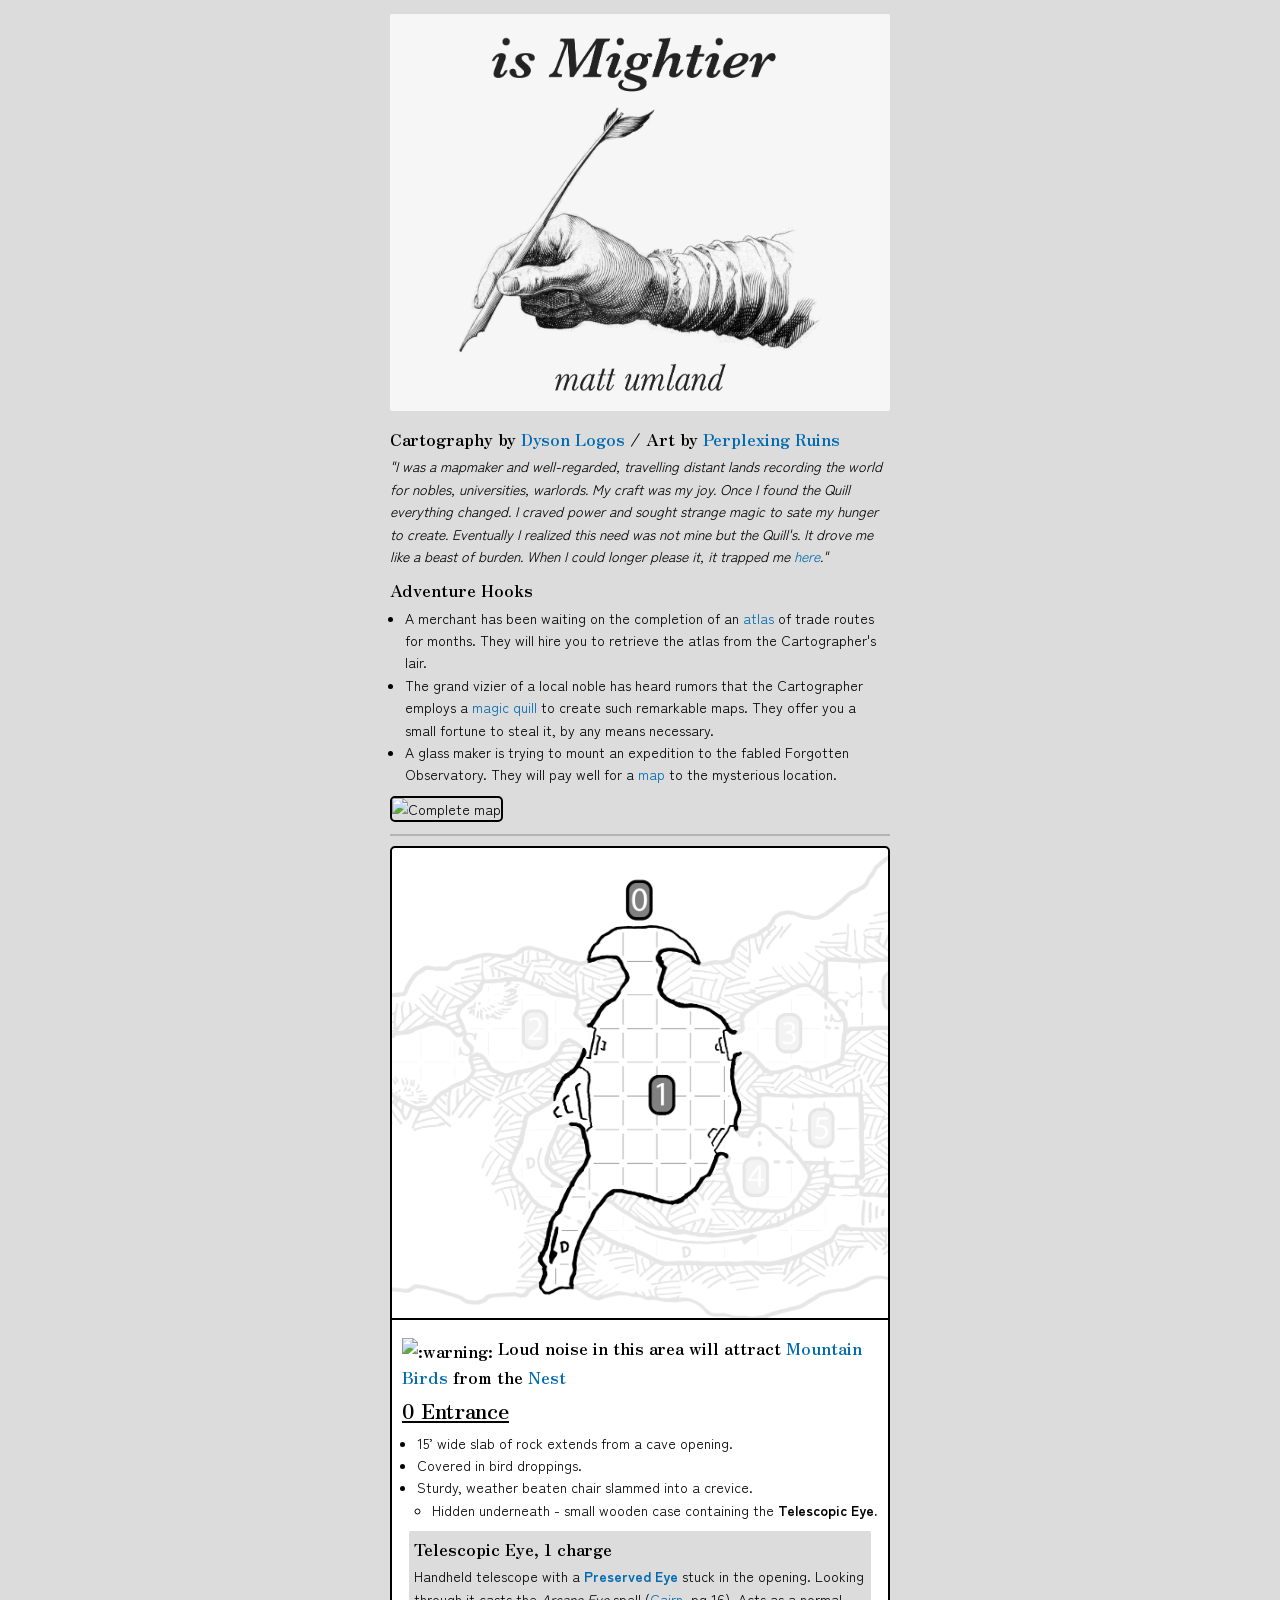
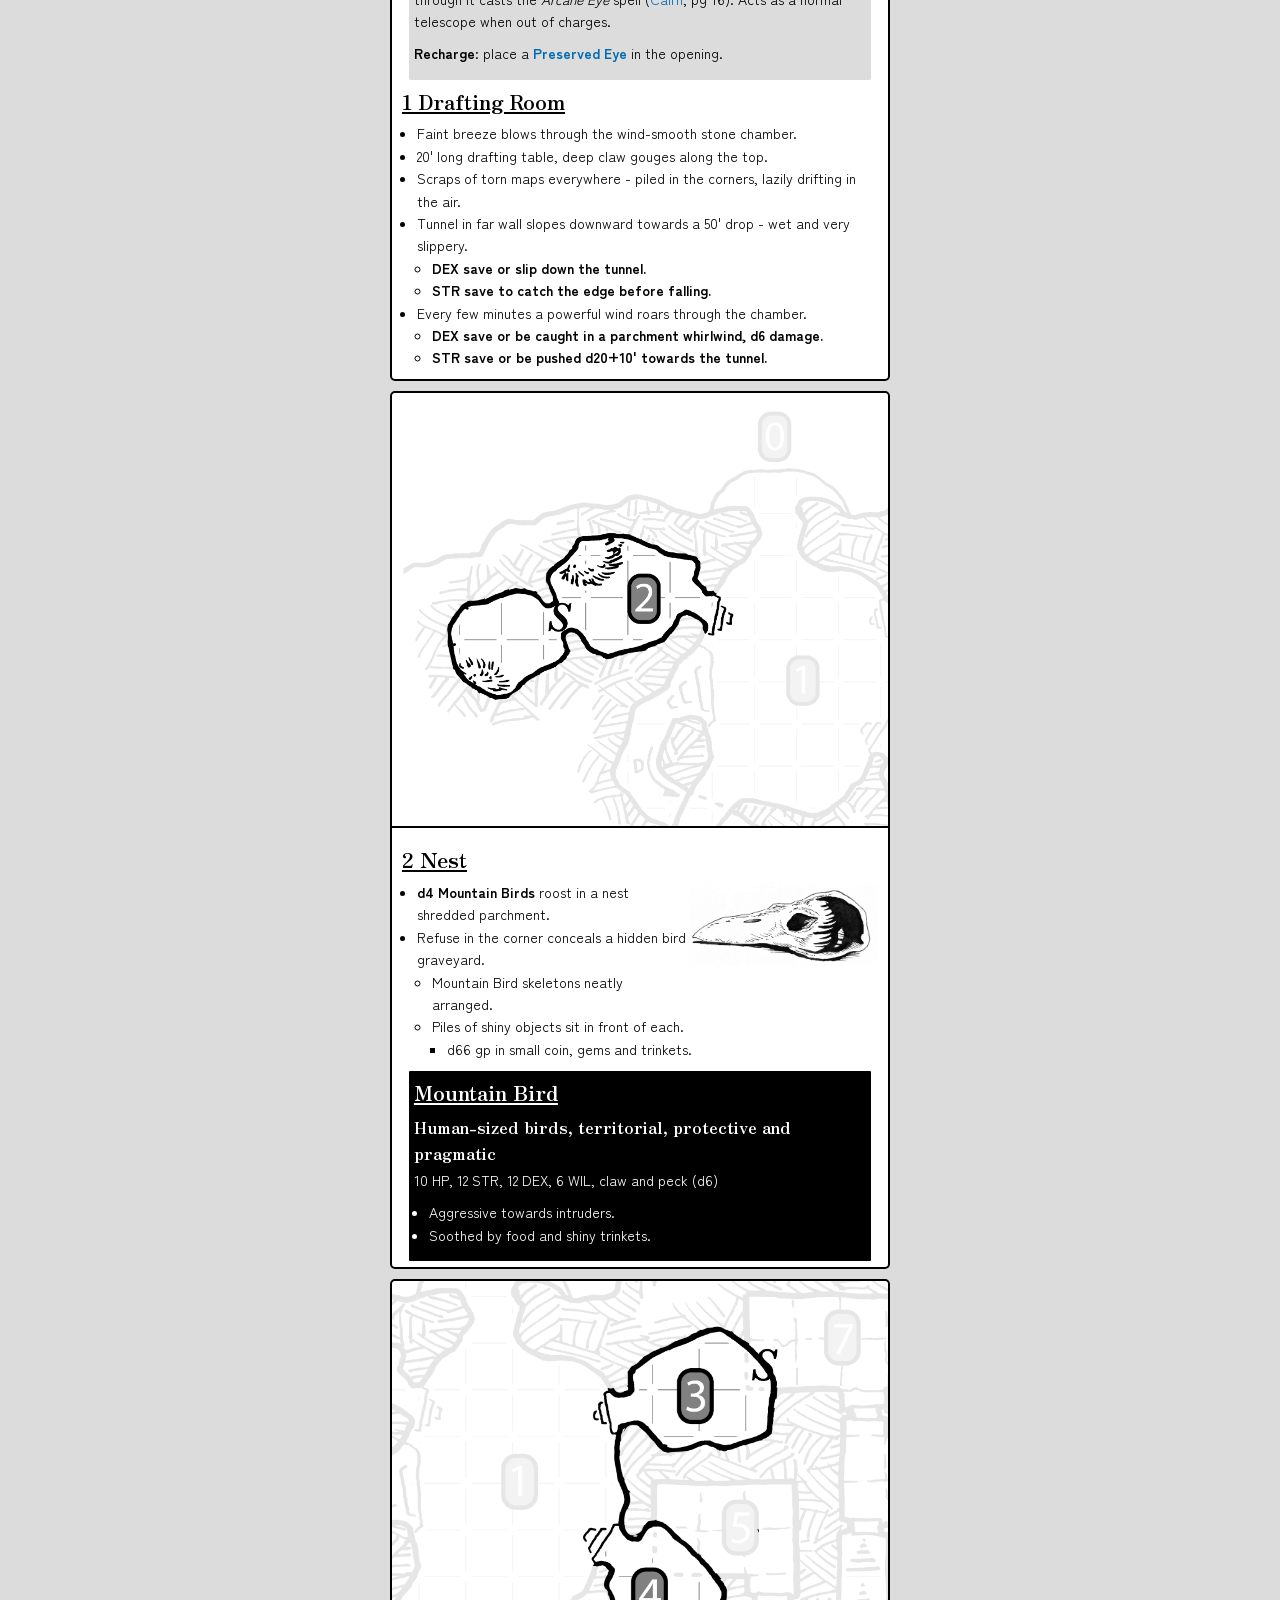
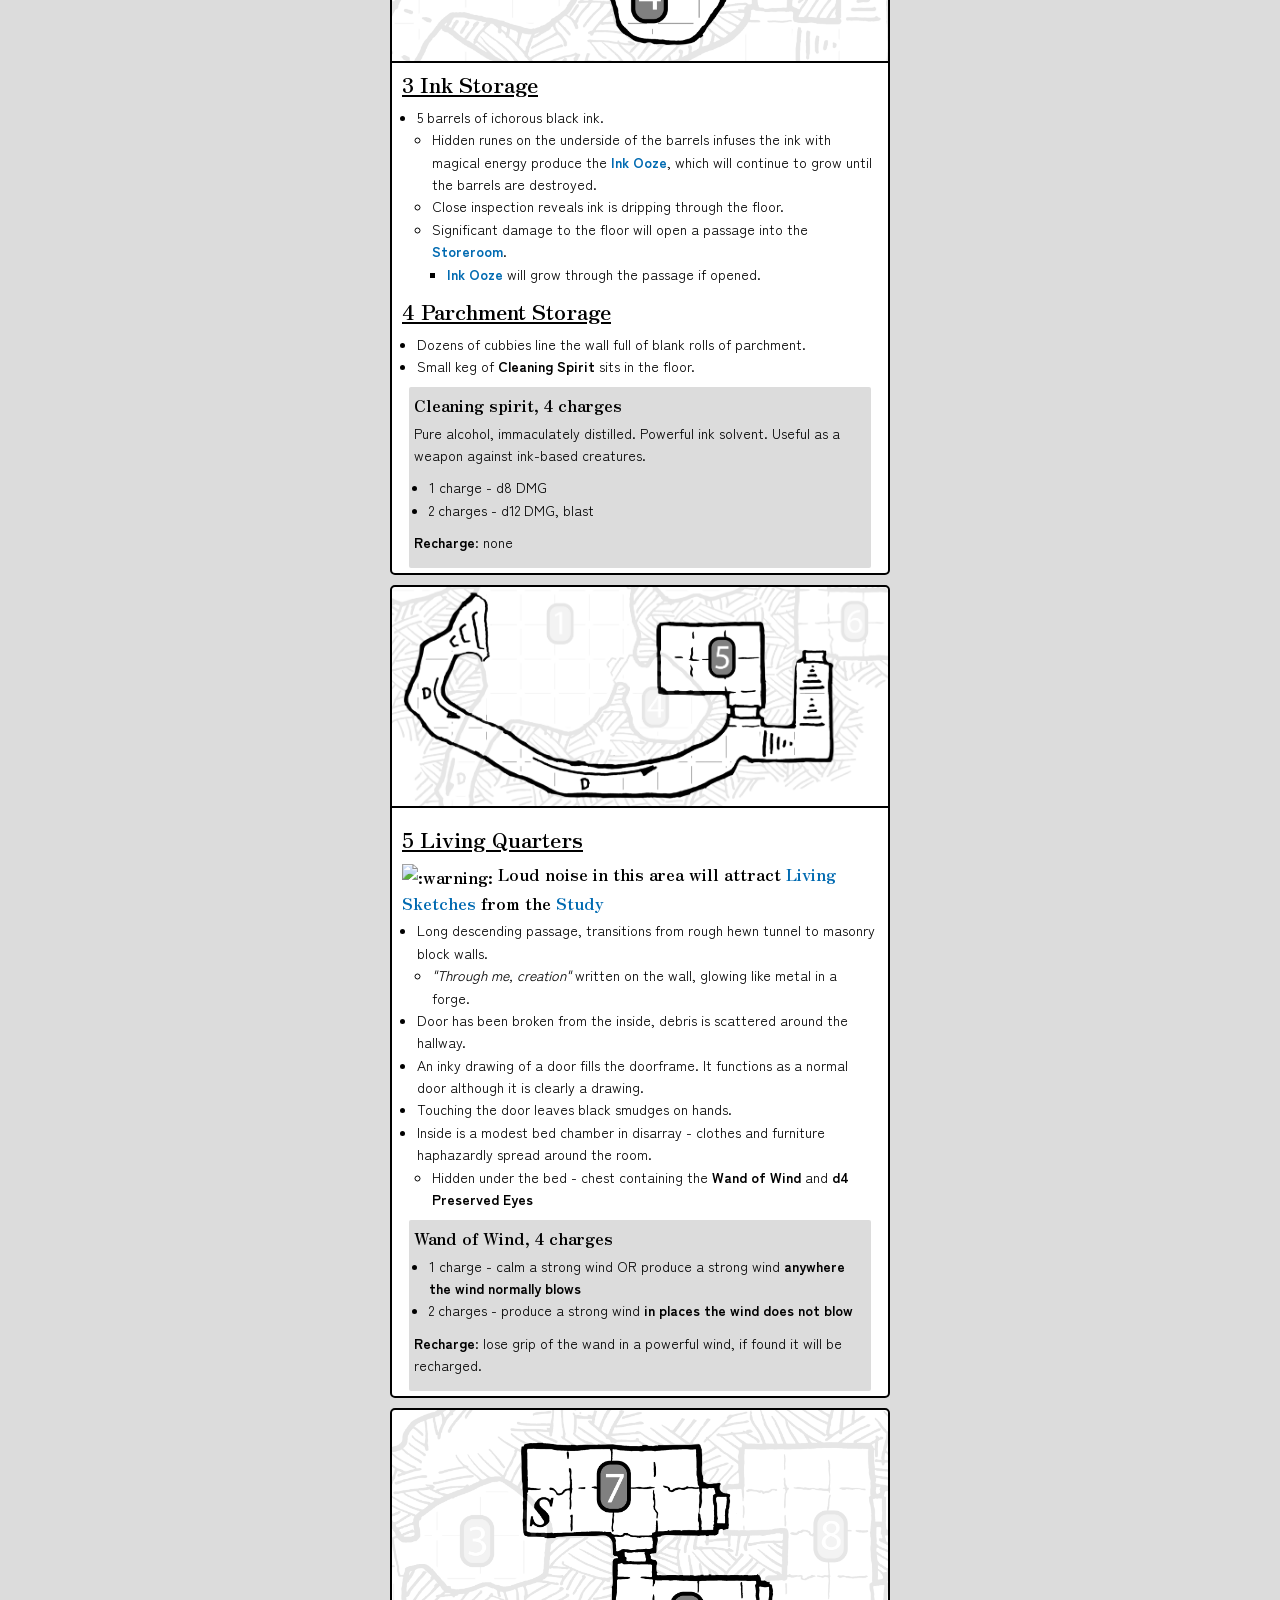
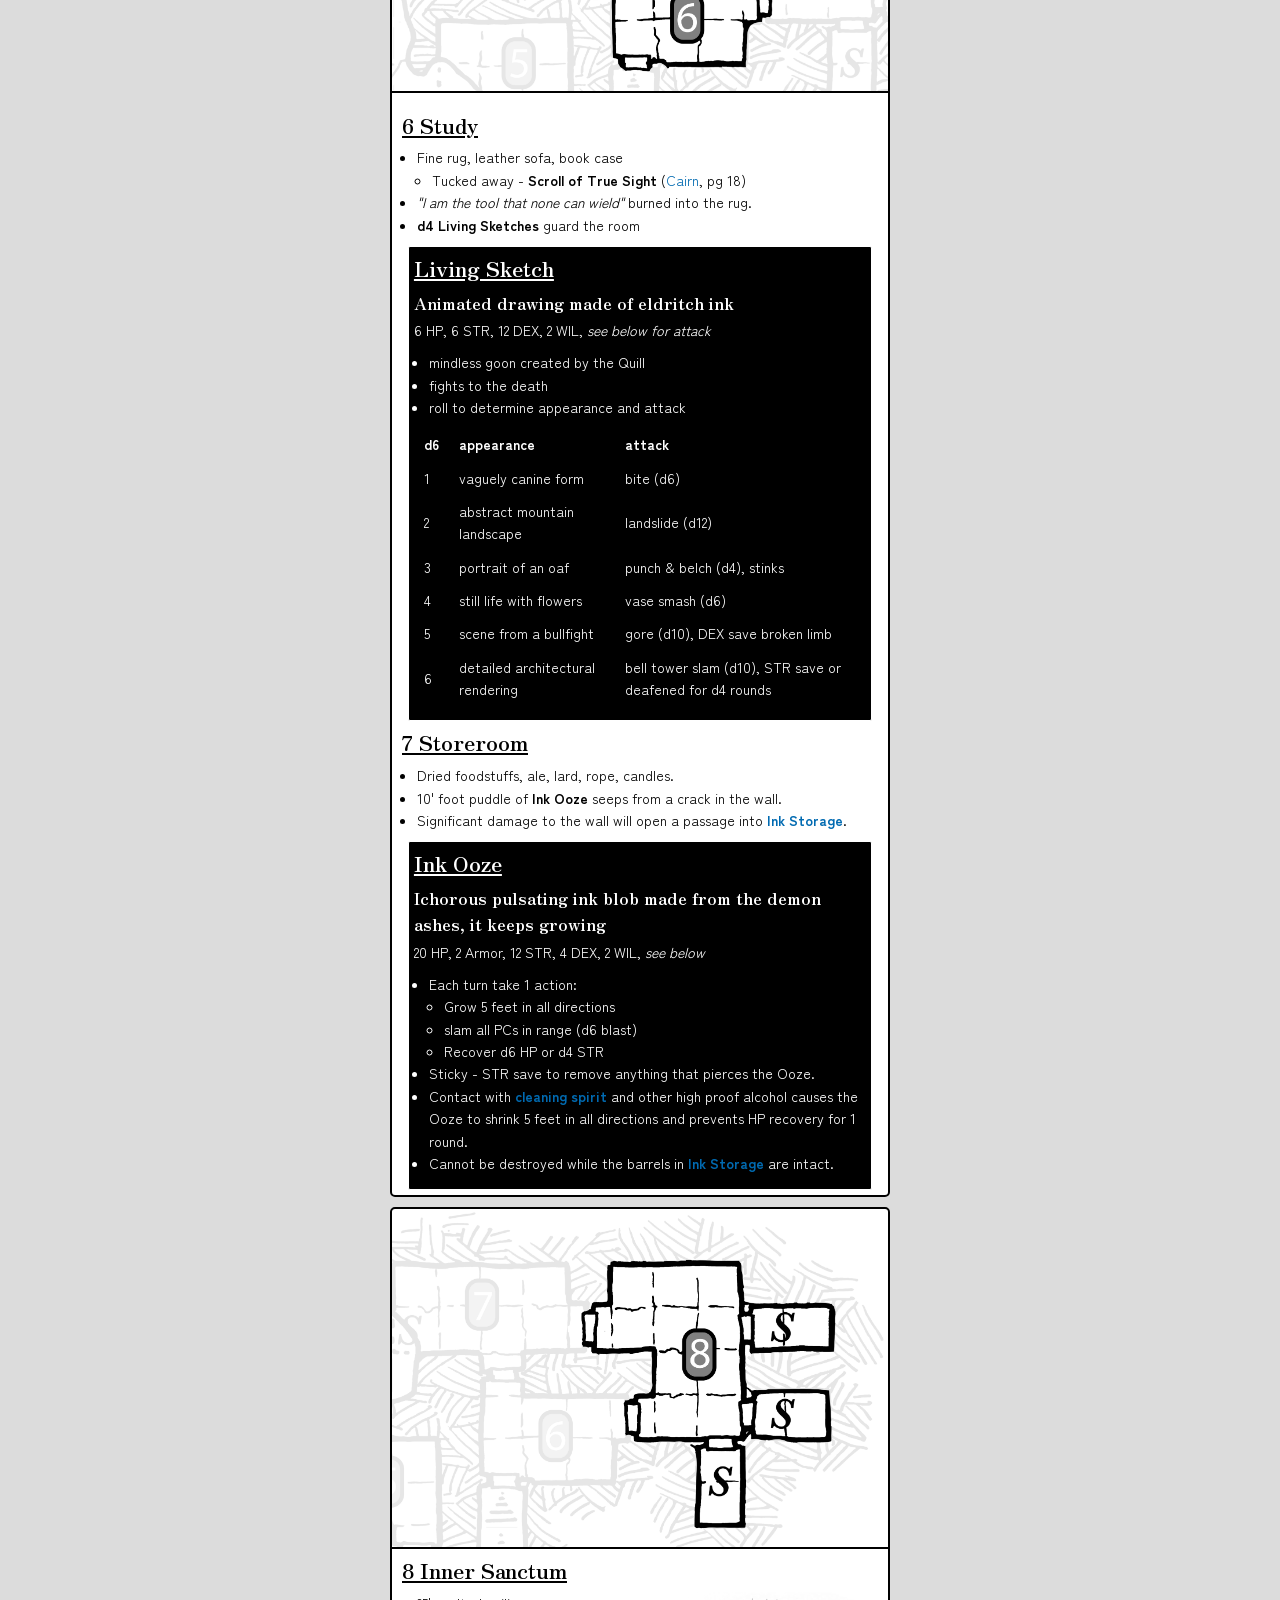
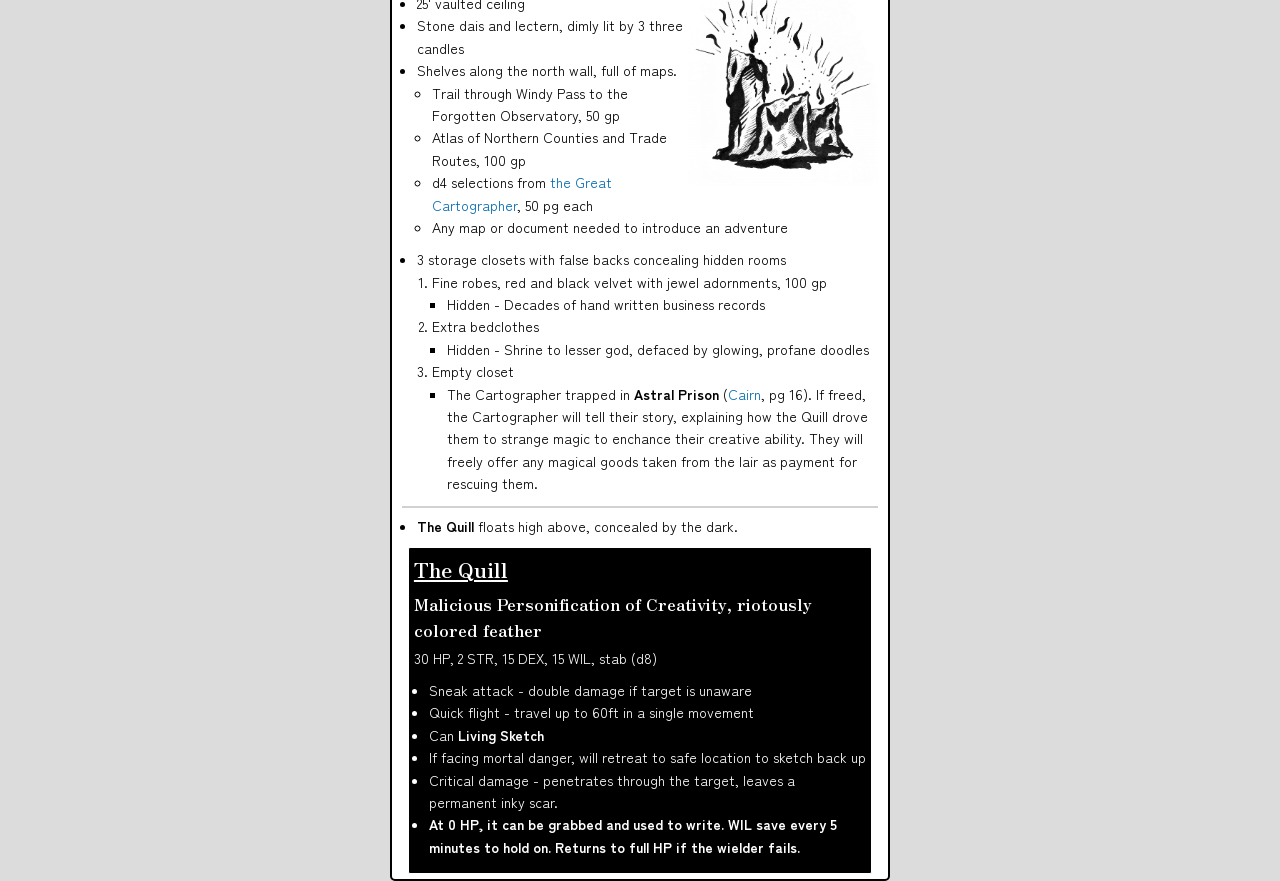
==== index.html @ c8cd9411 "Update file name" ====
<!DOCTYPE html>
<html>
    <head>
        <meta http-equiv="Content-type" content="text/html;charset=UTF-8">
        <title>isMightier</title>
        <style>:root
{
    --markdown-font-family: -apple-system, BlinkMacSystemFont, "Segoe WPC", "Segoe UI", system-ui, "Ubuntu", "Droid Sans", sans-serif;
    --markdown-font-size: 14px;
    --markdown-line-height: 1.6;
    --vscode-font-family:"Segoe WPC", "Segoe UI", sans-serif;
    --vscode-font-weight:normal;
    --vscode-font-size:13px;
    --vscode-editor-font-family:Consolas, "Courier New", monospace;
    --vscode-editor-font-weight:normal;
    --vscode-editor-font-size:14px;
    --vscode-foreground:#616161;
    --vscode-errorForeground:#a1260d;
    --vscode-descriptionForeground:#717171;
    --vscode-icon-foreground:#424242;
    --vscode-focusBorder:#0090f1;
    --vscode-textSeparator-foreground:rgba(0, 0, 0, 0.18);
    --vscode-textLink-foreground:#006ab1;
    --vscode-textLink-activeForeground:#006ab1;
    --vscode-textPreformat-foreground:#a31515;
    --vscode-textBlockQuote-background:rgba(127, 127, 127, 0.1);
    --vscode-textBlockQuote-border:rgba(0, 122, 204, 0.5);
    --vscode-textCodeBlock-background:rgba(220, 220, 220, 0.4);
    --vscode-widget-shadow:#a8a8a8;
    --vscode-input-background:#ffffff;
    --vscode-input-foreground:#616161;
    --vscode-inputOption-activeBorder:rgba(0, 122, 204, 0);
    --vscode-inputOption-activeBackground:rgba(0, 144, 241, 0.2);
    --vscode-inputOption-activeForeground:#000000;
    --vscode-input-placeholderForeground:#767676;
    --vscode-inputValidation-infoBackground:#d6ecf2;
    --vscode-inputValidation-infoBorder:#007acc;
    --vscode-inputValidation-warningBackground:#f6f5d2;
    --vscode-inputValidation-warningBorder:#b89500;
    --vscode-inputValidation-errorBackground:#f2dede;
    --vscode-inputValidation-errorBorder:#be1100;
    --vscode-dropdown-background:#ffffff;
    --vscode-dropdown-border:#cecece;
    --vscode-checkbox-background:#ffffff;
    --vscode-checkbox-border:#cecece;
    --vscode-button-foreground:#ffffff;
    --vscode-button-background:#007acc;
    --vscode-button-hoverBackground:#0062a3;
    --vscode-button-secondaryForeground:#ffffff;
    --vscode-button-secondaryBackground:#5f6a79;
    --vscode-button-secondaryHoverBackground:#4c5561;
    --vscode-badge-background:#c4c4c4;
    --vscode-badge-foreground:#333333;
    --vscode-scrollbar-shadow:#dddddd;
    --vscode-scrollbarSlider-background:rgba(100, 100, 100, 0.4);
    --vscode-scrollbarSlider-hoverBackground:rgba(100, 100, 100, 0.7);
    --vscode-scrollbarSlider-activeBackground:rgba(0, 0, 0, 0.6);
    --vscode-progressBar-background:#0e70c0;
    --vscode-editorError-foreground:#e51400;
    --vscode-editorWarning-foreground:#e9a700;
    --vscode-editorInfo-foreground:#75beff;
    --vscode-editorHint-foreground:#6c6c6c;
    --vscode-editor-background:#ffffff;
    --vscode-editor-foreground:#000000;
    --vscode-editorWidget-background:#f3f3f3;
    --vscode-editorWidget-foreground:#616161;
    --vscode-editorWidget-border:#c8c8c8;
    --vscode-quickInput-background:#f3f3f3;
    --vscode-quickInput-foreground:#616161;
    --vscode-quickInputTitle-background:rgba(0, 0, 0, 0.06);
    --vscode-pickerGroup-foreground:#0066bf;
    --vscode-pickerGroup-border:#cccedb;
    --vscode-editor-selectionBackground:#add6ff;
    --vscode-editor-inactiveSelectionBackground:#e5ebf1;
    --vscode-editor-selectionHighlightBackground:rgba(173, 214, 255, 0.5);
    --vscode-editor-findMatchBackground:#a8ac94;
    --vscode-editor-findMatchHighlightBackground:rgba(234, 92, 0, 0.33);
    --vscode-editor-findRangeHighlightBackground:rgba(180, 180, 180, 0.3);
    --vscode-searchEditor-findMatchBackground:rgba(234, 92, 0, 0.22);
    --vscode-editor-hoverHighlightBackground:rgba(173, 214, 255, 0.15);
    --vscode-editorHoverWidget-background:#f3f3f3;
    --vscode-editorHoverWidget-foreground:#616161;
    --vscode-editorHoverWidget-border:#c8c8c8;
    --vscode-editorHoverWidget-statusBarBackground:#e7e7e7;
    --vscode-editorLink-activeForeground:#0000ff;
    --vscode-editorLightBulb-foreground:#ddb100;
    --vscode-editorLightBulbAutoFix-foreground:#007acc;
    --vscode-diffEditor-insertedTextBackground:rgba(155, 185, 85, 0.2);
    --vscode-diffEditor-removedTextBackground:rgba(255, 0, 0, 0.2);
    --vscode-diffEditor-diagonalFill:rgba(34, 34, 34, 0.2);
    --vscode-list-focusBackground:#d6ebff;
    --vscode-list-activeSelectionBackground:#0074e8;
    --vscode-list-activeSelectionForeground:#ffffff;
    --vscode-list-inactiveSelectionBackground:#e4e6f1;
    --vscode-list-hoverBackground:#e8e8e8;
    --vscode-list-dropBackground:#d6ebff;
    --vscode-list-highlightForeground:#0066bf;
    --vscode-list-invalidItemForeground:#b89500;
    --vscode-list-errorForeground:#b01011;
    --vscode-list-warningForeground:#855f00;
    --vscode-listFilterWidget-background:#efc1ad;
    --vscode-listFilterWidget-outline:rgba(0, 0, 0, 0);
    --vscode-listFilterWidget-noMatchesOutline:#be1100;
    --vscode-list-filterMatchBackground:rgba(234, 92, 0, 0.33);
    --vscode-tree-indentGuidesStroke:#a9a9a9;
    --vscode-list-deemphasizedForeground:#8e8e90;
    --vscode-menu-foreground:#616161;
    --vscode-menu-background:#ffffff;
    --vscode-menu-selectionForeground:#ffffff;
    --vscode-menu-selectionBackground:#0074e8;
    --vscode-menu-separatorBackground:#888888;
    --vscode-editor-snippetTabstopHighlightBackground:rgba(10, 50, 100, 0.2);
    --vscode-editor-snippetFinalTabstopHighlightBorder:rgba(10, 50, 100, 0.5);
    --vscode-breadcrumb-foreground:rgba(97, 97, 97, 0.8);
    --vscode-breadcrumb-background:#ffffff;
    --vscode-breadcrumb-focusForeground:#4e4e4e;
    --vscode-breadcrumb-activeSelectionForeground:#4e4e4e;
    --vscode-breadcrumbPicker-background:#f3f3f3;
    --vscode-merge-currentHeaderBackground:rgba(64, 200, 174, 0.5);
    --vscode-merge-currentContentBackground:rgba(64, 200, 174, 0.2);
    --vscode-merge-incomingHeaderBackground:rgba(64, 166, 255, 0.5);
    --vscode-merge-incomingContentBackground:rgba(64, 166, 255, 0.2);
    --vscode-merge-commonHeaderBackground:rgba(96, 96, 96, 0.4);
    --vscode-merge-commonContentBackground:rgba(96, 96, 96, 0.16);
    --vscode-editorOverviewRuler-currentContentForeground:rgba(64, 200, 174, 0.5);
    --vscode-editorOverviewRuler-incomingContentForeground:rgba(64, 166, 255, 0.5);
    --vscode-editorOverviewRuler-commonContentForeground:rgba(96, 96, 96, 0.4);
    --vscode-editorOverviewRuler-findMatchForeground:rgba(209, 134, 22, 0.49);
    --vscode-editorOverviewRuler-selectionHighlightForeground:rgba(160, 160, 160, 0.8);
    --vscode-minimap-findMatchHighlight:#d18616;
    --vscode-minimap-selectionHighlight:#add6ff;
    --vscode-minimap-errorHighlight:rgba(255, 18, 18, 0.7);
    --vscode-minimap-warningHighlight:#e9a700;
    --vscode-minimapSlider-background:rgba(100, 100, 100, 0.2);
    --vscode-minimapSlider-hoverBackground:rgba(100, 100, 100, 0.35);
    --vscode-minimapSlider-activeBackground:rgba(0, 0, 0, 0.3);
    --vscode-problemsErrorIcon-foreground:#e51400;
    --vscode-problemsWarningIcon-foreground:#e9a700;
    --vscode-problemsInfoIcon-foreground:#75beff;
    --vscode-editor-lineHighlightBorder:#eeeeee;
    --vscode-editor-rangeHighlightBackground:rgba(253, 255, 0, 0.2);
    --vscode-editor-symbolHighlightBackground:rgba(234, 92, 0, 0.33);
    --vscode-editorCursor-foreground:#000000;
    --vscode-editorWhitespace-foreground:rgba(51, 51, 51, 0.2);
    --vscode-editorIndentGuide-background:#d3d3d3;
    --vscode-editorIndentGuide-activeBackground:#939393;
    --vscode-editorLineNumber-foreground:#237893;
    --vscode-editorActiveLineNumber-foreground:#0b216f;
    --vscode-editorLineNumber-activeForeground:#0b216f;
    --vscode-editorRuler-foreground:#d3d3d3;
    --vscode-editorCodeLens-foreground:#999999;
    --vscode-editorBracketMatch-background:rgba(0, 100, 0, 0.1);
    --vscode-editorBracketMatch-border:#b9b9b9;
    --vscode-editorOverviewRuler-border:rgba(127, 127, 127, 0.3);
    --vscode-editorGutter-background:#ffffff;
    --vscode-editorUnnecessaryCode-opacity:rgba(0, 0, 0, 0.47);
    --vscode-editorOverviewRuler-rangeHighlightForeground:rgba(0, 122, 204, 0.6);
    --vscode-editorOverviewRuler-errorForeground:rgba(255, 18, 18, 0.7);
    --vscode-editorOverviewRuler-warningForeground:#e9a700;
    --vscode-editorOverviewRuler-infoForeground:#75beff;
    --vscode-editorOverviewRuler-bracketMatchForeground:#a0a0a0;
    --vscode-symbolIcon-arrayForeground:#616161;
    --vscode-symbolIcon-booleanForeground:#616161;
    --vscode-symbolIcon-classForeground:#d67e00;
    --vscode-symbolIcon-colorForeground:#616161;
    --vscode-symbolIcon-constantForeground:#616161;
    --vscode-symbolIcon-constructorForeground:#652d90;
    --vscode-symbolIcon-enumeratorForeground:#d67e00;
    --vscode-symbolIcon-enumeratorMemberForeground:#007acc;
    --vscode-symbolIcon-eventForeground:#d67e00;
    --vscode-symbolIcon-fieldForeground:#007acc;
    --vscode-symbolIcon-fileForeground:#616161;
    --vscode-symbolIcon-folderForeground:#616161;
    --vscode-symbolIcon-functionForeground:#652d90;
    --vscode-symbolIcon-interfaceForeground:#007acc;
    --vscode-symbolIcon-keyForeground:#616161;
    --vscode-symbolIcon-keywordForeground:#616161;
    --vscode-symbolIcon-methodForeground:#652d90;
    --vscode-symbolIcon-moduleForeground:#616161;
    --vscode-symbolIcon-namespaceForeground:#616161;
    --vscode-symbolIcon-nullForeground:#616161;
    --vscode-symbolIcon-numberForeground:#616161;
    --vscode-symbolIcon-objectForeground:#616161;
    --vscode-symbolIcon-operatorForeground:#616161;
    --vscode-symbolIcon-packageForeground:#616161;
    --vscode-symbolIcon-propertyForeground:#616161;
    --vscode-symbolIcon-referenceForeground:#616161;
    --vscode-symbolIcon-snippetForeground:#616161;
    --vscode-symbolIcon-stringForeground:#616161;
    --vscode-symbolIcon-structForeground:#616161;
    --vscode-symbolIcon-textForeground:#616161;
    --vscode-symbolIcon-typeParameterForeground:#616161;
    --vscode-symbolIcon-unitForeground:#616161;
    --vscode-symbolIcon-variableForeground:#007acc;
    --vscode-editor-foldBackground:rgba(173, 214, 255, 0.3);
    --vscode-editorGutter-foldingControlForeground:#424242;
    --vscode-editor-onTypeRenameBackground:rgba(255, 0, 0, 0.3);
    --vscode-editorSuggestWidget-background:#f3f3f3;
    --vscode-editorSuggestWidget-border:#c8c8c8;
    --vscode-editorSuggestWidget-foreground:#000000;
    --vscode-editorSuggestWidget-selectedBackground:#d6ebff;
    --vscode-editorSuggestWidget-highlightForeground:#0066bf;
    --vscode-editor-wordHighlightBackground:rgba(87, 87, 87, 0.25);
    --vscode-editor-wordHighlightStrongBackground:rgba(14, 99, 156, 0.25);
    --vscode-editorOverviewRuler-wordHighlightForeground:rgba(160, 160, 160, 0.8);
    --vscode-editorOverviewRuler-wordHighlightStrongForeground:rgba(192, 160, 192, 0.8);
    --vscode-peekViewTitle-background:#ffffff;
    --vscode-peekViewTitleLabel-foreground:#333333;
    --vscode-peekViewTitleDescription-foreground:rgba(97, 97, 97, 0.9);
    --vscode-peekView-border:#007acc;
    --vscode-peekViewResult-background:#f3f3f3;
    --vscode-peekViewResult-lineForeground:#646465;
    --vscode-peekViewResult-fileForeground:#1e1e1e;
    --vscode-peekViewResult-selectionBackground:rgba(51, 153, 255, 0.2);
    --vscode-peekViewResult-selectionForeground:#6c6c6c;
    --vscode-peekViewEditor-background:#f2f8fc;
    --vscode-peekViewEditorGutter-background:#f2f8fc;
    --vscode-peekViewResult-matchHighlightBackground:rgba(234, 92, 0, 0.3);
    --vscode-peekViewEditor-matchHighlightBackground:rgba(245, 216, 2, 0.87);
    --vscode-editorMarkerNavigationError-background:#e51400;
    --vscode-editorMarkerNavigationWarning-background:#e9a700;
    --vscode-editorMarkerNavigationInfo-background:#75beff;
    --vscode-editorMarkerNavigation-background:#ffffff;
    --vscode-tab-activeBackground:#ffffff;
    --vscode-tab-unfocusedActiveBackground:#ffffff;
    --vscode-tab-inactiveBackground:#ececec;
    --vscode-tab-unfocusedInactiveBackground:#ececec;
    --vscode-tab-activeForeground:#333333;
    --vscode-tab-inactiveForeground:rgba(51, 51, 51, 0.7);
    --vscode-tab-unfocusedActiveForeground:rgba(51, 51, 51, 0.7);
    --vscode-tab-unfocusedInactiveForeground:rgba(51, 51, 51, 0.35);
    --vscode-tab-activeModifiedBorder:#33aaee;
    --vscode-tab-inactiveModifiedBorder:rgba(51, 170, 238, 0.5);
    --vscode-tab-unfocusedActiveModifiedBorder:rgba(51, 170, 238, 0.7);
    --vscode-tab-unfocusedInactiveModifiedBorder:rgba(51, 170, 238, 0.25);
    --vscode-tab-border:#f3f3f3;
    --vscode-editorPane-background:#ffffff;
    --vscode-editorGroupHeader-tabsBackground:#f3f3f3;
    --vscode-editorGroupHeader-noTabsBackground:#ffffff;
    --vscode-editorGroup-border:#e7e7e7;
    --vscode-editorGroup-dropBackground:rgba(38, 119, 203, 0.18);
    --vscode-imagePreview-border:rgba(128, 128, 128, 0.35);
    --vscode-panel-background:#ffffff;
    --vscode-panel-border:rgba(128, 128, 128, 0.35);
    --vscode-panelTitle-activeForeground:#424242;
    --vscode-panelTitle-inactiveForeground:rgba(66, 66, 66, 0.75);
    --vscode-panelTitle-activeBorder:#424242;
    --vscode-panelInput-border:#dddddd;
    --vscode-panel-dropBorder:#424242;
    --vscode-panelSection-dropBackground:rgba(38, 119, 203, 0.18);
    --vscode-panelSectionHeader-background:rgba(128, 128, 128, 0.2);
    --vscode-panelSection-border:rgba(128, 128, 128, 0.35);
    --vscode-statusBar-foreground:#ffffff;
    --vscode-statusBar-noFolderForeground:#ffffff;
    --vscode-statusBar-background:#007acc;
    --vscode-statusBar-noFolderBackground:#68217a;
    --vscode-statusBarItem-activeBackground:rgba(255, 255, 255, 0.18);
    --vscode-statusBarItem-hoverBackground:rgba(255, 255, 255, 0.12);
    --vscode-statusBarItem-prominentForeground:#ffffff;
    --vscode-statusBarItem-prominentBackground:rgba(0, 0, 0, 0.5);
    --vscode-statusBarItem-prominentHoverBackground:rgba(0, 0, 0, 0.3);
    --vscode-activityBar-background:#2c2c2c;
    --vscode-activityBar-foreground:#ffffff;
    --vscode-activityBar-inactiveForeground:rgba(255, 255, 255, 0.4);
    --vscode-activityBar-activeBorder:#ffffff;
    --vscode-activityBar-dropBorder:#ffffff;
    --vscode-activityBarBadge-background:#007acc;
    --vscode-activityBarBadge-foreground:#ffffff;
    --vscode-statusBarItem-remoteBackground:#16825d;
    --vscode-statusBarItem-remoteForeground:#ffffff;
    --vscode-extensionBadge-remoteBackground:#007acc;
    --vscode-extensionBadge-remoteForeground:#ffffff;
    --vscode-sideBar-background:#f3f3f3;
    --vscode-sideBarTitle-foreground:#6f6f6f;
    --vscode-sideBar-dropBackground:rgba(38, 119, 203, 0.18);
    --vscode-sideBarSectionHeader-background:rgba(0, 0, 0, 0);
    --vscode-sideBarSectionHeader-border:rgba(97, 97, 97, 0.19);
    --vscode-titleBar-activeForeground:#333333;
    --vscode-titleBar-inactiveForeground:rgba(51, 51, 51, 0.6);
    --vscode-titleBar-activeBackground:#dddddd;
    --vscode-titleBar-inactiveBackground:rgba(221, 221, 221, 0.6);
    --vscode-menubar-selectionForeground:#333333;
    --vscode-menubar-selectionBackground:rgba(0, 0, 0, 0.1);
    --vscode-notifications-foreground:#616161;
    --vscode-notifications-background:#f3f3f3;
    --vscode-notificationLink-foreground:#006ab1;
    --vscode-notificationCenterHeader-background:#e7e7e7;
    --vscode-notifications-border:#e7e7e7;
    --vscode-notificationsErrorIcon-foreground:#e51400;
    --vscode-notificationsWarningIcon-foreground:#e9a700;
    --vscode-notificationsInfoIcon-foreground:#75beff;
    --vscode-editorGutter-commentRangeForeground:#c5c5c5;
    --vscode-editor-stackFrameHighlightBackground:rgba(255, 255, 102, 0.45);
    --vscode-editor-focusedStackFrameHighlightBackground:rgba(206, 231, 206, 0.45);
    --vscode-terminal-foreground:#333333;
    --vscode-terminal-selectionBackground:rgba(0, 0, 0, 0.25);
    --vscode-terminal-border:rgba(128, 128, 128, 0.35);
    --vscode-statusBar-debuggingBackground:#cc6633;
    --vscode-statusBar-debuggingForeground:#ffffff;
    --vscode-settings-headerForeground:#444444;
    --vscode-settings-modifiedItemIndicator:#66afe0;
    --vscode-settings-dropdownBackground:#ffffff;
    --vscode-settings-dropdownBorder:#cecece;
    --vscode-settings-dropdownListBorder:#c8c8c8;
    --vscode-settings-checkboxBackground:#ffffff;
    --vscode-settings-checkboxBorder:#cecece;
    --vscode-settings-textInputBackground:#ffffff;
    --vscode-settings-textInputForeground:#616161;
    --vscode-settings-textInputBorder:#cecece;
    --vscode-settings-numberInputBackground:#ffffff;
    --vscode-settings-numberInputForeground:#616161;
    --vscode-settings-numberInputBorder:#cecece;
    --vscode-debugExceptionWidget-border:#a31515;
    --vscode-debugExceptionWidget-background:#f1dfde;
    --vscode-editorGutter-modifiedBackground:#66afe0;
    --vscode-editorGutter-addedBackground:#81b88b;
    --vscode-editorGutter-deletedBackground:#ca4b51;
    --vscode-minimapGutter-modifiedBackground:#66afe0;
    --vscode-minimapGutter-addedBackground:#81b88b;
    --vscode-minimapGutter-deletedBackground:#ca4b51;
    --vscode-editorOverviewRuler-modifiedForeground:rgba(102, 175, 224, 0.6);
    --vscode-editorOverviewRuler-addedForeground:rgba(129, 184, 139, 0.6);
    --vscode-editorOverviewRuler-deletedForeground:rgba(202, 75, 81, 0.6);
    --vscode-searchEditor-textInputBorder:#cecece;
    --vscode-debugIcon-breakpointForeground:#e51400;
    --vscode-debugIcon-breakpointDisabledForeground:#848484;
    --vscode-debugIcon-breakpointUnverifiedForeground:#848484;
    --vscode-debugIcon-breakpointCurrentStackframeForeground:#ffcc00;
    --vscode-debugIcon-breakpointStackframeForeground:#89d185;
    --vscode-debugToolBar-background:#f3f3f3;
    --vscode-debugIcon-startForeground:#388a34;
    --vscode-debugIcon-pauseForeground:#007acc;
    --vscode-debugIcon-stopForeground:#a1260d;
    --vscode-debugIcon-disconnectForeground:#a1260d;
    --vscode-debugIcon-restartForeground:#388a34;
    --vscode-debugIcon-stepOverForeground:#007acc;
    --vscode-debugIcon-stepIntoForeground:#007acc;
    --vscode-debugIcon-stepOutForeground:#007acc;
    --vscode-debugIcon-continueForeground:#007acc;
    --vscode-debugIcon-stepBackForeground:#007acc;
    --vscode-debugTokenExpression-name:#9b46b0;
    --vscode-debugTokenExpression-value:rgba(108, 108, 108, 0.8);
    --vscode-debugTokenExpression-string:#a31515;
    --vscode-debugTokenExpression-boolean:#0000ff;
    --vscode-debugTokenExpression-number:#098658;
    --vscode-debugTokenExpression-error:#e51400;
    --vscode-debugView-exceptionLabelForeground:#ffffff;
    --vscode-debugView-exceptionLabelBackground:#a31515;
    --vscode-debugView-stateLabelForeground:#616161;
    --vscode-debugView-stateLabelBackground:rgba(136, 136, 136, 0.27);
    --vscode-debugView-valueChangedHighlight:#569cd6;
    --vscode-debugConsole-infoForeground:#75beff;
    --vscode-debugConsole-warningForeground:#e9a700;
    --vscode-debugConsole-errorForeground:#a1260d;
    --vscode-debugConsole-sourceForeground:#616161;
    --vscode-debugConsoleInputIcon-foreground:#616161;
    --vscode-extensionButton-prominentBackground:#327e36;
    --vscode-extensionButton-prominentForeground:#ffffff;
    --vscode-extensionButton-prominentHoverBackground:#28632b;
    --vscode-notebook-cellBorderColor:#dae3e9;
    --vscode-notebook-focusedEditorBorder:#0090f1;
    --vscode-notebookStatusSuccessIcon-foreground:#388a34;
    --vscode-notebookStatusErrorIcon-foreground:#a1260d;
    --vscode-notebookStatusRunningIcon-foreground:#616161;
    --vscode-notebook-outputContainerBackgroundColor:rgba(200, 221, 241, 0.31);
    --vscode-notebook-cellToolbarSeparator:rgba(128, 128, 128, 0.35);
    --vscode-notebook-focusedCellBackground:rgba(200, 221, 241, 0.31);
    --vscode-notebook-cellHoverBackground:rgba(200, 221, 241, 0.22);
    --vscode-notebook-focusedCellBorder:rgba(0, 0, 0, 0.12);
    --vscode-notebook-cellStatusBarItemHoverBackground:rgba(0, 0, 0, 0.08);
    --vscode-notebook-cellInsertionIndicator:#0090f1;
    --vscode-notebookScrollbarSlider-background:rgba(100, 100, 100, 0.4);
    --vscode-notebookScrollbarSlider-hoverBackground:rgba(100, 100, 100, 0.7);
    --vscode-notebookScrollbarSlider-activeBackground:rgba(0, 0, 0, 0.6);
    --vscode-notebook-symbolHighlightBackground:rgba(253, 255, 0, 0.2);
    --vscode-scm-providerBorder:#c8c8c8;
    --vscode-terminal-ansiBlack:#000000;
    --vscode-terminal-ansiRed:#cd3131;
    --vscode-terminal-ansiGreen:#00bc00;
    --vscode-terminal-ansiYellow:#949800;
    --vscode-terminal-ansiBlue:#0451a5;
    --vscode-terminal-ansiMagenta:#bc05bc;
    --vscode-terminal-ansiCyan:#0598bc;
    --vscode-terminal-ansiWhite:#555555;
    --vscode-terminal-ansiBrightBlack:#666666;
    --vscode-terminal-ansiBrightRed:#cd3131;
    --vscode-terminal-ansiBrightGreen:#14ce14;
    --vscode-terminal-ansiBrightYellow:#b5ba00;
    --vscode-terminal-ansiBrightBlue:#0451a5;
    --vscode-terminal-ansiBrightMagenta:#bc05bc;
    --vscode-terminal-ansiBrightCyan:#0598bc;
    --vscode-terminal-ansiBrightWhite:#a5a5a5;
    --vscode-gitDecoration-addedResourceForeground:#587c0c;
    --vscode-gitDecoration-modifiedResourceForeground:#895503;
    --vscode-gitDecoration-deletedResourceForeground:#ad0707;
    --vscode-gitDecoration-untrackedResourceForeground:#007100;
    --vscode-gitDecoration-ignoredResourceForeground:#8e8e90;
    --vscode-gitDecoration-conflictingResourceForeground:#6c6cc4;
    --vscode-gitDecoration-submoduleResourceForeground:#1258a7;
    --vscode-gitlens-gutterBackgroundColor:rgba(0, 0, 0, 0.05);
    --vscode-gitlens-gutterForegroundColor:#747474;
    --vscode-gitlens-gutterUncommittedForegroundColor:rgba(0, 188, 242, 0.6);
    --vscode-gitlens-trailingLineBackgroundColor:rgba(0, 0, 0, 0);
    --vscode-gitlens-trailingLineForegroundColor:rgba(153, 153, 153, 0.35);
    --vscode-gitlens-lineHighlightBackgroundColor:rgba(0, 188, 242, 0.2);
    --vscode-gitlens-lineHighlightOverviewRulerColor:rgba(0, 188, 242, 0.6);
    --vscode-issues-newIssueDecoration:rgba(0, 0, 0, 0.28);
}

body
{
    background-color: var(--vscode-editor-background);
    color: var(--vscode-editor-foreground);
    font-family: var(--vscode-font-family);
    font-weight: var(--vscode-font-weight);
    font-size: var(--vscode-font-size);
    margin: 0;
    padding: 0 20px;
}

img
{
    max-width: 100%;
    max-height: 100%;
}

a
{
    color: var(--vscode-textLink-foreground);
}

a:hover
{
    color: var(--vscode-textLink-activeForeground);
}

a:focus,
input:focus,
select:focus,
textarea:focus
{
    outline: 1px solid -webkit-focus-ring-color;
    outline-offset: -1px;
}

code
{
    color: var(--vscode-textPreformat-foreground);
}

blockquote
{
    background: var(--vscode-textBlockQuote-background);
    border-color: var(--vscode-textBlockQuote-border);
}

kbd
{
    color: var(--vscode-editor-foreground);
    border-radius: 3px;
    vertical-align: middle;
    padding: 1px 3px;

    background-color: hsla(0,0%,50%,.17);
    border: 1px solid rgba(71,71,71,.4);
    border-bottom-color: rgba(88,88,88,.4);
    box-shadow: inset 0 -1px 0 rgba(88,88,88,.4);
}

.vscode-light kbd
{
    background-color: hsla(0,0%,87%,.5);
    border: 1px solid hsla(0,0%,80%,.7);
    border-bottom-color: hsla(0,0%,73%,.7);
    box-shadow: inset 0 -1px 0 hsla(0,0%,73%,.7);
}

::-webkit-scrollbar
{
    width: 10px;
    height: 10px;
}

::-webkit-scrollbar-corner
{
    background-color: var(--vscode-editor-background);
}

::-webkit-scrollbar-thumb
{
    background-color: var(--vscode-scrollbarSlider-background);
}
::-webkit-scrollbar-thumb:hover
{
    background-color: var(--vscode-scrollbarSlider-hoverBackground);
}
::-webkit-scrollbar-thumb:active
{
    background-color: var(--vscode-scrollbarSlider-activeBackground);
}

.emoji
{
    height: 20px;
}

pre
{
    white-space: pre-wrap;
}

.page-break
{
    display: block;
    page-break-after: always;
}

.no-page-break
{
    page-break-inside: avoid;
}
</style>
<style>/*---------------------------------------------------------------------------------------------
 *  Copyright (c) Microsoft Corporation. All rights reserved.
 *  Licensed under the MIT License. See License.txt in the project root for license information.
 *--------------------------------------------------------------------------------------------*/

html, body {
	font-family: var(--markdown-font-family, -apple-system, BlinkMacSystemFont, "Segoe WPC", "Segoe UI", system-ui, "Ubuntu", "Droid Sans", sans-serif);
	font-size: var(--markdown-font-size, 14px);
	padding: 0 26px;
	line-height: var(--markdown-line-height, 22px);
	word-wrap: break-word;
}

body {
	padding-top: 1em;
}

/* Reset margin top for elements */
h1, h2, h3, h4, h5, h6,
p, ol, ul, pre {
	margin-top: 0;
}

h2, h3, h4, h5, h6 {
	font-weight: normal;
	margin-bottom: 0.2em;
}

#code-csp-warning {
	position: fixed;
	top: 0;
	right: 0;
	color: white;
	margin: 16px;
	text-align: center;
	font-size: 12px;
	font-family: sans-serif;
	background-color:#444444;
	cursor: pointer;
	padding: 6px;
	box-shadow: 1px 1px 1px rgba(0,0,0,.25);
}

#code-csp-warning:hover {
	text-decoration: none;
	background-color:#007acc;
	box-shadow: 2px 2px 2px rgba(0,0,0,.25);
}

body.scrollBeyondLastLine {
	margin-bottom: calc(100vh - 22px);
}

body.showEditorSelection .code-line {
	position: relative;
}

body.showEditorSelection .code-active-line:before,
body.showEditorSelection .code-line:hover:before {
	content: "";
	display: block;
	position: absolute;
	top: 0;
	left: -12px;
	height: 100%;
}

body.showEditorSelection li.code-active-line:before,
body.showEditorSelection li.code-line:hover:before {
	left: -30px;
}

.vscode-light.showEditorSelection .code-active-line:before {
	border-left: 3px solid rgba(0, 0, 0, 0.15);
}

.vscode-light.showEditorSelection .code-line:hover:before {
	border-left: 3px solid rgba(0, 0, 0, 0.40);
}

.vscode-light.showEditorSelection .code-line .code-line:hover:before {
	border-left: none;
}

.vscode-dark.showEditorSelection .code-active-line:before {
	border-left: 3px solid rgba(255, 255, 255, 0.4);
}

.vscode-dark.showEditorSelection .code-line:hover:before {
	border-left: 3px solid rgba(255, 255, 255, 0.60);
}

.vscode-dark.showEditorSelection .code-line .code-line:hover:before {
	border-left: none;
}

.vscode-high-contrast.showEditorSelection .code-active-line:before {
	border-left: 3px solid rgba(255, 160, 0, 0.7);
}

.vscode-high-contrast.showEditorSelection .code-line:hover:before {
	border-left: 3px solid rgba(255, 160, 0, 1);
}

.vscode-high-contrast.showEditorSelection .code-line .code-line:hover:before {
	border-left: none;
}

ul ul,
ul ol,
ol ul,
ol ol {
	margin-bottom: 0;
}

img {
	max-width: 100%;
	max-height: 100%;
}

a {
	text-decoration: none;
}

a:hover {
	text-decoration: underline;
}

a:focus,
input:focus,
select:focus,
textarea:focus {
	outline: 1px solid -webkit-focus-ring-color;
	outline-offset: -1px;
}

p {
	margin-bottom: 0.7em;
}

ul,
ol {
	margin-bottom: 0.7em;
}

hr {
	border: 0;
	height: 2px;
	border-bottom: 2px solid;
}

h1 {
	padding-bottom: 0.3em;
	line-height: 1.2;
	border-bottom-width: 1px;
	border-bottom-style: solid;
	font-weight: normal;
}

table {
	border-collapse: collapse;
	margin-bottom: 0.7em;
}

th {
	text-align: left;
	border-bottom: 1px solid;
}

th,
td {
	padding: 5px 10px;
}

table > tbody > tr + tr > td {
	border-top: 1px solid;
}

blockquote {
	margin: 0 7px 0 5px;
	padding: 0 16px 0 10px;
	border-left-width: 5px;
	border-left-style: solid;
}

code {
	font-family: var(--vscode-editor-font-family, "SF Mono", Monaco, Menlo, Consolas, "Ubuntu Mono", "Liberation Mono", "DejaVu Sans Mono", "Courier New", monospace);
	font-size: 1em;
	line-height: 1.357em;
}

body.wordWrap pre {
	white-space: pre-wrap;
}

pre:not(.hljs),
pre.hljs code > div {
	padding: 16px;
	border-radius: 3px;
	overflow: auto;
}

pre code {
	color: var(--vscode-editor-foreground);
	tab-size: 4;
}

/** Theming */

.vscode-light pre {
	background-color: rgba(220, 220, 220, 0.4);
}

.vscode-dark pre {
	background-color: rgba(10, 10, 10, 0.4);
}

.vscode-high-contrast pre {
	background-color: rgb(0, 0, 0);
}

.vscode-high-contrast h1 {
	border-color: rgb(0, 0, 0);
}

.vscode-light th {
	border-color: rgba(0, 0, 0, 0.69);
}

.vscode-dark th {
	border-color: rgba(255, 255, 255, 0.69);
}

.vscode-light h1,
.vscode-light hr,
.vscode-light td {
	border-color: rgba(0, 0, 0, 0.18);
}

.vscode-dark h1,
.vscode-dark hr,
.vscode-dark td {
	border-color: rgba(255, 255, 255, 0.18);
}
</style>
<style>/*
https://raw.githubusercontent.com/isagalaev/highlight.js/master/src/styles/vs2015.css
*/
/*
 * Visual Studio 2015 dark style
 * Author: Nicolas LLOBERA <nllobera@gmail.com>
 */


.hljs-keyword,
.hljs-literal,
.hljs-symbol,
.hljs-name {
	color: #569CD6;
}
.hljs-link {
	color: #569CD6;
	text-decoration: underline;
}

.hljs-built_in,
.hljs-type {
	color: #4EC9B0;
}

.hljs-number,
.hljs-class {
	color: #B8D7A3;
}

.hljs-string,
.hljs-meta-string {
	color: #D69D85;
}

.hljs-regexp,
.hljs-template-tag {
	color: #9A5334;
}

.hljs-subst,
.hljs-function,
.hljs-title,
.hljs-params,
.hljs-formula {
	color: #DCDCDC;
}

.hljs-comment,
.hljs-quote {
	color: #57A64A;
	font-style: italic;
}

.hljs-doctag {
	color: #608B4E;
}

.hljs-meta,
.hljs-meta-keyword,
.hljs-tag {
	color: #9B9B9B;
}

.hljs-variable,
.hljs-template-variable {
	color: #BD63C5;
}

.hljs-attr,
.hljs-attribute,
.hljs-builtin-name {
	color: #9CDCFE;
}

.hljs-section {
	color: gold;
}

.hljs-emphasis {
	font-style: italic;
}

.hljs-strong {
	font-weight: bold;
}

/*.hljs-code {
	font-family:'Monospace';
}*/

.hljs-bullet,
.hljs-selector-tag,
.hljs-selector-id,
.hljs-selector-class,
.hljs-selector-attr,
.hljs-selector-pseudo {
	color: #D7BA7D;
}

.hljs-addition {
	background-color: var(--vscode-diffEditor-insertedTextBackground, rgba(155, 185, 85, 0.2));
	color: rgb(155, 185, 85);
	display: inline-block;
	width: 100%;
}

.hljs-deletion {
	background: var(--vscode-diffEditor-removedTextBackground, rgba(255, 0, 0, 0.2));
	color: rgb(255, 0, 0);
	display: inline-block;
	width: 100%;
}


/*
From https://raw.githubusercontent.com/isagalaev/highlight.js/master/src/styles/vs.css
*/
/*

Visual Studio-like style based on original C# coloring by Jason Diamond <jason@diamond.name>

*/

.vscode-light .hljs-function,
.vscode-light .hljs-params,
.vscode-light .hljs-number,
.vscode-light .hljs-class  {
	color: inherit;
}

.vscode-light .hljs-comment,
.vscode-light .hljs-quote,
.vscode-light .hljs-number,
.vscode-light .hljs-class,
.vscode-light .hljs-variable {
	color: #008000;
}

.vscode-light .hljs-keyword,
.vscode-light .hljs-selector-tag,
.vscode-light .hljs-name,
.vscode-light .hljs-tag {
	color: #00f;
}

.vscode-light .hljs-built_in,
.vscode-light .hljs-builtin-name {
	color: #007acc;
}

.vscode-light .hljs-string,
.vscode-light .hljs-section,
.vscode-light .hljs-attribute,
.vscode-light .hljs-literal,
.vscode-light .hljs-template-tag,
.vscode-light .hljs-template-variable,
.vscode-light .hljs-type {
	color: #a31515;
}

.vscode-light .hljs-selector-attr,
.vscode-light .hljs-selector-pseudo,
.vscode-light .hljs-meta,
.vscode-light .hljs-meta-keyword {
	color: #2b91af;
}

.vscode-light .hljs-title,
.vscode-light .hljs-doctag {
	color: #808080;
}

.vscode-light .hljs-attr {
	color: #f00;
}

.vscode-light .hljs-symbol,
.vscode-light .hljs-bullet,
.vscode-light .hljs-link {
	color: #00b0e8;
}


.vscode-light .hljs-emphasis {
	font-style: italic;
}

.vscode-light .hljs-strong {
	font-weight: bold;
}
</style>
<style>@font-face{font-family:KaTeX_AMS;src:url(fonts/KaTeX_AMS-Regular.woff2) format("woff2"),url(fonts/KaTeX_AMS-Regular.woff) format("woff"),url(fonts/KaTeX_AMS-Regular.ttf) format("truetype");font-weight:400;font-style:normal}@font-face{font-family:KaTeX_Caligraphic;src:url(fonts/KaTeX_Caligraphic-Bold.woff2) format("woff2"),url(fonts/KaTeX_Caligraphic-Bold.woff) format("woff"),url(fonts/KaTeX_Caligraphic-Bold.ttf) format("truetype");font-weight:700;font-style:normal}@font-face{font-family:KaTeX_Caligraphic;src:url(fonts/KaTeX_Caligraphic-Regular.woff2) format("woff2"),url(fonts/KaTeX_Caligraphic-Regular.woff) format("woff"),url(fonts/KaTeX_Caligraphic-Regular.ttf) format("truetype");font-weight:400;font-style:normal}@font-face{font-family:KaTeX_Fraktur;src:url(fonts/KaTeX_Fraktur-Bold.woff2) format("woff2"),url(fonts/KaTeX_Fraktur-Bold.woff) format("woff"),url(fonts/KaTeX_Fraktur-Bold.ttf) format("truetype");font-weight:700;font-style:normal}@font-face{font-family:KaTeX_Fraktur;src:url(fonts/KaTeX_Fraktur-Regular.woff2) format("woff2"),url(fonts/KaTeX_Fraktur-Regular.woff) format("woff"),url(fonts/KaTeX_Fraktur-Regular.ttf) format("truetype");font-weight:400;font-style:normal}@font-face{font-family:KaTeX_Main;src:url(fonts/KaTeX_Main-Bold.woff2) format("woff2"),url(fonts/KaTeX_Main-Bold.woff) format("woff"),url(fonts/KaTeX_Main-Bold.ttf) format("truetype");font-weight:700;font-style:normal}@font-face{font-family:KaTeX_Main;src:url(fonts/KaTeX_Main-BoldItalic.woff2) format("woff2"),url(fonts/KaTeX_Main-BoldItalic.woff) format("woff"),url(fonts/KaTeX_Main-BoldItalic.ttf) format("truetype");font-weight:700;font-style:italic}@font-face{font-family:KaTeX_Main;src:url(fonts/KaTeX_Main-Italic.woff2) format("woff2"),url(fonts/KaTeX_Main-Italic.woff) format("woff"),url(fonts/KaTeX_Main-Italic.ttf) format("truetype");font-weight:400;font-style:italic}@font-face{font-family:KaTeX_Main;src:url(fonts/KaTeX_Main-Regular.woff2) format("woff2"),url(fonts/KaTeX_Main-Regular.woff) format("woff"),url(fonts/KaTeX_Main-Regular.ttf) format("truetype");font-weight:400;font-style:normal}@font-face{font-family:KaTeX_Math;src:url(fonts/KaTeX_Math-BoldItalic.woff2) format("woff2"),url(fonts/KaTeX_Math-BoldItalic.woff) format("woff"),url(fonts/KaTeX_Math-BoldItalic.ttf) format("truetype");font-weight:700;font-style:italic}@font-face{font-family:KaTeX_Math;src:url(fonts/KaTeX_Math-Italic.woff2) format("woff2"),url(fonts/KaTeX_Math-Italic.woff) format("woff"),url(fonts/KaTeX_Math-Italic.ttf) format("truetype");font-weight:400;font-style:italic}@font-face{font-family:"KaTeX_SansSerif";src:url(fonts/KaTeX_SansSerif-Bold.woff2) format("woff2"),url(fonts/KaTeX_SansSerif-Bold.woff) format("woff"),url(fonts/KaTeX_SansSerif-Bold.ttf) format("truetype");font-weight:700;font-style:normal}@font-face{font-family:"KaTeX_SansSerif";src:url(fonts/KaTeX_SansSerif-Italic.woff2) format("woff2"),url(fonts/KaTeX_SansSerif-Italic.woff) format("woff"),url(fonts/KaTeX_SansSerif-Italic.ttf) format("truetype");font-weight:400;font-style:italic}@font-face{font-family:"KaTeX_SansSerif";src:url(fonts/KaTeX_SansSerif-Regular.woff2) format("woff2"),url(fonts/KaTeX_SansSerif-Regular.woff) format("woff"),url(fonts/KaTeX_SansSerif-Regular.ttf) format("truetype");font-weight:400;font-style:normal}@font-face{font-family:KaTeX_Script;src:url(fonts/KaTeX_Script-Regular.woff2) format("woff2"),url(fonts/KaTeX_Script-Regular.woff) format("woff"),url(fonts/KaTeX_Script-Regular.ttf) format("truetype");font-weight:400;font-style:normal}@font-face{font-family:KaTeX_Size1;src:url(fonts/KaTeX_Size1-Regular.woff2) format("woff2"),url(fonts/KaTeX_Size1-Regular.woff) format("woff"),url(fonts/KaTeX_Size1-Regular.ttf) format("truetype");font-weight:400;font-style:normal}@font-face{font-family:KaTeX_Size2;src:url(fonts/KaTeX_Size2-Regular.woff2) format("woff2"),url(fonts/KaTeX_Size2-Regular.woff) format("woff"),url(fonts/KaTeX_Size2-Regular.ttf) format("truetype");font-weight:400;font-style:normal}@font-face{font-family:KaTeX_Size3;src:url(fonts/KaTeX_Size3-Regular.woff2) format("woff2"),url(fonts/KaTeX_Size3-Regular.woff) format("woff"),url(fonts/KaTeX_Size3-Regular.ttf) format("truetype");font-weight:400;font-style:normal}@font-face{font-family:KaTeX_Size4;src:url(fonts/KaTeX_Size4-Regular.woff2) format("woff2"),url(fonts/KaTeX_Size4-Regular.woff) format("woff"),url(fonts/KaTeX_Size4-Regular.ttf) format("truetype");font-weight:400;font-style:normal}@font-face{font-family:KaTeX_Typewriter;src:url(fonts/KaTeX_Typewriter-Regular.woff2) format("woff2"),url(fonts/KaTeX_Typewriter-Regular.woff) format("woff"),url(fonts/KaTeX_Typewriter-Regular.ttf) format("truetype");font-weight:400;font-style:normal}.katex{font:normal 1.21em KaTeX_Main,Times New Roman,serif;line-height:1.2;text-indent:0;text-rendering:auto;border-color:currentColor}.katex *{-ms-high-contrast-adjust:none!important}.katex .katex-version:after{content:"0.13.0"}.katex .katex-mathml{position:absolute;clip:rect(1px,1px,1px,1px);padding:0;border:0;height:1px;width:1px;overflow:hidden}.katex .katex-html>.newline{display:block}.katex .base{position:relative;white-space:nowrap;width:-webkit-min-content;width:-moz-min-content;width:min-content}.katex .base,.katex .strut{display:inline-block}.katex .textbf{font-weight:700}.katex .textit{font-style:italic}.katex .textrm{font-family:KaTeX_Main}.katex .textsf{font-family:KaTeX_SansSerif}.katex .texttt{font-family:KaTeX_Typewriter}.katex .mathnormal{font-family:KaTeX_Math;font-style:italic}.katex .mathit{font-family:KaTeX_Main;font-style:italic}.katex .mathrm{font-style:normal}.katex .mathbf{font-family:KaTeX_Main;font-weight:700}.katex .boldsymbol{font-family:KaTeX_Math;font-weight:700;font-style:italic}.katex .amsrm,.katex .mathbb,.katex .textbb{font-family:KaTeX_AMS}.katex .mathcal{font-family:KaTeX_Caligraphic}.katex .mathfrak,.katex .textfrak{font-family:KaTeX_Fraktur}.katex .mathtt{font-family:KaTeX_Typewriter}.katex .mathscr,.katex .textscr{font-family:KaTeX_Script}.katex .mathsf,.katex .textsf{font-family:KaTeX_SansSerif}.katex .mathboldsf,.katex .textboldsf{font-family:KaTeX_SansSerif;font-weight:700}.katex .mathitsf,.katex .textitsf{font-family:KaTeX_SansSerif;font-style:italic}.katex .mainrm{font-family:KaTeX_Main;font-style:normal}.katex .vlist-t{display:inline-table;table-layout:fixed;border-collapse:collapse}.katex .vlist-r{display:table-row}.katex .vlist{display:table-cell;vertical-align:bottom;position:relative}.katex .vlist>span{display:block;height:0;position:relative}.katex .vlist>span>span{display:inline-block}.katex .vlist>span>.pstrut{overflow:hidden;width:0}.katex .vlist-t2{margin-right:-2px}.katex .vlist-s{display:table-cell;vertical-align:bottom;font-size:1px;width:2px;min-width:2px}.katex .vbox{display:inline-flex;flex-direction:column;align-items:baseline}.katex .hbox{width:100%}.katex .hbox,.katex .thinbox{display:inline-flex;flex-direction:row}.katex .thinbox{width:0;max-width:0}.katex .msupsub{text-align:left}.katex .mfrac>span>span{text-align:center}.katex .mfrac .frac-line{display:inline-block;width:100%;border-bottom-style:solid}.katex .hdashline,.katex .hline,.katex .mfrac .frac-line,.katex .overline .overline-line,.katex .rule,.katex .underline .underline-line{min-height:1px}.katex .mspace{display:inline-block}.katex .clap,.katex .llap,.katex .rlap{width:0;position:relative}.katex .clap>.inner,.katex .llap>.inner,.katex .rlap>.inner{position:absolute}.katex .clap>.fix,.katex .llap>.fix,.katex .rlap>.fix{display:inline-block}.katex .llap>.inner{right:0}.katex .clap>.inner,.katex .rlap>.inner{left:0}.katex .clap>.inner>span{margin-left:-50%;margin-right:50%}.katex .rule{display:inline-block;border:0 solid;position:relative}.katex .hline,.katex .overline .overline-line,.katex .underline .underline-line{display:inline-block;width:100%;border-bottom-style:solid}.katex .hdashline{display:inline-block;width:100%;border-bottom-style:dashed}.katex .sqrt>.root{margin-left:.27777778em;margin-right:-.55555556em}.katex .fontsize-ensurer.reset-size1.size1,.katex .sizing.reset-size1.size1{font-size:1em}.katex .fontsize-ensurer.reset-size1.size2,.katex .sizing.reset-size1.size2{font-size:1.2em}.katex .fontsize-ensurer.reset-size1.size3,.katex .sizing.reset-size1.size3{font-size:1.4em}.katex .fontsize-ensurer.reset-size1.size4,.katex .sizing.reset-size1.size4{font-size:1.6em}.katex .fontsize-ensurer.reset-size1.size5,.katex .sizing.reset-size1.size5{font-size:1.8em}.katex .fontsize-ensurer.reset-size1.size6,.katex .sizing.reset-size1.size6{font-size:2em}.katex .fontsize-ensurer.reset-size1.size7,.katex .sizing.reset-size1.size7{font-size:2.4em}.katex .fontsize-ensurer.reset-size1.size8,.katex .sizing.reset-size1.size8{font-size:2.88em}.katex .fontsize-ensurer.reset-size1.size9,.katex .sizing.reset-size1.size9{font-size:3.456em}.katex .fontsize-ensurer.reset-size1.size10,.katex .sizing.reset-size1.size10{font-size:4.148em}.katex .fontsize-ensurer.reset-size1.size11,.katex .sizing.reset-size1.size11{font-size:4.976em}.katex .fontsize-ensurer.reset-size2.size1,.katex .sizing.reset-size2.size1{font-size:.83333333em}.katex .fontsize-ensurer.reset-size2.size2,.katex .sizing.reset-size2.size2{font-size:1em}.katex .fontsize-ensurer.reset-size2.size3,.katex .sizing.reset-size2.size3{font-size:1.16666667em}.katex .fontsize-ensurer.reset-size2.size4,.katex .sizing.reset-size2.size4{font-size:1.33333333em}.katex .fontsize-ensurer.reset-size2.size5,.katex .sizing.reset-size2.size5{font-size:1.5em}.katex .fontsize-ensurer.reset-size2.size6,.katex .sizing.reset-size2.size6{font-size:1.66666667em}.katex .fontsize-ensurer.reset-size2.size7,.katex .sizing.reset-size2.size7{font-size:2em}.katex .fontsize-ensurer.reset-size2.size8,.katex .sizing.reset-size2.size8{font-size:2.4em}.katex .fontsize-ensurer.reset-size2.size9,.katex .sizing.reset-size2.size9{font-size:2.88em}.katex .fontsize-ensurer.reset-size2.size10,.katex .sizing.reset-size2.size10{font-size:3.45666667em}.katex .fontsize-ensurer.reset-size2.size11,.katex .sizing.reset-size2.size11{font-size:4.14666667em}.katex .fontsize-ensurer.reset-size3.size1,.katex .sizing.reset-size3.size1{font-size:.71428571em}.katex .fontsize-ensurer.reset-size3.size2,.katex .sizing.reset-size3.size2{font-size:.85714286em}.katex .fontsize-ensurer.reset-size3.size3,.katex .sizing.reset-size3.size3{font-size:1em}.katex .fontsize-ensurer.reset-size3.size4,.katex .sizing.reset-size3.size4{font-size:1.14285714em}.katex .fontsize-ensurer.reset-size3.size5,.katex .sizing.reset-size3.size5{font-size:1.28571429em}.katex .fontsize-ensurer.reset-size3.size6,.katex .sizing.reset-size3.size6{font-size:1.42857143em}.katex .fontsize-ensurer.reset-size3.size7,.katex .sizing.reset-size3.size7{font-size:1.71428571em}.katex .fontsize-ensurer.reset-size3.size8,.katex .sizing.reset-size3.size8{font-size:2.05714286em}.katex .fontsize-ensurer.reset-size3.size9,.katex .sizing.reset-size3.size9{font-size:2.46857143em}.katex .fontsize-ensurer.reset-size3.size10,.katex .sizing.reset-size3.size10{font-size:2.96285714em}.katex .fontsize-ensurer.reset-size3.size11,.katex .sizing.reset-size3.size11{font-size:3.55428571em}.katex .fontsize-ensurer.reset-size4.size1,.katex .sizing.reset-size4.size1{font-size:.625em}.katex .fontsize-ensurer.reset-size4.size2,.katex .sizing.reset-size4.size2{font-size:.75em}.katex .fontsize-ensurer.reset-size4.size3,.katex .sizing.reset-size4.size3{font-size:.875em}.katex .fontsize-ensurer.reset-size4.size4,.katex .sizing.reset-size4.size4{font-size:1em}.katex .fontsize-ensurer.reset-size4.size5,.katex .sizing.reset-size4.size5{font-size:1.125em}.katex .fontsize-ensurer.reset-size4.size6,.katex .sizing.reset-size4.size6{font-size:1.25em}.katex .fontsize-ensurer.reset-size4.size7,.katex .sizing.reset-size4.size7{font-size:1.5em}.katex .fontsize-ensurer.reset-size4.size8,.katex .sizing.reset-size4.size8{font-size:1.8em}.katex .fontsize-ensurer.reset-size4.size9,.katex .sizing.reset-size4.size9{font-size:2.16em}.katex .fontsize-ensurer.reset-size4.size10,.katex .sizing.reset-size4.size10{font-size:2.5925em}.katex .fontsize-ensurer.reset-size4.size11,.katex .sizing.reset-size4.size11{font-size:3.11em}.katex .fontsize-ensurer.reset-size5.size1,.katex .sizing.reset-size5.size1{font-size:.55555556em}.katex .fontsize-ensurer.reset-size5.size2,.katex .sizing.reset-size5.size2{font-size:.66666667em}.katex .fontsize-ensurer.reset-size5.size3,.katex .sizing.reset-size5.size3{font-size:.77777778em}.katex .fontsize-ensurer.reset-size5.size4,.katex .sizing.reset-size5.size4{font-size:.88888889em}.katex .fontsize-ensurer.reset-size5.size5,.katex .sizing.reset-size5.size5{font-size:1em}.katex .fontsize-ensurer.reset-size5.size6,.katex .sizing.reset-size5.size6{font-size:1.11111111em}.katex .fontsize-ensurer.reset-size5.size7,.katex .sizing.reset-size5.size7{font-size:1.33333333em}.katex .fontsize-ensurer.reset-size5.size8,.katex .sizing.reset-size5.size8{font-size:1.6em}.katex .fontsize-ensurer.reset-size5.size9,.katex .sizing.reset-size5.size9{font-size:1.92em}.katex .fontsize-ensurer.reset-size5.size10,.katex .sizing.reset-size5.size10{font-size:2.30444444em}.katex .fontsize-ensurer.reset-size5.size11,.katex .sizing.reset-size5.size11{font-size:2.76444444em}.katex .fontsize-ensurer.reset-size6.size1,.katex .sizing.reset-size6.size1{font-size:.5em}.katex .fontsize-ensurer.reset-size6.size2,.katex .sizing.reset-size6.size2{font-size:.6em}.katex .fontsize-ensurer.reset-size6.size3,.katex .sizing.reset-size6.size3{font-size:.7em}.katex .fontsize-ensurer.reset-size6.size4,.katex .sizing.reset-size6.size4{font-size:.8em}.katex .fontsize-ensurer.reset-size6.size5,.katex .sizing.reset-size6.size5{font-size:.9em}.katex .fontsize-ensurer.reset-size6.size6,.katex .sizing.reset-size6.size6{font-size:1em}.katex .fontsize-ensurer.reset-size6.size7,.katex .sizing.reset-size6.size7{font-size:1.2em}.katex .fontsize-ensurer.reset-size6.size8,.katex .sizing.reset-size6.size8{font-size:1.44em}.katex .fontsize-ensurer.reset-size6.size9,.katex .sizing.reset-size6.size9{font-size:1.728em}.katex .fontsize-ensurer.reset-size6.size10,.katex .sizing.reset-size6.size10{font-size:2.074em}.katex .fontsize-ensurer.reset-size6.size11,.katex .sizing.reset-size6.size11{font-size:2.488em}.katex .fontsize-ensurer.reset-size7.size1,.katex .sizing.reset-size7.size1{font-size:.41666667em}.katex .fontsize-ensurer.reset-size7.size2,.katex .sizing.reset-size7.size2{font-size:.5em}.katex .fontsize-ensurer.reset-size7.size3,.katex .sizing.reset-size7.size3{font-size:.58333333em}.katex .fontsize-ensurer.reset-size7.size4,.katex .sizing.reset-size7.size4{font-size:.66666667em}.katex .fontsize-ensurer.reset-size7.size5,.katex .sizing.reset-size7.size5{font-size:.75em}.katex .fontsize-ensurer.reset-size7.size6,.katex .sizing.reset-size7.size6{font-size:.83333333em}.katex .fontsize-ensurer.reset-size7.size7,.katex .sizing.reset-size7.size7{font-size:1em}.katex .fontsize-ensurer.reset-size7.size8,.katex .sizing.reset-size7.size8{font-size:1.2em}.katex .fontsize-ensurer.reset-size7.size9,.katex .sizing.reset-size7.size9{font-size:1.44em}.katex .fontsize-ensurer.reset-size7.size10,.katex .sizing.reset-size7.size10{font-size:1.72833333em}.katex .fontsize-ensurer.reset-size7.size11,.katex .sizing.reset-size7.size11{font-size:2.07333333em}.katex .fontsize-ensurer.reset-size8.size1,.katex .sizing.reset-size8.size1{font-size:.34722222em}.katex .fontsize-ensurer.reset-size8.size2,.katex .sizing.reset-size8.size2{font-size:.41666667em}.katex .fontsize-ensurer.reset-size8.size3,.katex .sizing.reset-size8.size3{font-size:.48611111em}.katex .fontsize-ensurer.reset-size8.size4,.katex .sizing.reset-size8.size4{font-size:.55555556em}.katex .fontsize-ensurer.reset-size8.size5,.katex .sizing.reset-size8.size5{font-size:.625em}.katex .fontsize-ensurer.reset-size8.size6,.katex .sizing.reset-size8.size6{font-size:.69444444em}.katex .fontsize-ensurer.reset-size8.size7,.katex .sizing.reset-size8.size7{font-size:.83333333em}.katex .fontsize-ensurer.reset-size8.size8,.katex .sizing.reset-size8.size8{font-size:1em}.katex .fontsize-ensurer.reset-size8.size9,.katex .sizing.reset-size8.size9{font-size:1.2em}.katex .fontsize-ensurer.reset-size8.size10,.katex .sizing.reset-size8.size10{font-size:1.44027778em}.katex .fontsize-ensurer.reset-size8.size11,.katex .sizing.reset-size8.size11{font-size:1.72777778em}.katex .fontsize-ensurer.reset-size9.size1,.katex .sizing.reset-size9.size1{font-size:.28935185em}.katex .fontsize-ensurer.reset-size9.size2,.katex .sizing.reset-size9.size2{font-size:.34722222em}.katex .fontsize-ensurer.reset-size9.size3,.katex .sizing.reset-size9.size3{font-size:.40509259em}.katex .fontsize-ensurer.reset-size9.size4,.katex .sizing.reset-size9.size4{font-size:.46296296em}.katex .fontsize-ensurer.reset-size9.size5,.katex .sizing.reset-size9.size5{font-size:.52083333em}.katex .fontsize-ensurer.reset-size9.size6,.katex .sizing.reset-size9.size6{font-size:.5787037em}.katex .fontsize-ensurer.reset-size9.size7,.katex .sizing.reset-size9.size7{font-size:.69444444em}.katex .fontsize-ensurer.reset-size9.size8,.katex .sizing.reset-size9.size8{font-size:.83333333em}.katex .fontsize-ensurer.reset-size9.size9,.katex .sizing.reset-size9.size9{font-size:1em}.katex .fontsize-ensurer.reset-size9.size10,.katex .sizing.reset-size9.size10{font-size:1.20023148em}.katex .fontsize-ensurer.reset-size9.size11,.katex .sizing.reset-size9.size11{font-size:1.43981481em}.katex .fontsize-ensurer.reset-size10.size1,.katex .sizing.reset-size10.size1{font-size:.24108004em}.katex .fontsize-ensurer.reset-size10.size2,.katex .sizing.reset-size10.size2{font-size:.28929605em}.katex .fontsize-ensurer.reset-size10.size3,.katex .sizing.reset-size10.size3{font-size:.33751205em}.katex .fontsize-ensurer.reset-size10.size4,.katex .sizing.reset-size10.size4{font-size:.38572806em}.katex .fontsize-ensurer.reset-size10.size5,.katex .sizing.reset-size10.size5{font-size:.43394407em}.katex .fontsize-ensurer.reset-size10.size6,.katex .sizing.reset-size10.size6{font-size:.48216008em}.katex .fontsize-ensurer.reset-size10.size7,.katex .sizing.reset-size10.size7{font-size:.57859209em}.katex .fontsize-ensurer.reset-size10.size8,.katex .sizing.reset-size10.size8{font-size:.69431051em}.katex .fontsize-ensurer.reset-size10.size9,.katex .sizing.reset-size10.size9{font-size:.83317261em}.katex .fontsize-ensurer.reset-size10.size10,.katex .sizing.reset-size10.size10{font-size:1em}.katex .fontsize-ensurer.reset-size10.size11,.katex .sizing.reset-size10.size11{font-size:1.19961427em}.katex .fontsize-ensurer.reset-size11.size1,.katex .sizing.reset-size11.size1{font-size:.20096463em}.katex .fontsize-ensurer.reset-size11.size2,.katex .sizing.reset-size11.size2{font-size:.24115756em}.katex .fontsize-ensurer.reset-size11.size3,.katex .sizing.reset-size11.size3{font-size:.28135048em}.katex .fontsize-ensurer.reset-size11.size4,.katex .sizing.reset-size11.size4{font-size:.32154341em}.katex .fontsize-ensurer.reset-size11.size5,.katex .sizing.reset-size11.size5{font-size:.36173633em}.katex .fontsize-ensurer.reset-size11.size6,.katex .sizing.reset-size11.size6{font-size:.40192926em}.katex .fontsize-ensurer.reset-size11.size7,.katex .sizing.reset-size11.size7{font-size:.48231511em}.katex .fontsize-ensurer.reset-size11.size8,.katex .sizing.reset-size11.size8{font-size:.57877814em}.katex .fontsize-ensurer.reset-size11.size9,.katex .sizing.reset-size11.size9{font-size:.69453376em}.katex .fontsize-ensurer.reset-size11.size10,.katex .sizing.reset-size11.size10{font-size:.83360129em}.katex .fontsize-ensurer.reset-size11.size11,.katex .sizing.reset-size11.size11{font-size:1em}.katex .delimsizing.size1{font-family:KaTeX_Size1}.katex .delimsizing.size2{font-family:KaTeX_Size2}.katex .delimsizing.size3{font-family:KaTeX_Size3}.katex .delimsizing.size4{font-family:KaTeX_Size4}.katex .delimsizing.mult .delim-size1>span{font-family:KaTeX_Size1}.katex .delimsizing.mult .delim-size4>span{font-family:KaTeX_Size4}.katex .nulldelimiter{display:inline-block;width:.12em}.katex .delimcenter,.katex .op-symbol{position:relative}.katex .op-symbol.small-op{font-family:KaTeX_Size1}.katex .op-symbol.large-op{font-family:KaTeX_Size2}.katex .accent>.vlist-t,.katex .op-limits>.vlist-t{text-align:center}.katex .accent .accent-body{position:relative}.katex .accent .accent-body:not(.accent-full){width:0}.katex .overlay{display:block}.katex .mtable .vertical-separator{display:inline-block;min-width:1px}.katex .mtable .arraycolsep{display:inline-block}.katex .mtable .col-align-c>.vlist-t{text-align:center}.katex .mtable .col-align-l>.vlist-t{text-align:left}.katex .mtable .col-align-r>.vlist-t{text-align:right}.katex .svg-align{text-align:left}.katex svg{display:block;position:absolute;width:100%;height:inherit;fill:currentColor;stroke:currentColor;fill-rule:nonzero;fill-opacity:1;stroke-width:1;stroke-linecap:butt;stroke-linejoin:miter;stroke-miterlimit:4;stroke-dasharray:none;stroke-dashoffset:0;stroke-opacity:1}.katex svg path{stroke:none}.katex img{border-style:none;min-width:0;min-height:0;max-width:none;max-height:none}.katex .stretchy{width:100%;display:block;position:relative;overflow:hidden}.katex .stretchy:after,.katex .stretchy:before{content:""}.katex .hide-tail{width:100%;position:relative;overflow:hidden}.katex .halfarrow-left{position:absolute;left:0;width:50.2%;overflow:hidden}.katex .halfarrow-right{position:absolute;right:0;width:50.2%;overflow:hidden}.katex .brace-left{position:absolute;left:0;width:25.1%;overflow:hidden}.katex .brace-center{position:absolute;left:25%;width:50%;overflow:hidden}.katex .brace-right{position:absolute;right:0;width:25.1%;overflow:hidden}.katex .x-arrow-pad{padding:0 .5em}.katex .cd-arrow-pad{padding:0 .55556em 0 .27778em}.katex .mover,.katex .munder,.katex .x-arrow{text-align:center}.katex .boxpad{padding:0 .3em}.katex .fbox,.katex .fcolorbox{box-sizing:border-box;border:.04em solid}.katex .cancel-pad{padding:0 .2em}.katex .cancel-lap{margin-left:-.2em;margin-right:-.2em}.katex .sout{border-bottom-style:solid;border-bottom-width:.08em}.katex .angl{box-sizing:border-content;border-top:.049em solid;border-right:.049em solid;margin-right:.03889em}.katex .anglpad{padding:0 .03889em}.katex .eqn-num:before{counter-increment:katexEqnNo;content:"(" counter(katexEqnNo) ")"}.katex .mml-eqn-num:before{counter-increment:mmlEqnNo;content:"(" counter(mmlEqnNo) ")"}.katex .mtr-glue{width:50%}.katex .cd-vert-arrow{display:inline-block;position:relative}.katex .cd-label-left{display:inline-block;position:absolute;right:calc(50% + .3em);text-align:left}.katex .cd-label-right{display:inline-block;position:absolute;left:calc(50% + .3em);text-align:right}.katex-display{display:block;margin:1em 0;text-align:center}.katex-display>.katex{display:block;text-align:center;white-space:nowrap}.katex-display>.katex>.katex-html{display:block;position:relative}.katex-display>.katex>.katex-html>.tag{position:absolute;right:0}.katex-display.leqno>.katex>.katex-html>.tag{left:0;right:auto}.katex-display.fleqn>.katex{text-align:left;padding-left:2em}body{counter-reset:katexEqnNo mmlEqnNo}
</style>
<style>/*---------------------------------------------------------------------------------------------
 *  Copyright (c) Microsoft Corporation. All rights reserved.
 *  Licensed under the MIT License. See License.txt in the project root for license information.
 *--------------------------------------------------------------------------------------------*/

.katex-error {
	color: var(--vscode-editorError-foreground);
}
</style>
<style>.task-list-item {
    list-style-type: none;
}

.task-list-item-checkbox {
    margin-left: -20px;
    vertical-align: middle;
}</style>
<style>@font-face{font-family:KaTeX_AMS;src:url(fonts/KaTeX_AMS-Regular.woff2) format("woff2"),url(fonts/KaTeX_AMS-Regular.woff) format("woff"),url(fonts/KaTeX_AMS-Regular.ttf) format("truetype");font-weight:400;font-style:normal}@font-face{font-family:KaTeX_Caligraphic;src:url(fonts/KaTeX_Caligraphic-Bold.woff2) format("woff2"),url(fonts/KaTeX_Caligraphic-Bold.woff) format("woff"),url(fonts/KaTeX_Caligraphic-Bold.ttf) format("truetype");font-weight:700;font-style:normal}@font-face{font-family:KaTeX_Caligraphic;src:url(fonts/KaTeX_Caligraphic-Regular.woff2) format("woff2"),url(fonts/KaTeX_Caligraphic-Regular.woff) format("woff"),url(fonts/KaTeX_Caligraphic-Regular.ttf) format("truetype");font-weight:400;font-style:normal}@font-face{font-family:KaTeX_Fraktur;src:url(fonts/KaTeX_Fraktur-Bold.woff2) format("woff2"),url(fonts/KaTeX_Fraktur-Bold.woff) format("woff"),url(fonts/KaTeX_Fraktur-Bold.ttf) format("truetype");font-weight:700;font-style:normal}@font-face{font-family:KaTeX_Fraktur;src:url(fonts/KaTeX_Fraktur-Regular.woff2) format("woff2"),url(fonts/KaTeX_Fraktur-Regular.woff) format("woff"),url(fonts/KaTeX_Fraktur-Regular.ttf) format("truetype");font-weight:400;font-style:normal}@font-face{font-family:KaTeX_Main;src:url(fonts/KaTeX_Main-Bold.woff2) format("woff2"),url(fonts/KaTeX_Main-Bold.woff) format("woff"),url(fonts/KaTeX_Main-Bold.ttf) format("truetype");font-weight:700;font-style:normal}@font-face{font-family:KaTeX_Main;src:url(fonts/KaTeX_Main-BoldItalic.woff2) format("woff2"),url(fonts/KaTeX_Main-BoldItalic.woff) format("woff"),url(fonts/KaTeX_Main-BoldItalic.ttf) format("truetype");font-weight:700;font-style:italic}@font-face{font-family:KaTeX_Main;src:url(fonts/KaTeX_Main-Italic.woff2) format("woff2"),url(fonts/KaTeX_Main-Italic.woff) format("woff"),url(fonts/KaTeX_Main-Italic.ttf) format("truetype");font-weight:400;font-style:italic}@font-face{font-family:KaTeX_Main;src:url(fonts/KaTeX_Main-Regular.woff2) format("woff2"),url(fonts/KaTeX_Main-Regular.woff) format("woff"),url(fonts/KaTeX_Main-Regular.ttf) format("truetype");font-weight:400;font-style:normal}@font-face{font-family:KaTeX_Math;src:url(fonts/KaTeX_Math-BoldItalic.woff2) format("woff2"),url(fonts/KaTeX_Math-BoldItalic.woff) format("woff"),url(fonts/KaTeX_Math-BoldItalic.ttf) format("truetype");font-weight:700;font-style:italic}@font-face{font-family:KaTeX_Math;src:url(fonts/KaTeX_Math-Italic.woff2) format("woff2"),url(fonts/KaTeX_Math-Italic.woff) format("woff"),url(fonts/KaTeX_Math-Italic.ttf) format("truetype");font-weight:400;font-style:italic}@font-face{font-family:"KaTeX_SansSerif";src:url(fonts/KaTeX_SansSerif-Bold.woff2) format("woff2"),url(fonts/KaTeX_SansSerif-Bold.woff) format("woff"),url(fonts/KaTeX_SansSerif-Bold.ttf) format("truetype");font-weight:700;font-style:normal}@font-face{font-family:"KaTeX_SansSerif";src:url(fonts/KaTeX_SansSerif-Italic.woff2) format("woff2"),url(fonts/KaTeX_SansSerif-Italic.woff) format("woff"),url(fonts/KaTeX_SansSerif-Italic.ttf) format("truetype");font-weight:400;font-style:italic}@font-face{font-family:"KaTeX_SansSerif";src:url(fonts/KaTeX_SansSerif-Regular.woff2) format("woff2"),url(fonts/KaTeX_SansSerif-Regular.woff) format("woff"),url(fonts/KaTeX_SansSerif-Regular.ttf) format("truetype");font-weight:400;font-style:normal}@font-face{font-family:KaTeX_Script;src:url(fonts/KaTeX_Script-Regular.woff2) format("woff2"),url(fonts/KaTeX_Script-Regular.woff) format("woff"),url(fonts/KaTeX_Script-Regular.ttf) format("truetype");font-weight:400;font-style:normal}@font-face{font-family:KaTeX_Size1;src:url(fonts/KaTeX_Size1-Regular.woff2) format("woff2"),url(fonts/KaTeX_Size1-Regular.woff) format("woff"),url(fonts/KaTeX_Size1-Regular.ttf) format("truetype");font-weight:400;font-style:normal}@font-face{font-family:KaTeX_Size2;src:url(fonts/KaTeX_Size2-Regular.woff2) format("woff2"),url(fonts/KaTeX_Size2-Regular.woff) format("woff"),url(fonts/KaTeX_Size2-Regular.ttf) format("truetype");font-weight:400;font-style:normal}@font-face{font-family:KaTeX_Size3;src:url(fonts/KaTeX_Size3-Regular.woff2) format("woff2"),url(fonts/KaTeX_Size3-Regular.woff) format("woff"),url(fonts/KaTeX_Size3-Regular.ttf) format("truetype");font-weight:400;font-style:normal}@font-face{font-family:KaTeX_Size4;src:url(fonts/KaTeX_Size4-Regular.woff2) format("woff2"),url(fonts/KaTeX_Size4-Regular.woff) format("woff"),url(fonts/KaTeX_Size4-Regular.ttf) format("truetype");font-weight:400;font-style:normal}@font-face{font-family:KaTeX_Typewriter;src:url(fonts/KaTeX_Typewriter-Regular.woff2) format("woff2"),url(fonts/KaTeX_Typewriter-Regular.woff) format("woff"),url(fonts/KaTeX_Typewriter-Regular.ttf) format("truetype");font-weight:400;font-style:normal}.katex{font:normal 1.21em KaTeX_Main,Times New Roman,serif;line-height:1.2;text-indent:0;text-rendering:auto}.katex *{-ms-high-contrast-adjust:none!important}.katex .katex-version:after{content:"0.11.1"}.katex .katex-mathml{position:absolute;clip:rect(1px,1px,1px,1px);padding:0;border:0;height:1px;width:1px;overflow:hidden}.katex .katex-html>.newline{display:block}.katex .base{position:relative;white-space:nowrap;width:min-content}.katex .base,.katex .strut{display:inline-block}.katex .textbf{font-weight:700}.katex .textit{font-style:italic}.katex .textrm{font-family:KaTeX_Main}.katex .textsf{font-family:KaTeX_SansSerif}.katex .texttt{font-family:KaTeX_Typewriter}.katex .mathdefault{font-family:KaTeX_Math;font-style:italic}.katex .mathit{font-family:KaTeX_Main;font-style:italic}.katex .mathrm{font-style:normal}.katex .mathbf{font-family:KaTeX_Main;font-weight:700}.katex .boldsymbol{font-family:KaTeX_Math;font-weight:700;font-style:italic}.katex .amsrm,.katex .mathbb,.katex .textbb{font-family:KaTeX_AMS}.katex .mathcal{font-family:KaTeX_Caligraphic}.katex .mathfrak,.katex .textfrak{font-family:KaTeX_Fraktur}.katex .mathtt{font-family:KaTeX_Typewriter}.katex .mathscr,.katex .textscr{font-family:KaTeX_Script}.katex .mathsf,.katex .textsf{font-family:KaTeX_SansSerif}.katex .mathboldsf,.katex .textboldsf{font-family:KaTeX_SansSerif;font-weight:700}.katex .mathitsf,.katex .textitsf{font-family:KaTeX_SansSerif;font-style:italic}.katex .mainrm{font-family:KaTeX_Main;font-style:normal}.katex .vlist-t{display:inline-table;table-layout:fixed}.katex .vlist-r{display:table-row}.katex .vlist{display:table-cell;vertical-align:bottom;position:relative}.katex .vlist>span{display:block;height:0;position:relative}.katex .vlist>span>span{display:inline-block}.katex .vlist>span>.pstrut{overflow:hidden;width:0}.katex .vlist-t2{margin-right:-2px}.katex .vlist-s{display:table-cell;vertical-align:bottom;font-size:1px;width:2px;min-width:2px}.katex .msupsub{text-align:left}.katex .mfrac>span>span{text-align:center}.katex .mfrac .frac-line{display:inline-block;width:100%;border-bottom-style:solid}.katex .hdashline,.katex .hline,.katex .mfrac .frac-line,.katex .overline .overline-line,.katex .rule,.katex .underline .underline-line{min-height:1px}.katex .mspace{display:inline-block}.katex .clap,.katex .llap,.katex .rlap{width:0;position:relative}.katex .clap>.inner,.katex .llap>.inner,.katex .rlap>.inner{position:absolute}.katex .clap>.fix,.katex .llap>.fix,.katex .rlap>.fix{display:inline-block}.katex .llap>.inner{right:0}.katex .clap>.inner,.katex .rlap>.inner{left:0}.katex .clap>.inner>span{margin-left:-50%;margin-right:50%}.katex .rule{display:inline-block;border:0 solid;position:relative}.katex .hline,.katex .overline .overline-line,.katex .underline .underline-line{display:inline-block;width:100%;border-bottom-style:solid}.katex .hdashline{display:inline-block;width:100%;border-bottom-style:dashed}.katex .sqrt>.root{margin-left:.27777778em;margin-right:-.55555556em}.katex .fontsize-ensurer.reset-size1.size1,.katex .sizing.reset-size1.size1{font-size:1em}.katex .fontsize-ensurer.reset-size1.size2,.katex .sizing.reset-size1.size2{font-size:1.2em}.katex .fontsize-ensurer.reset-size1.size3,.katex .sizing.reset-size1.size3{font-size:1.4em}.katex .fontsize-ensurer.reset-size1.size4,.katex .sizing.reset-size1.size4{font-size:1.6em}.katex .fontsize-ensurer.reset-size1.size5,.katex .sizing.reset-size1.size5{font-size:1.8em}.katex .fontsize-ensurer.reset-size1.size6,.katex .sizing.reset-size1.size6{font-size:2em}.katex .fontsize-ensurer.reset-size1.size7,.katex .sizing.reset-size1.size7{font-size:2.4em}.katex .fontsize-ensurer.reset-size1.size8,.katex .sizing.reset-size1.size8{font-size:2.88em}.katex .fontsize-ensurer.reset-size1.size9,.katex .sizing.reset-size1.size9{font-size:3.456em}.katex .fontsize-ensurer.reset-size1.size10,.katex .sizing.reset-size1.size10{font-size:4.148em}.katex .fontsize-ensurer.reset-size1.size11,.katex .sizing.reset-size1.size11{font-size:4.976em}.katex .fontsize-ensurer.reset-size2.size1,.katex .sizing.reset-size2.size1{font-size:.83333333em}.katex .fontsize-ensurer.reset-size2.size2,.katex .sizing.reset-size2.size2{font-size:1em}.katex .fontsize-ensurer.reset-size2.size3,.katex .sizing.reset-size2.size3{font-size:1.16666667em}.katex .fontsize-ensurer.reset-size2.size4,.katex .sizing.reset-size2.size4{font-size:1.33333333em}.katex .fontsize-ensurer.reset-size2.size5,.katex .sizing.reset-size2.size5{font-size:1.5em}.katex .fontsize-ensurer.reset-size2.size6,.katex .sizing.reset-size2.size6{font-size:1.66666667em}.katex .fontsize-ensurer.reset-size2.size7,.katex .sizing.reset-size2.size7{font-size:2em}.katex .fontsize-ensurer.reset-size2.size8,.katex .sizing.reset-size2.size8{font-size:2.4em}.katex .fontsize-ensurer.reset-size2.size9,.katex .sizing.reset-size2.size9{font-size:2.88em}.katex .fontsize-ensurer.reset-size2.size10,.katex .sizing.reset-size2.size10{font-size:3.45666667em}.katex .fontsize-ensurer.reset-size2.size11,.katex .sizing.reset-size2.size11{font-size:4.14666667em}.katex .fontsize-ensurer.reset-size3.size1,.katex .sizing.reset-size3.size1{font-size:.71428571em}.katex .fontsize-ensurer.reset-size3.size2,.katex .sizing.reset-size3.size2{font-size:.85714286em}.katex .fontsize-ensurer.reset-size3.size3,.katex .sizing.reset-size3.size3{font-size:1em}.katex .fontsize-ensurer.reset-size3.size4,.katex .sizing.reset-size3.size4{font-size:1.14285714em}.katex .fontsize-ensurer.reset-size3.size5,.katex .sizing.reset-size3.size5{font-size:1.28571429em}.katex .fontsize-ensurer.reset-size3.size6,.katex .sizing.reset-size3.size6{font-size:1.42857143em}.katex .fontsize-ensurer.reset-size3.size7,.katex .sizing.reset-size3.size7{font-size:1.71428571em}.katex .fontsize-ensurer.reset-size3.size8,.katex .sizing.reset-size3.size8{font-size:2.05714286em}.katex .fontsize-ensurer.reset-size3.size9,.katex .sizing.reset-size3.size9{font-size:2.46857143em}.katex .fontsize-ensurer.reset-size3.size10,.katex .sizing.reset-size3.size10{font-size:2.96285714em}.katex .fontsize-ensurer.reset-size3.size11,.katex .sizing.reset-size3.size11{font-size:3.55428571em}.katex .fontsize-ensurer.reset-size4.size1,.katex .sizing.reset-size4.size1{font-size:.625em}.katex .fontsize-ensurer.reset-size4.size2,.katex .sizing.reset-size4.size2{font-size:.75em}.katex .fontsize-ensurer.reset-size4.size3,.katex .sizing.reset-size4.size3{font-size:.875em}.katex .fontsize-ensurer.reset-size4.size4,.katex .sizing.reset-size4.size4{font-size:1em}.katex .fontsize-ensurer.reset-size4.size5,.katex .sizing.reset-size4.size5{font-size:1.125em}.katex .fontsize-ensurer.reset-size4.size6,.katex .sizing.reset-size4.size6{font-size:1.25em}.katex .fontsize-ensurer.reset-size4.size7,.katex .sizing.reset-size4.size7{font-size:1.5em}.katex .fontsize-ensurer.reset-size4.size8,.katex .sizing.reset-size4.size8{font-size:1.8em}.katex .fontsize-ensurer.reset-size4.size9,.katex .sizing.reset-size4.size9{font-size:2.16em}.katex .fontsize-ensurer.reset-size4.size10,.katex .sizing.reset-size4.size10{font-size:2.5925em}.katex .fontsize-ensurer.reset-size4.size11,.katex .sizing.reset-size4.size11{font-size:3.11em}.katex .fontsize-ensurer.reset-size5.size1,.katex .sizing.reset-size5.size1{font-size:.55555556em}.katex .fontsize-ensurer.reset-size5.size2,.katex .sizing.reset-size5.size2{font-size:.66666667em}.katex .fontsize-ensurer.reset-size5.size3,.katex .sizing.reset-size5.size3{font-size:.77777778em}.katex .fontsize-ensurer.reset-size5.size4,.katex .sizing.reset-size5.size4{font-size:.88888889em}.katex .fontsize-ensurer.reset-size5.size5,.katex .sizing.reset-size5.size5{font-size:1em}.katex .fontsize-ensurer.reset-size5.size6,.katex .sizing.reset-size5.size6{font-size:1.11111111em}.katex .fontsize-ensurer.reset-size5.size7,.katex .sizing.reset-size5.size7{font-size:1.33333333em}.katex .fontsize-ensurer.reset-size5.size8,.katex .sizing.reset-size5.size8{font-size:1.6em}.katex .fontsize-ensurer.reset-size5.size9,.katex .sizing.reset-size5.size9{font-size:1.92em}.katex .fontsize-ensurer.reset-size5.size10,.katex .sizing.reset-size5.size10{font-size:2.30444444em}.katex .fontsize-ensurer.reset-size5.size11,.katex .sizing.reset-size5.size11{font-size:2.76444444em}.katex .fontsize-ensurer.reset-size6.size1,.katex .sizing.reset-size6.size1{font-size:.5em}.katex .fontsize-ensurer.reset-size6.size2,.katex .sizing.reset-size6.size2{font-size:.6em}.katex .fontsize-ensurer.reset-size6.size3,.katex .sizing.reset-size6.size3{font-size:.7em}.katex .fontsize-ensurer.reset-size6.size4,.katex .sizing.reset-size6.size4{font-size:.8em}.katex .fontsize-ensurer.reset-size6.size5,.katex .sizing.reset-size6.size5{font-size:.9em}.katex .fontsize-ensurer.reset-size6.size6,.katex .sizing.reset-size6.size6{font-size:1em}.katex .fontsize-ensurer.reset-size6.size7,.katex .sizing.reset-size6.size7{font-size:1.2em}.katex .fontsize-ensurer.reset-size6.size8,.katex .sizing.reset-size6.size8{font-size:1.44em}.katex .fontsize-ensurer.reset-size6.size9,.katex .sizing.reset-size6.size9{font-size:1.728em}.katex .fontsize-ensurer.reset-size6.size10,.katex .sizing.reset-size6.size10{font-size:2.074em}.katex .fontsize-ensurer.reset-size6.size11,.katex .sizing.reset-size6.size11{font-size:2.488em}.katex .fontsize-ensurer.reset-size7.size1,.katex .sizing.reset-size7.size1{font-size:.41666667em}.katex .fontsize-ensurer.reset-size7.size2,.katex .sizing.reset-size7.size2{font-size:.5em}.katex .fontsize-ensurer.reset-size7.size3,.katex .sizing.reset-size7.size3{font-size:.58333333em}.katex .fontsize-ensurer.reset-size7.size4,.katex .sizing.reset-size7.size4{font-size:.66666667em}.katex .fontsize-ensurer.reset-size7.size5,.katex .sizing.reset-size7.size5{font-size:.75em}.katex .fontsize-ensurer.reset-size7.size6,.katex .sizing.reset-size7.size6{font-size:.83333333em}.katex .fontsize-ensurer.reset-size7.size7,.katex .sizing.reset-size7.size7{font-size:1em}.katex .fontsize-ensurer.reset-size7.size8,.katex .sizing.reset-size7.size8{font-size:1.2em}.katex .fontsize-ensurer.reset-size7.size9,.katex .sizing.reset-size7.size9{font-size:1.44em}.katex .fontsize-ensurer.reset-size7.size10,.katex .sizing.reset-size7.size10{font-size:1.72833333em}.katex .fontsize-ensurer.reset-size7.size11,.katex .sizing.reset-size7.size11{font-size:2.07333333em}.katex .fontsize-ensurer.reset-size8.size1,.katex .sizing.reset-size8.size1{font-size:.34722222em}.katex .fontsize-ensurer.reset-size8.size2,.katex .sizing.reset-size8.size2{font-size:.41666667em}.katex .fontsize-ensurer.reset-size8.size3,.katex .sizing.reset-size8.size3{font-size:.48611111em}.katex .fontsize-ensurer.reset-size8.size4,.katex .sizing.reset-size8.size4{font-size:.55555556em}.katex .fontsize-ensurer.reset-size8.size5,.katex .sizing.reset-size8.size5{font-size:.625em}.katex .fontsize-ensurer.reset-size8.size6,.katex .sizing.reset-size8.size6{font-size:.69444444em}.katex .fontsize-ensurer.reset-size8.size7,.katex .sizing.reset-size8.size7{font-size:.83333333em}.katex .fontsize-ensurer.reset-size8.size8,.katex .sizing.reset-size8.size8{font-size:1em}.katex .fontsize-ensurer.reset-size8.size9,.katex .sizing.reset-size8.size9{font-size:1.2em}.katex .fontsize-ensurer.reset-size8.size10,.katex .sizing.reset-size8.size10{font-size:1.44027778em}.katex .fontsize-ensurer.reset-size8.size11,.katex .sizing.reset-size8.size11{font-size:1.72777778em}.katex .fontsize-ensurer.reset-size9.size1,.katex .sizing.reset-size9.size1{font-size:.28935185em}.katex .fontsize-ensurer.reset-size9.size2,.katex .sizing.reset-size9.size2{font-size:.34722222em}.katex .fontsize-ensurer.reset-size9.size3,.katex .sizing.reset-size9.size3{font-size:.40509259em}.katex .fontsize-ensurer.reset-size9.size4,.katex .sizing.reset-size9.size4{font-size:.46296296em}.katex .fontsize-ensurer.reset-size9.size5,.katex .sizing.reset-size9.size5{font-size:.52083333em}.katex .fontsize-ensurer.reset-size9.size6,.katex .sizing.reset-size9.size6{font-size:.5787037em}.katex .fontsize-ensurer.reset-size9.size7,.katex .sizing.reset-size9.size7{font-size:.69444444em}.katex .fontsize-ensurer.reset-size9.size8,.katex .sizing.reset-size9.size8{font-size:.83333333em}.katex .fontsize-ensurer.reset-size9.size9,.katex .sizing.reset-size9.size9{font-size:1em}.katex .fontsize-ensurer.reset-size9.size10,.katex .sizing.reset-size9.size10{font-size:1.20023148em}.katex .fontsize-ensurer.reset-size9.size11,.katex .sizing.reset-size9.size11{font-size:1.43981481em}.katex .fontsize-ensurer.reset-size10.size1,.katex .sizing.reset-size10.size1{font-size:.24108004em}.katex .fontsize-ensurer.reset-size10.size2,.katex .sizing.reset-size10.size2{font-size:.28929605em}.katex .fontsize-ensurer.reset-size10.size3,.katex .sizing.reset-size10.size3{font-size:.33751205em}.katex .fontsize-ensurer.reset-size10.size4,.katex .sizing.reset-size10.size4{font-size:.38572806em}.katex .fontsize-ensurer.reset-size10.size5,.katex .sizing.reset-size10.size5{font-size:.43394407em}.katex .fontsize-ensurer.reset-size10.size6,.katex .sizing.reset-size10.size6{font-size:.48216008em}.katex .fontsize-ensurer.reset-size10.size7,.katex .sizing.reset-size10.size7{font-size:.57859209em}.katex .fontsize-ensurer.reset-size10.size8,.katex .sizing.reset-size10.size8{font-size:.69431051em}.katex .fontsize-ensurer.reset-size10.size9,.katex .sizing.reset-size10.size9{font-size:.83317261em}.katex .fontsize-ensurer.reset-size10.size10,.katex .sizing.reset-size10.size10{font-size:1em}.katex .fontsize-ensurer.reset-size10.size11,.katex .sizing.reset-size10.size11{font-size:1.19961427em}.katex .fontsize-ensurer.reset-size11.size1,.katex .sizing.reset-size11.size1{font-size:.20096463em}.katex .fontsize-ensurer.reset-size11.size2,.katex .sizing.reset-size11.size2{font-size:.24115756em}.katex .fontsize-ensurer.reset-size11.size3,.katex .sizing.reset-size11.size3{font-size:.28135048em}.katex .fontsize-ensurer.reset-size11.size4,.katex .sizing.reset-size11.size4{font-size:.32154341em}.katex .fontsize-ensurer.reset-size11.size5,.katex .sizing.reset-size11.size5{font-size:.36173633em}.katex .fontsize-ensurer.reset-size11.size6,.katex .sizing.reset-size11.size6{font-size:.40192926em}.katex .fontsize-ensurer.reset-size11.size7,.katex .sizing.reset-size11.size7{font-size:.48231511em}.katex .fontsize-ensurer.reset-size11.size8,.katex .sizing.reset-size11.size8{font-size:.57877814em}.katex .fontsize-ensurer.reset-size11.size9,.katex .sizing.reset-size11.size9{font-size:.69453376em}.katex .fontsize-ensurer.reset-size11.size10,.katex .sizing.reset-size11.size10{font-size:.83360129em}.katex .fontsize-ensurer.reset-size11.size11,.katex .sizing.reset-size11.size11{font-size:1em}.katex .delimsizing.size1{font-family:KaTeX_Size1}.katex .delimsizing.size2{font-family:KaTeX_Size2}.katex .delimsizing.size3{font-family:KaTeX_Size3}.katex .delimsizing.size4{font-family:KaTeX_Size4}.katex .delimsizing.mult .delim-size1>span{font-family:KaTeX_Size1}.katex .delimsizing.mult .delim-size4>span{font-family:KaTeX_Size4}.katex .nulldelimiter{display:inline-block;width:.12em}.katex .delimcenter,.katex .op-symbol{position:relative}.katex .op-symbol.small-op{font-family:KaTeX_Size1}.katex .op-symbol.large-op{font-family:KaTeX_Size2}.katex .op-limits>.vlist-t{text-align:center}.katex .accent>.vlist-t{text-align:center}.katex .accent .accent-body{position:relative}.katex .accent .accent-body:not(.accent-full){width:0}.katex .overlay{display:block}.katex .mtable .vertical-separator{display:inline-block;min-width:1px}.katex .mtable .arraycolsep{display:inline-block}.katex .mtable .col-align-c>.vlist-t{text-align:center}.katex .mtable .col-align-l>.vlist-t{text-align:left}.katex .mtable .col-align-r>.vlist-t{text-align:right}.katex .svg-align{text-align:left}.katex svg{display:block;position:absolute;width:100%;height:inherit;fill:currentColor;stroke:currentColor;fill-rule:nonzero;fill-opacity:1;stroke-width:1;stroke-linecap:butt;stroke-linejoin:miter;stroke-miterlimit:4;stroke-dasharray:none;stroke-dashoffset:0;stroke-opacity:1}.katex svg path{stroke:none}.katex img{border-style:none;min-width:0;min-height:0;max-width:none;max-height:none}.katex .stretchy{width:100%;display:block;position:relative;overflow:hidden}.katex .stretchy:after,.katex .stretchy:before{content:""}.katex .hide-tail{width:100%;position:relative;overflow:hidden}.katex .halfarrow-left{position:absolute;left:0;width:50.2%;overflow:hidden}.katex .halfarrow-right{position:absolute;right:0;width:50.2%;overflow:hidden}.katex .brace-left{position:absolute;left:0;width:25.1%;overflow:hidden}.katex .brace-center{position:absolute;left:25%;width:50%;overflow:hidden}.katex .brace-right{position:absolute;right:0;width:25.1%;overflow:hidden}.katex .x-arrow-pad{padding:0 .5em}.katex .mover,.katex .munder,.katex .x-arrow{text-align:center}.katex .boxpad{padding:0 .3em}.katex .fbox,.katex .fcolorbox{box-sizing:border-box;border:.04em solid}.katex .cancel-pad{padding:0 .2em}.katex .cancel-lap{margin-left:-.2em;margin-right:-.2em}.katex .sout{border-bottom-style:solid;border-bottom-width:.08em}.katex-display{display:block;margin:1em 0;text-align:center}.katex-display>.katex{display:block;text-align:center;white-space:nowrap}.katex-display>.katex>.katex-html{display:block;position:relative}.katex-display>.katex>.katex-html>.tag{position:absolute;right:0}.katex-display.leqno>.katex>.katex-html>.tag{left:0;right:auto}.katex-display.fleqn>.katex{text-align:left}
</style>

    </head>
    <body class="vscode-body vscode-light">
        <link href="style.css" rel="stylesheet"> 

<h1 id="is-mightier" tabindex="-1" data-line="4" class="code-line">Is Mightier</h1>
<p data-line="5" class="code-line"><img class="banner-image" src="./images/Is mightier cover image white-04.png" alt="Banner image"></p>
<h3 id="cartography-by-dyson-logos--art-by-perplexing-ruins" tabindex="-1" data-line="10" class="code-line">Cartography by <a href="https://dysonlogos.blog/" data-href="https://dysonlogos.blog/">Dyson Logos</a> / Art by <a href="https://www.perplexingruins.com/" data-href="https://www.perplexingruins.com/">Perplexing Ruins</a></h3>
<p data-line="12" class="code-line"><em>"I was a mapmaker and well-regarded, travelling distant lands recording the world for nobles, universities, warlords. My craft was my joy. Once I found the Quill everything changed. I craved power and sought strange magic to sate my hunger to create. Eventually I realized this need was not mine but the Quill's. It drove me like a beast of burden. When I could longer please it, it trapped me <a href="#8-inner-sanctum" data-href="#8-inner-sanctum">here</a>."</em></p>
<h3 id="adventure-hooks" tabindex="-1" data-line="14" class="code-line">Adventure Hooks</h3>
<ul>
<li data-line="15" class="code-line">A merchant has been waiting on the completion of an <a href="#8-inner-sanctum" data-href="#8-inner-sanctum">atlas</a> of trade routes for months. They will hire you to retrieve the atlas from the Cartographer's lair.</li>
<li data-line="16" class="code-line">The grand vizier of a local noble has heard rumors that the Cartographer employs a <a href="#8-inner-sanctum" data-href="#8-inner-sanctum">magic quill</a> to create such remarkable maps. They offer you a small fortune to steal it, by any means necessary.</li>
<li data-line="17" class="code-line">A glass maker is trying to mount an expedition to the fabled Forgotten Observatory. They will pay well for a <a href="#8-inner-sanctum" data-href="#8-inner-sanctum">map</a> to the mysterious location.</li>
</ul>
<p data-line="19" class="code-line"><img class="main-map" src="./images/Complete-map copy.png" alt="Complete map"></p>
<hr>
<section class="location">
<p data-line="29" class="code-line"><img class="map" src="./images/Map0-1-copy.png" alt="Map of the Entrance and Drafting Room"></p>
<div class="text">
<h3 id="-loud-noise-in-this-area-will-attract-mountain-birds-from-the-nest" tabindex="-1" data-line="37" class="code-line"><img class="emoji" title=":warning:" alt=":warning:" src="https://github.githubassets.com/images/icons/emoji/unicode/26a0-fe0f.png" style="vertical-align: middle; "> Loud noise in this area will attract <a href="#mountain-bird" data-href="#mountain-bird">Mountain Birds</a> from the <a href="#2-nest" data-href="#2-nest">Nest</a></h3>
<h2 id="0-entrance" tabindex="-1" data-line="39" class="code-line">0 Entrance</h2>
<ul>
<li data-line="40" class="code-line">15’ wide slab of rock extends from a cave opening.</li>
<li data-line="41" class="code-line">Covered in bird droppings.</li>
<li data-line="42" class="code-line">Sturdy, weather beaten chair slammed into a crevice.
<ul>
<li data-line="43" class="code-line">Hidden underneath - small wooden case containing the <strong>Telescopic Eye.</strong></li>
</ul>
</li>
</ul>
<aside class="item">
<h3 id="telescopic-eye-1-charge" tabindex="-1" data-line="47" class="code-line">Telescopic Eye, 1 charge</h3>
<p data-line="48" class="code-line">Handheld telescope with a <a href="#5-living-quarters" data-href="#5-living-quarters"><strong>Preserved Eye</strong></a> stuck in the opening. Looking through it casts the <em>Arcane Eye</em> spell (<a href="https://yochaigal.gumroad.com/l/cairnrpg" data-href="https://yochaigal.gumroad.com/l/cairnrpg">Cairn</a>, pg 16). Acts as a normal telescope when out of charges.</p>
<p data-line="50" class="code-line"><strong>Recharge</strong>: place a <a href="#5-living-quarters" data-href="#5-living-quarters"><strong>Preserved Eye</strong></a> in the opening.</p>
</aside>
<h2 id="1-drafting-room" tabindex="-1" data-line="53" class="code-line">1 Drafting Room</h2>
<ul>
<li data-line="54" class="code-line">Faint breeze blows through the wind-smooth stone chamber.</li>
<li data-line="55" class="code-line">20' long drafting table, deep claw gouges along the top.</li>
<li data-line="56" class="code-line">Scraps of torn maps everywhere - piled in the corners, lazily drifting in the air.</li>
<li data-line="57" class="code-line">Tunnel in far wall slopes downward towards a 50' drop - wet and very slippery.
<ul>
<li data-line="58" class="code-line"><strong>DEX save or slip down the tunnel.</strong></li>
<li data-line="59" class="code-line"><strong>STR save to catch the edge before falling.</strong></li>
</ul>
</li>
<li data-line="60" class="code-line">Every few minutes a powerful wind roars through the chamber.
<ul>
<li data-line="61" class="code-line"><strong>DEX save or be caught in a parchment whirlwind, d6 damage.</strong></li>
<li data-line="62" class="code-line"><strong>STR save or be pushed d20+10' towards the tunnel.</strong></li>
</ul>
</li>
</ul>
</div>                                     
</section>
<section class="location">
<p data-line="68" class="code-line"><img class="map" src="./images/Map2-copy.png" alt="Map of the Nest"></p>
<div class="text">
<div>
<h2 id="2-nest" tabindex="-1" data-line="78" class="code-line">2 Nest</h2>
<div class="right">
   <img src="./images/T3.png" alt="Skull of a Mountain Bird">
</div>
<ul>
<li data-line="86" class="code-line"><strong>d4 Mountain Birds</strong> roost in a nest shredded parchment.</li>
<li data-line="87" class="code-line">Refuse in the corner conceals a hidden bird graveyard.
<ul>
<li data-line="88" class="code-line">Mountain Bird skeletons neatly arranged.</li>
<li data-line="89" class="code-line">Piles of shiny objects sit in front of each.
<ul>
<li data-line="90" class="code-line">d66 gp in small coin, gems and trinkets.</li>
</ul>
</li>
</ul>
</li>
</ul>
</div>
<aside class="monster">
<h2 id="mountain-bird" tabindex="-1" data-line="95" class="code-line">Mountain Bird</h2>
<h3 id="human-sized-birds-territorial-protective-and-pragmatic" tabindex="-1" data-line="96" class="code-line">Human-sized birds, territorial, protective and pragmatic</h3>
<p data-line="97" class="code-line">10 HP, 12 STR, 12 DEX, 6 WIL, claw and peck (d6)</p>
<ul>
<li data-line="98" class="code-line">Aggressive towards intruders.</li>
<li data-line="99" class="code-line">Soothed by food and shiny trinkets.</li>
</ul>
</aside>
</div>
</section>
<section class="location">
<img class="map" src="./images/Map3-4-copy.png" alt="Map of the Ink and Parchment Storage">
 <div class="text">
<h2 id="3-ink-storage" tabindex="-1" data-line="114" class="code-line">3 Ink Storage</h2>
<ul>
<li data-line="115" class="code-line">5 barrels of ichorous black ink.
<ul>
<li data-line="116" class="code-line">Hidden runes on the underside of the barrels infuses the ink with magical energy produce the <a href="#7-storeroom" data-href="#7-storeroom"><strong>Ink Ooze</strong></a>, which will continue to grow until the barrels are destroyed.</li>
<li data-line="117" class="code-line">Close inspection reveals ink is dripping through the floor.</li>
<li data-line="118" class="code-line">Significant damage to the floor will open a passage into the <a href="#7-storeroom" data-href="#7-storeroom"><strong>Storeroom</strong></a>.
<ul>
<li data-line="119" class="code-line"><a href="#7-storeroom" data-href="#7-storeroom"><strong>Ink Ooze</strong></a> will grow through the passage if opened.</li>
</ul>
</li>
</ul>
</li>
</ul>
<div>
<h2 id="4-parchment-storage" tabindex="-1" data-line="123" class="code-line">4 Parchment Storage</h2>
<ul>
<li data-line="124" class="code-line">Dozens of cubbies line the wall full of blank rolls of parchment.</li>
<li data-line="125" class="code-line">Small keg of <strong>Cleaning Spirit</strong> sits in the floor.</li>
</ul>
<aside class="item">
<h3 id="cleaning-spirit-4-charges" tabindex="-1" data-line="128" class="code-line">Cleaning spirit, 4 charges</h3>
<p data-line="129" class="code-line">Pure alcohol, immaculately distilled. Powerful ink solvent. Useful as a weapon against ink-based creatures.</p>
<ul>
<li data-line="130" class="code-line">1 charge - d8 DMG</li>
<li data-line="131" class="code-line">2 charges - d12 DMG, blast</li>
</ul>
<p data-line="133" class="code-line"><strong>Recharge</strong>: none</p>
</aside>
</div>
</div>
</section>
<section class="location">
<p data-line="144" class="code-line"><img class="map" src="./images/Map5-copy.png" alt="Map of the descending ramp and Living Quarters"></p>
<div class="text">
<h2 id="5-living-quarters" tabindex="-1" data-line="152" class="code-line">5 Living Quarters</h2>
<h3 id="-loud-noise-in-this-area-will-attract-living-sketches-from-the-study" tabindex="-1" data-line="153" class="code-line"><img class="emoji" title=":warning:" alt=":warning:" src="https://github.githubassets.com/images/icons/emoji/unicode/26a0-fe0f.png" style="vertical-align: middle; "> Loud noise in this area will attract <a href="#6-study" data-href="#6-study">Living Sketches</a> from the <a href="#6-study" data-href="#6-study">Study</a></h3>
<ul>
<li data-line="154" class="code-line">Long descending passage, transitions from rough hewn tunnel to masonry block walls.
<ul>
<li data-line="155" class="code-line"><em>"Through me, creation"</em> written on the wall, glowing like metal in a forge.</li>
</ul>
</li>
<li data-line="156" class="code-line">Door has been broken from the inside, debris is scattered around the hallway.</li>
<li data-line="157" class="code-line">An inky drawing of a door fills the doorframe. It functions as a normal door although it is clearly a drawing.</li>
<li data-line="158" class="code-line">Touching the door leaves black smudges on hands.</li>
<li data-line="159" class="code-line">Inside is a modest bed chamber in disarray - clothes and furniture haphazardly spread around the room.
<ul>
<li data-line="160" class="code-line">Hidden under the bed - chest containing the <strong>Wand of Wind</strong> and <strong>d4 Preserved Eyes</strong></li>
</ul>
</li>
</ul>
<aside class="item">
<h3 id="wand-of-wind-4-charges" tabindex="-1" data-line="164" class="code-line">Wand of Wind, 4 charges</h3>
<ul>
<li data-line="165" class="code-line">1 charge - calm a strong wind OR produce a strong wind <strong>anywhere the wind normally blows</strong></li>
<li data-line="166" class="code-line">2 charges - produce a strong wind <strong>in places the wind does not blow</strong></li>
</ul>
<p data-line="168" class="code-line"><strong>Recharge</strong>: lose grip of the wand in a powerful wind, if found it will be recharged.</p>
</aside>
</div>
</section>
<section class="location">
<p data-line="176" class="code-line"><img class="map" src="./images/Map6-7-copy.png" alt="Map of the Study and Store Room"></p>
<div class="text">
<div class="side">
<h2 id="6-study" tabindex="-1" data-line="186" class="code-line">6 Study</h2>
<ul>
<li data-line="187" class="code-line">Fine rug, leather sofa, book case
<ul>
<li data-line="188" class="code-line">Tucked away - <strong>Scroll of True Sight</strong> (<a href="https://yochaigal.gumroad.com/l/cairnrpg" data-href="https://yochaigal.gumroad.com/l/cairnrpg">Cairn</a>, pg 18)</li>
</ul>
</li>
<li data-line="189" class="code-line"><em>"I am the tool that none can wield"</em> burned into the rug.</li>
<li data-line="190" class="code-line"><strong>d4 Living Sketches</strong> guard the room</li>
</ul>
<aside class="monster">
<h2 id="living-sketch" tabindex="-1" data-line="194" class="code-line">Living Sketch</h2>
<h3 id="animated-drawing-made-of-eldritch-ink" tabindex="-1" data-line="195" class="code-line">Animated drawing made of eldritch ink</h3>
<p data-line="196" class="code-line">6 HP, 6 STR, 12 DEX, 2 WIL, <em>see below for attack</em></p>
<ul>
<li data-line="197" class="code-line">mindless goon created by the Quill</li>
<li data-line="198" class="code-line">fights to the death</li>
<li data-line="199" class="code-line">roll to determine appearance and attack</li>
</ul>
<table>
<thead>
<tr>
<th>d6</th>
<th>appearance</th>
<th>attack</th>
</tr>
</thead>
<tbody>
<tr>
<td>1</td>
<td>vaguely canine form</td>
<td>bite (d6)</td>
</tr>
<tr>
<td>2</td>
<td>abstract mountain landscape</td>
<td>landslide (d12)</td>
</tr>
<tr>
<td>3</td>
<td>portrait of an oaf</td>
<td>punch &amp; belch (d4), stinks</td>
</tr>
<tr>
<td>4</td>
<td>still life with flowers</td>
<td>vase smash (d6)</td>
</tr>
<tr>
<td>5</td>
<td>scene from a bullfight</td>
<td>gore (d10), DEX save broken limb</td>
</tr>
<tr>
<td>6</td>
<td>detailed architectural rendering</td>
<td>bell tower slam (d10), STR save or deafened for d4 rounds</td>
</tr>
</tbody>
</table>
</aside>
</div>
<h2 id="7-storeroom" tabindex="-1" data-line="213" class="code-line">7 Storeroom</h2>
<ul>
<li data-line="214" class="code-line">Dried foodstuffs, ale, lard, rope, candles.</li>
<li data-line="215" class="code-line">10' foot puddle of <strong>Ink Ooze</strong> seeps from a crack in the wall.</li>
<li data-line="216" class="code-line">Significant damage to the wall will open a passage into <a href="#3-ink-storage" data-href="#3-ink-storage"><strong>Ink Storage</strong></a>.</li>
</ul>
<aside class="monster">
<h2 id="ink-ooze" tabindex="-1" data-line="220" class="code-line">Ink Ooze</h2>
<h3 id="ichorous-pulsating-ink-blob-made-from-the-demon-ashes-it-keeps-growing" tabindex="-1" data-line="221" class="code-line">Ichorous pulsating ink blob made from the demon ashes, it keeps growing</h3>
<p data-line="222" class="code-line">20 HP, 2 Armor, 12 STR, 4 DEX, 2 WIL, <em>see below</em></p>
<ul>
<li data-line="223" class="code-line">Each turn take 1 action:
<ul>
<li data-line="224" class="code-line">Grow 5 feet in all directions</li>
<li data-line="225" class="code-line">slam all PCs in range (d6 blast)</li>
<li data-line="226" class="code-line">Recover d6 HP or d4 STR</li>
</ul>
</li>
<li data-line="227" class="code-line">Sticky - STR save to remove anything that pierces the Ooze.</li>
<li data-line="228" class="code-line">Contact with <a href="#4-parchment-storage" data-href="#4-parchment-storage"><strong>cleaning spirit</strong></a> and other high proof alcohol causes the Ooze to shrink 5 feet in all directions and prevents HP recovery for 1 round.</li>
<li data-line="229" class="code-line">Cannot be destroyed while the barrels in <a href="#3-ink-storage" data-href="#3-ink-storage"><strong>Ink Storage</strong></a> are intact.</li>
</ul>
</aside> 
</div>
</section>
<section class="location">
<img class="map" src="./images/Map8-copy.png" alt="Map of the Inner Sanctum">
<div class="text">
<h2 id="8-inner-sanctum" tabindex="-1" data-line="244" class="code-line">8 Inner Sanctum</h2>
<div>
<div class="right">
   <img src="./images/T4.png" alt="3 burning candles">
</div>
<ul>
<li data-line="253" class="code-line">25' vaulted ceiling</li>
<li data-line="254" class="code-line">Stone dais and lectern, dimly lit by 3 three candles</li>
<li data-line="255" class="code-line">Shelves along the north wall, full of maps.
<ul>
<li data-line="256" class="code-line">Trail through Windy Pass to the Forgotten Observatory, 50 gp</li>
<li data-line="257" class="code-line">Atlas of Northern Counties and Trade Routes, 100 gp</li>
<li data-line="258" class="code-line">d4 selections from <a href="https://dysonlogos.blog/maps/commercial-maps/" data-href="https://dysonlogos.blog/maps/commercial-maps/">the Great Cartographer</a>, 50 pg each</li>
<li data-line="259" class="code-line">Any map or document needed to introduce an adventure</li>
</ul>
</li>
</ul>
</div>
<ul>
<li data-line="262" class="code-line">3 storage closets with false backs concealing hidden rooms
<ol>
<li data-line="263" class="code-line">Fine robes, red and black velvet with jewel adornments, 100 gp
<ul>
<li data-line="264" class="code-line">Hidden - Decades of hand written business records</li>
</ul>
</li>
<li data-line="265" class="code-line">Extra bedclothes
<ul>
<li data-line="266" class="code-line">Hidden - Shrine to lesser god, defaced by glowing, profane doodles</li>
</ul>
</li>
<li data-line="267" class="code-line">Empty closet
<ul>
<li data-line="268" class="code-line">The Cartographer trapped in <strong>Astral Prison</strong> (<a href="https://yochaigal.gumroad.com/l/cairnrpg" data-href="https://yochaigal.gumroad.com/l/cairnrpg">Cairn</a>, pg 16). If freed, the Cartographer will tell their story, explaining how the Quill drove them to strange magic to enchance their creative ability. They will freely offer any magical goods taken from the lair as payment for rescuing them.</li>
</ul>
</li>
</ol>
</li>
</ul>
<hr>
<ul>
<li data-line="272" class="code-line"><strong>The Quill</strong> floats high above, concealed by the dark.</li>
</ul>
<aside class="monster">
<h2 id="the-quill" tabindex="-1" data-line="276" class="code-line">The Quill</h2>
<h3 id="malicious-personification-of-creativity-riotously-colored-feather" tabindex="-1" data-line="277" class="code-line">Malicious Personification of Creativity, riotously colored feather</h3>
<p data-line="278" class="code-line">30 HP, 2 STR, 15 DEX, 15 WIL, stab (d8)</p>
<ul>
<li data-line="279" class="code-line">Sneak attack - double damage if target is unaware</li>
<li data-line="280" class="code-line">Quick flight - travel up to 60ft in a single movement</li>
<li data-line="281" class="code-line">Can  <strong>Living Sketch</strong></li>
<li data-line="282" class="code-line">If facing mortal danger, will retreat to safe location to sketch back up</li>
<li data-line="283" class="code-line">Critical damage - penetrates through the target, leaves a permanent inky scar.</li>
<li data-line="284" class="code-line"><strong>At 0 HP, it can be grabbed and used to write. WIL save every 5 minutes to hold on. Returns to full HP if the wielder fails.</strong></li>
</ul>
</aside>
</div>
</section>


        <script>(()=>{var e={96:(e,t,n)=>{var o="Expected a function",i=/^\s+|\s+$/g,r=/^[-+]0x[0-9a-f]+$/i,s=/^0b[01]+$/i,a=/^0o[0-7]+$/i,c=parseInt,l="object"==typeof n.g&&n.g&&n.g.Object===Object&&n.g,u="object"==typeof self&&self&&self.Object===Object&&self,d=l||u||Function("return this")(),f=Object.prototype.toString,g=Math.max,m=Math.min,p=function(){return d.Date.now()};function v(e){var t=typeof e;return!!e&&("object"==t||"function"==t)}function h(e){if("number"==typeof e)return e;if(function(e){return"symbol"==typeof e||function(e){return!!e&&"object"==typeof e}(e)&&"[object Symbol]"==f.call(e)}(e))return NaN;if(v(e)){var t="function"==typeof e.valueOf?e.valueOf():e;e=v(t)?t+"":t}if("string"!=typeof e)return 0===e?e:+e;e=e.replace(i,"");var n=s.test(e);return n||a.test(e)?c(e.slice(2),n?2:8):r.test(e)?NaN:+e}e.exports=function(e,t,n){var i=!0,r=!0;if("function"!=typeof e)throw new TypeError(o);return v(n)&&(i="leading"in n?!!n.leading:i,r="trailing"in n?!!n.trailing:r),function(e,t,n){var i,r,s,a,c,l,u=0,d=!1,f=!1,w=!0;if("function"!=typeof e)throw new TypeError(o);function b(t){var n=i,o=r;return i=r=void 0,u=t,a=e.apply(o,n)}function E(e){return u=e,c=setTimeout(L,t),d?b(e):a}function y(e){var n=e-l;return void 0===l||n>=t||n<0||f&&e-u>=s}function L(){var e=p();if(y(e))return N(e);c=setTimeout(L,function(e){var n=t-(e-l);return f?m(n,s-(e-u)):n}(e))}function N(e){return c=void 0,w&&i?b(e):(i=r=void 0,a)}function S(){var e=p(),n=y(e);if(i=arguments,r=this,l=e,n){if(void 0===c)return E(l);if(f)return c=setTimeout(L,t),b(l)}return void 0===c&&(c=setTimeout(L,t)),a}return t=h(t)||0,v(n)&&(d=!!n.leading,s=(f="maxWait"in n)?g(h(n.maxWait)||0,t):s,w="trailing"in n?!!n.trailing:w),S.cancel=function(){void 0!==c&&clearTimeout(c),u=0,i=l=r=c=void 0},S.flush=function(){return void 0===c?a:N(p())},S}(e,t,{leading:i,maxWait:t,trailing:r})}},58:(e,t,n)=>{"use strict";Object.defineProperty(t,"__esModule",{value:!0}),t.ActiveLineMarker=void 0;const o=n(933);t.ActiveLineMarker=class{onDidChangeTextEditorSelection(e){const{previous:t}=(0,o.getElementsForSourceLine)(e);this._update(t&&t.element)}_update(e){this._unmarkActiveElement(this._current),this._markActiveElement(e),this._current=e}_unmarkActiveElement(e){e&&(e.className=e.className.replace(/\bcode-active-line\b/g,""))}_markActiveElement(e){e&&(e.className+=" code-active-line")}}},339:(e,t)=>{"use strict";Object.defineProperty(t,"__esModule",{value:!0}),t.onceDocumentLoaded=void 0,t.onceDocumentLoaded=function(e){"loading"===document.readyState||"uninitialized"===document.readyState?document.addEventListener("DOMContentLoaded",e):e()}},881:(e,t,n)=>{"use strict";Object.defineProperty(t,"__esModule",{value:!0}),t.createPosterForVsCode=void 0;const o=n(532);t.createPosterForVsCode=e=>new class{postMessage(t,n){e.postMessage({type:t,source:(0,o.getSettings)().source,body:n})}}},933:(e,t,n)=>{"use strict";Object.defineProperty(t,"__esModule",{value:!0}),t.getLineElementForFragment=t.getEditorLineNumberForPageOffset=t.scrollToRevealSourceLine=t.getLineElementsAtPageOffset=t.getElementsForSourceLine=void 0;const o=n(532);function i(e){return 0,t=(0,o.getSettings)().lineCount-1,n=e,Math.min(t,Math.max(0,n));var t,n}const r=(()=>{let e;return()=>{if(!e){e=[{element:document.body,line:0}];for(const t of document.getElementsByClassName("code-line")){const n=+t.getAttribute("data-line");isNaN(n)||("CODE"===t.tagName&&t.parentElement&&"PRE"===t.parentElement.tagName?e.push({element:t.parentElement,line:n}):e.push({element:t,line:n}))}}return e}})();function s(e){const t=Math.floor(e),n=r();let o=n[0]||null;for(const e of n){if(e.line===t)return{previous:e,next:void 0};if(e.line>t)return{previous:o,next:e};o=e}return{previous:o}}function a(e){const t=r(),n=e-window.scrollY;let o=-1,i=t.length-1;for(;o+1<i;){const e=Math.floor((o+i)/2),r=c(t[e]);r.top+r.height>=n?i=e:o=e}const s=t[i],a=c(s);return i>=1&&a.top>n?{previous:t[o],next:s}:i>1&&i<t.length&&a.top+a.height>n?{previous:s,next:t[i+1]}:{previous:s}}function c({element:e}){const t=e.getBoundingClientRect(),n=e.querySelector(".code-line");if(n){const e=n.getBoundingClientRect(),o=Math.max(1,e.top-t.top);return{top:t.top,height:o}}return t}t.getElementsForSourceLine=s,t.getLineElementsAtPageOffset=a,t.scrollToRevealSourceLine=function(e){if(!(0,o.getSettings)().scrollPreviewWithEditor)return;if(e<=0)return void window.scroll(window.scrollX,0);const{previous:t,next:n}=s(e);if(!t)return;let i=0;const r=c(t),a=r.top;if(n&&n.line!==t.line)i=a+(e-t.line)/(n.line-t.line)*(n.element.getBoundingClientRect().top-a);else{const t=e-Math.floor(e);i=a+r.height*t}i=Math.abs(i)<1?Math.sign(i):i,window.scroll(window.scrollX,Math.max(1,window.scrollY+i))},t.getEditorLineNumberForPageOffset=function(e){const{previous:t,next:n}=a(e);if(t){const o=c(t),r=e-window.scrollY-o.top;if(n){const e=r/(c(n).top-o.top);return i(t.line+e*(n.line-t.line))}{const e=r/o.height;return i(t.line+e)}}return null},t.getLineElementForFragment=function(e){return r().find((t=>t.element.id===e))}},532:(e,t)=>{"use strict";let n;function o(e){const t=document.getElementById("vscode-markdown-preview-data");if(t){const n=t.getAttribute(e);if(n)return JSON.parse(n)}throw new Error(`Could not load data for ${e}`)}Object.defineProperty(t,"__esModule",{value:!0}),t.getSettings=t.getData=void 0,t.getData=o,t.getSettings=function(){if(n)return n;if(n=o("data-settings"),n)return n;throw new Error("Could not load settings")}}},t={};function n(o){var i=t[o];if(void 0!==i)return i.exports;var r=t[o]={exports:{}};return e[o](r,r.exports,n),r.exports}n.g=function(){if("object"==typeof globalThis)return globalThis;try{return this||new Function("return this")()}catch(e){if("object"==typeof window)return window}}(),(()=>{"use strict";const e=n(58),t=n(339),o=n(881),i=n(933),r=n(532),s=n(96);let a=0;const c=new e.ActiveLineMarker,l=(0,r.getSettings)(),u=acquireVsCodeApi(),d=u.getState(),f={..."object"==typeof d?d:{},...(0,r.getData)("data-state")};u.setState(f);const g=(0,o.createPosterForVsCode)(u);function m(e){const t=document.getElementsByTagName("img");if(t.length>0){const n=Array.from(t,(e=>e.complete?Promise.resolve():new Promise((t=>{e.addEventListener("load",(()=>t())),e.addEventListener("error",(()=>t()))}))));Promise.all(n).then((()=>setTimeout(e,0)))}else setTimeout(e,0)}window.cspAlerter.setPoster(g),window.styleLoadingMonitor.setPoster(g),window.onload=()=>{v()},(0,t.onceDocumentLoaded)((()=>{const e=f.scrollProgress;"number"!=typeof e||l.fragment?l.scrollPreviewWithEditor&&m((()=>{if(l.fragment){f.fragment=void 0,u.setState(f);const e=(0,i.getLineElementForFragment)(l.fragment);e&&(a+=1,(0,i.scrollToRevealSourceLine)(e.line))}else isNaN(l.line)||(a+=1,(0,i.scrollToRevealSourceLine)(l.line))})):m((()=>{a+=1,window.scrollTo(0,e*document.body.clientHeight)}))}));const p=(()=>{const e=s((e=>{a+=1,m((()=>(0,i.scrollToRevealSourceLine)(e)))}),50);return t=>{isNaN(t)||(f.line=t,e(t))}})();let v=s((()=>{const e=[];let t=document.getElementsByTagName("img");if(t){let n;for(n=0;n<t.length;n++){const o=t[n];o.classList.contains("loading")&&o.classList.remove("loading"),e.push({id:o.id,height:o.height,width:o.width})}g.postMessage("cacheImageSizes",e)}}),50);window.addEventListener("resize",(()=>{a+=1,w(),v()}),!0),window.addEventListener("message",(e=>{if(e.data.source===l.source)switch(e.data.type){case"onDidChangeTextEditorSelection":c.onDidChangeTextEditorSelection(e.data.line);break;case"updateView":p(e.data.line)}}),!1),document.addEventListener("dblclick",(e=>{if(!l.doubleClickToSwitchToEditor)return;for(let t=e.target;t;t=t.parentNode)if("A"===t.tagName)return;const t=e.pageY,n=(0,i.getEditorLineNumberForPageOffset)(t);"number"!=typeof n||isNaN(n)||g.postMessage("didClick",{line:Math.floor(n)})}));const h=["http:","https:","mailto:","vscode:","vscode-insiders:"];function w(){f.scrollProgress=window.scrollY/document.body.clientHeight,u.setState(f)}document.addEventListener("click",(e=>{if(!e)return;let t=e.target;for(;t;){if(t.tagName&&"A"===t.tagName&&t.href){if(t.getAttribute("href").startsWith("#"))return;let n=t.getAttribute("data-href");if(!n){if(h.some((e=>t.href.startsWith(e))))return;n=t.getAttribute("href")}return/^[a-z\-]+:/i.test(n)?void 0:(g.postMessage("openLink",{href:n}),e.preventDefault(),void e.stopPropagation())}t=t.parentNode}}),!0),window.addEventListener("scroll",s((()=>{if(w(),a>0)a-=1;else{const e=(0,i.getEditorLineNumberForPageOffset)(window.scrollY);"number"!=typeof e||isNaN(e)||g.postMessage("revealLine",{line:e})}}),50))})()})();</script>

    </body>
</html>
---- style.css ----
@import url('https://fonts.googleapis.com/css2?family=Staatliches&display=swap');
@import url('https://fonts.googleapis.com/css2?family=Zen+Antique&display=swap');
@import url('https://fonts.googleapis.com/css2?family=Zen+Kaku+Gothic+Antique:wght@400;500&display=swap');
body {
  background-color: gainsboro;
  color: black;
  max-width: 500px;
  min-width: 220px;
  margin: 0 auto;
  font-family: 'Zen Kaku Gothic Antique', sans-serif;
  font-weight: 400;
}

@media screen and (max-width: 400px) {
  body {
  background-color: pink;
  color: black;
  max-width: 100%;
  margin: 0 auto;
  font-family: 'Zen Kaku Gothic Antique', sans-serif;
  }
}

li {
  margin-left: -25px;
}

h2,h3,h4,h5 {
  font-family: 'Zen Antique', cursive;
}

h2 {
  text-decoration-line: underline;
}

h1 {
  display: none;
}

.main-map {
  border: solid black 2px;
  border-radius: 5px;
}

.location {
  border: solid black 2px;
  border-radius: 5px;
  margin: 10px 0 0 0;
  background-color: white;
}

.map {
  border-radius: 5px 5px 0 0;
  border-bottom: solid black 2px;
}

.text {
  padding: 0 10px;
}

.monster {
  margin: 0 auto;
  margin-bottom: 5px;
  width: 95%;
  padding: 5px;
  border: solid white 1px;
  border-radius: 2px;
  background-color: black;
  color: white;
}

.item {
  margin: 0 auto 5px;
  width: 95%;
  padding: 5px;
  border-radius: 2px;
  background-color: gainsboro;
  color: black;
}

.right {
  float: right;
  width: 40%;
}

.banner-image {
  border-radius: 2px;
}
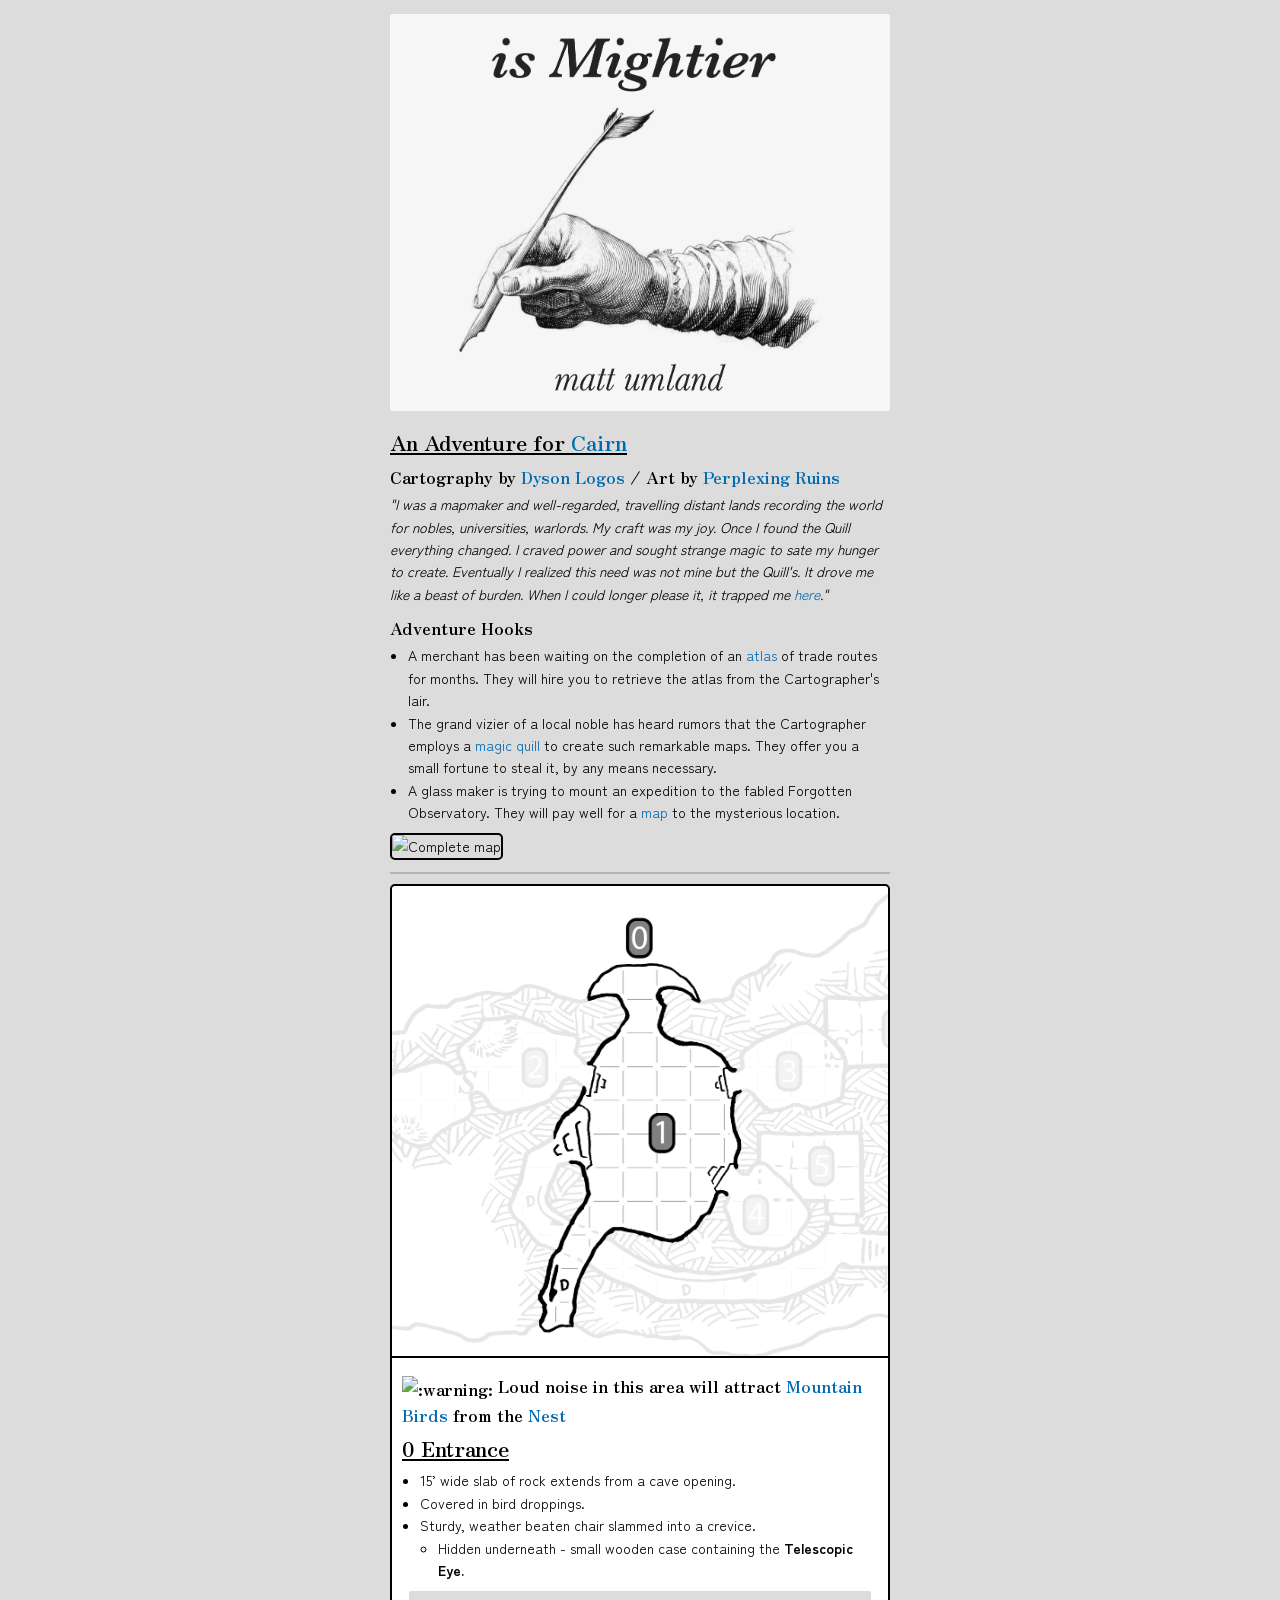
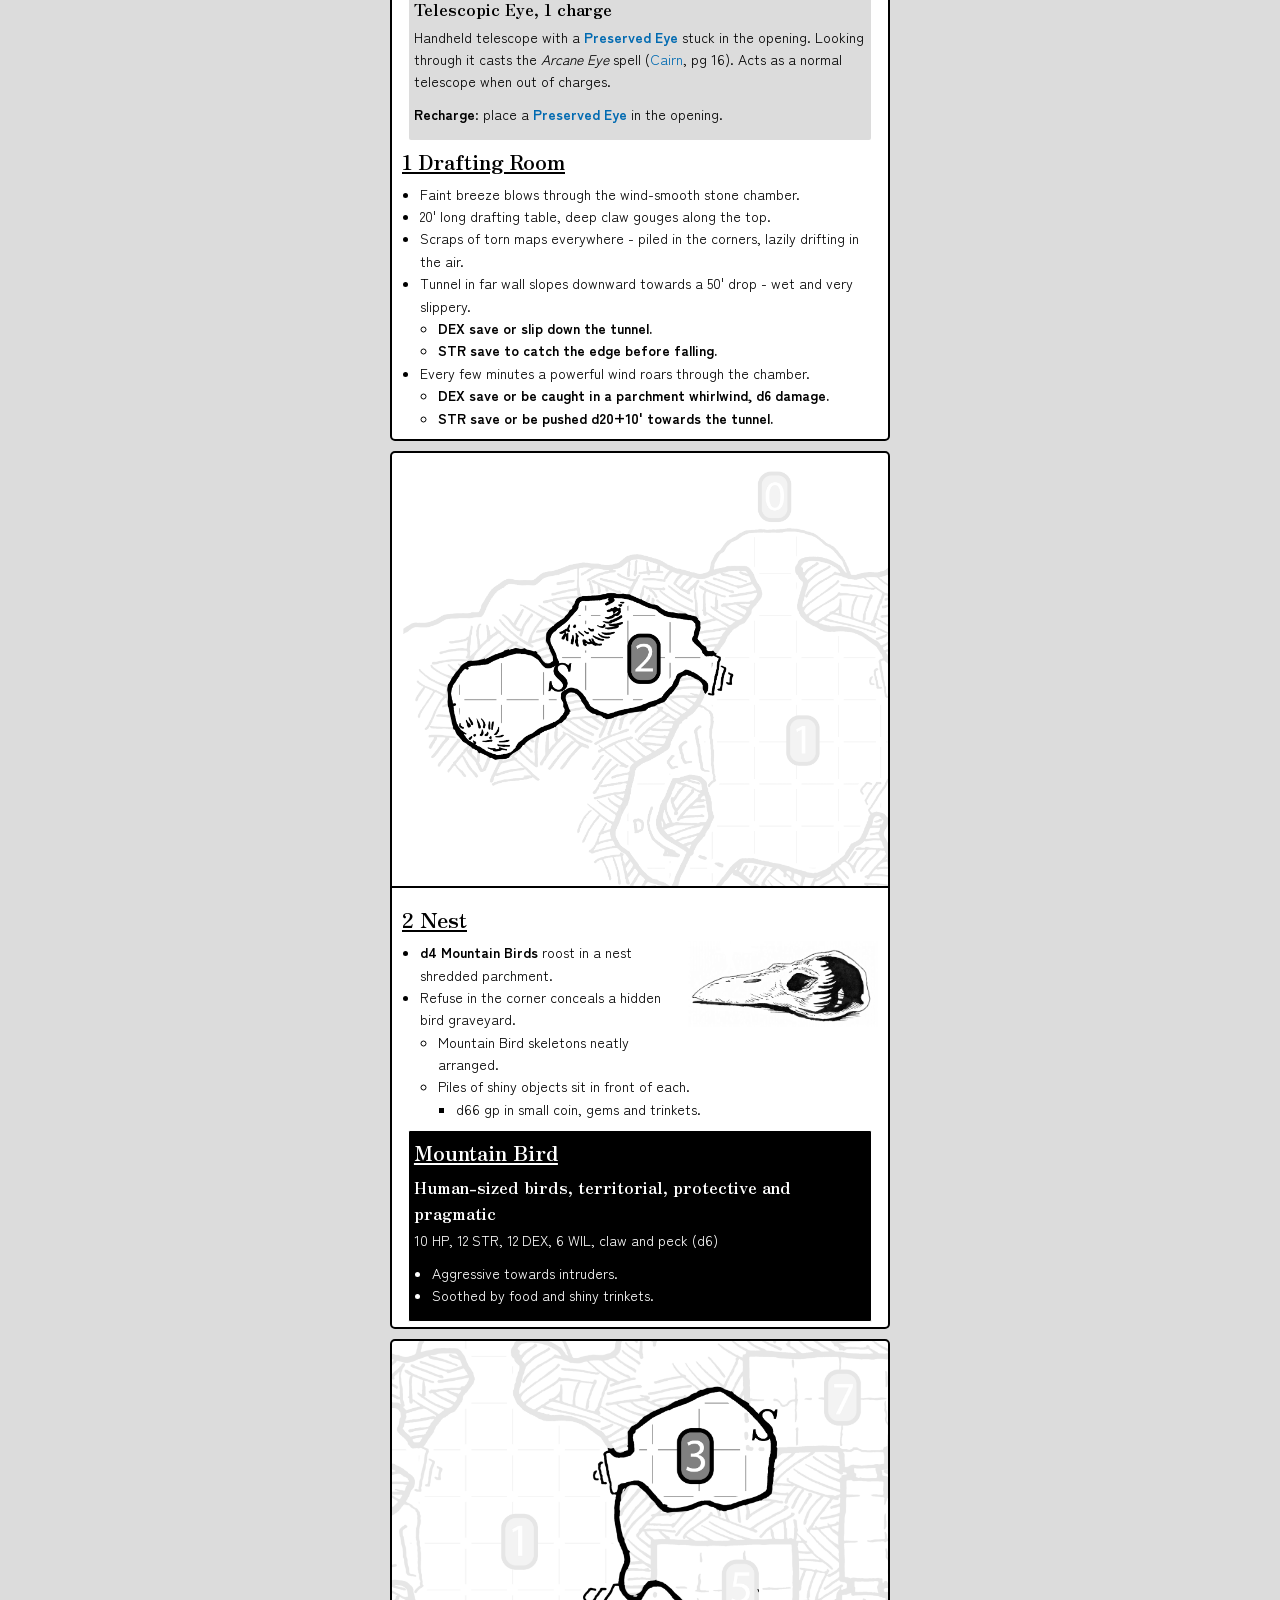
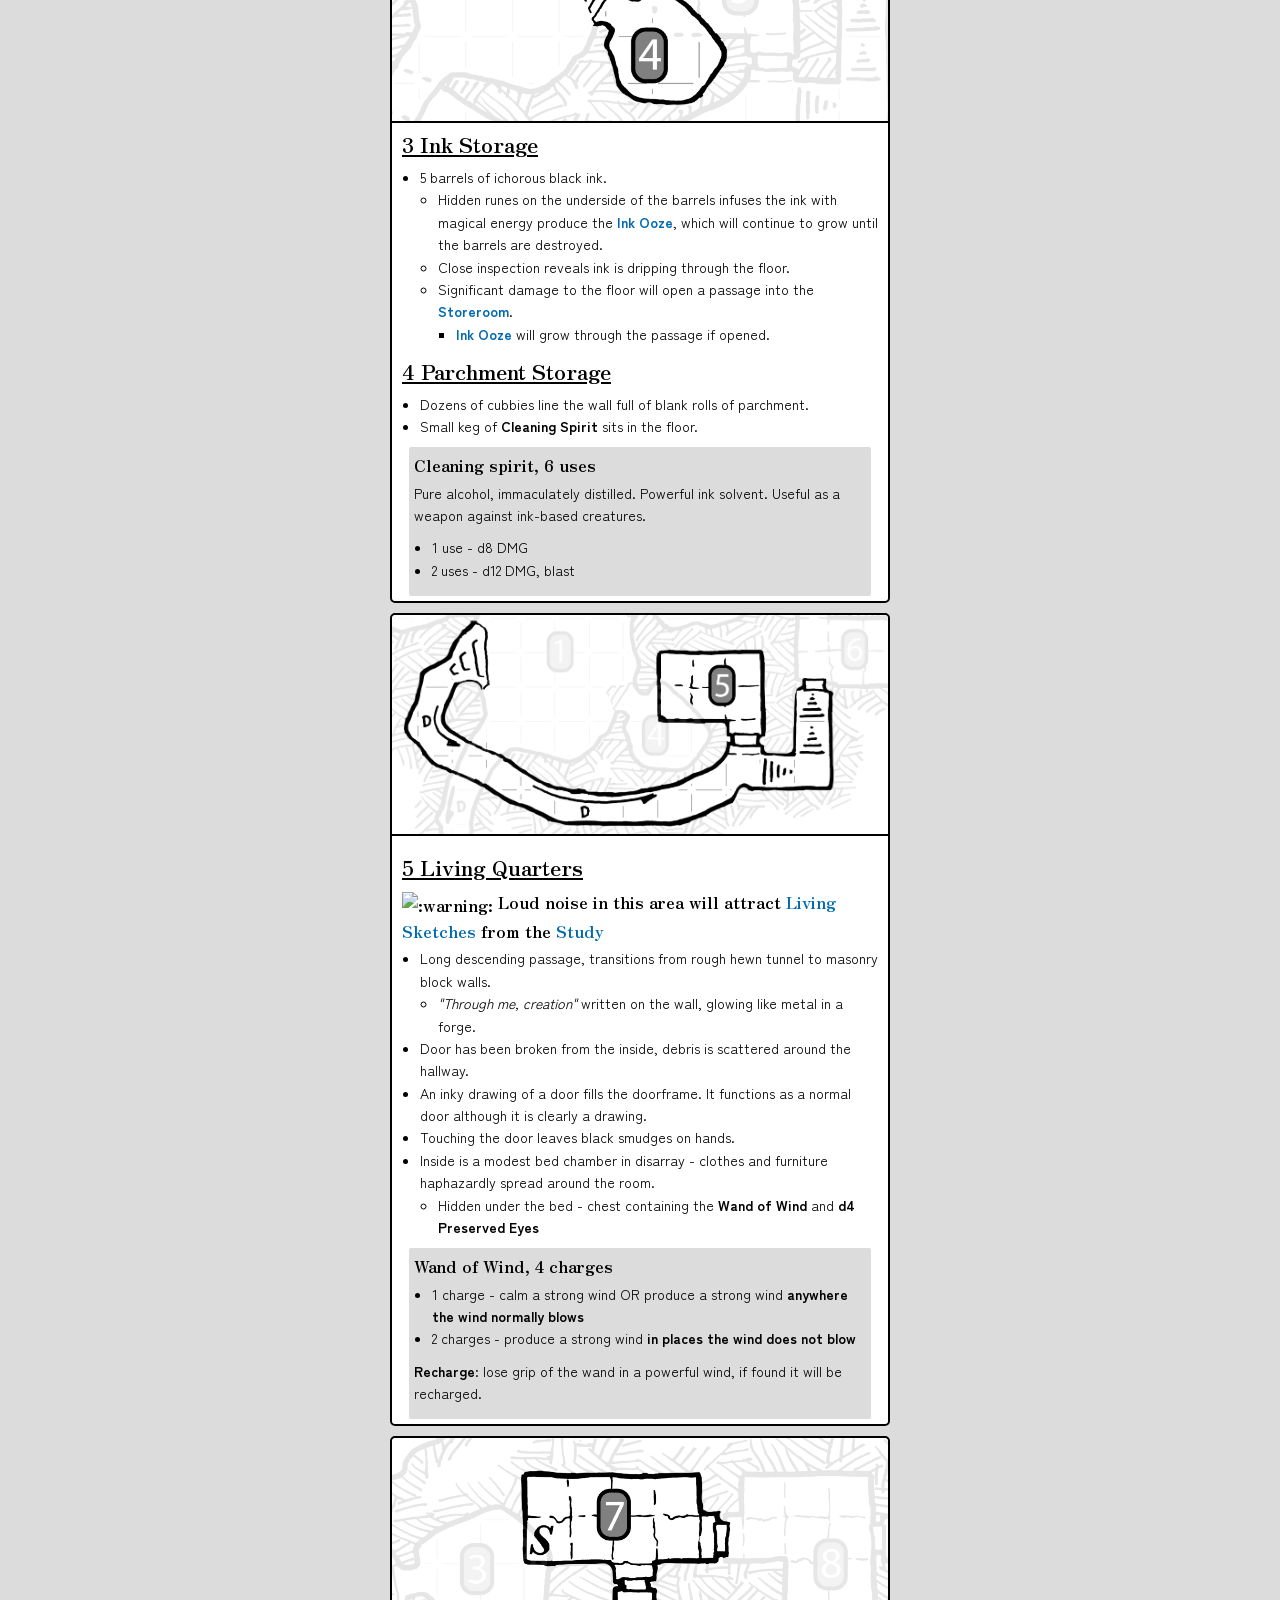
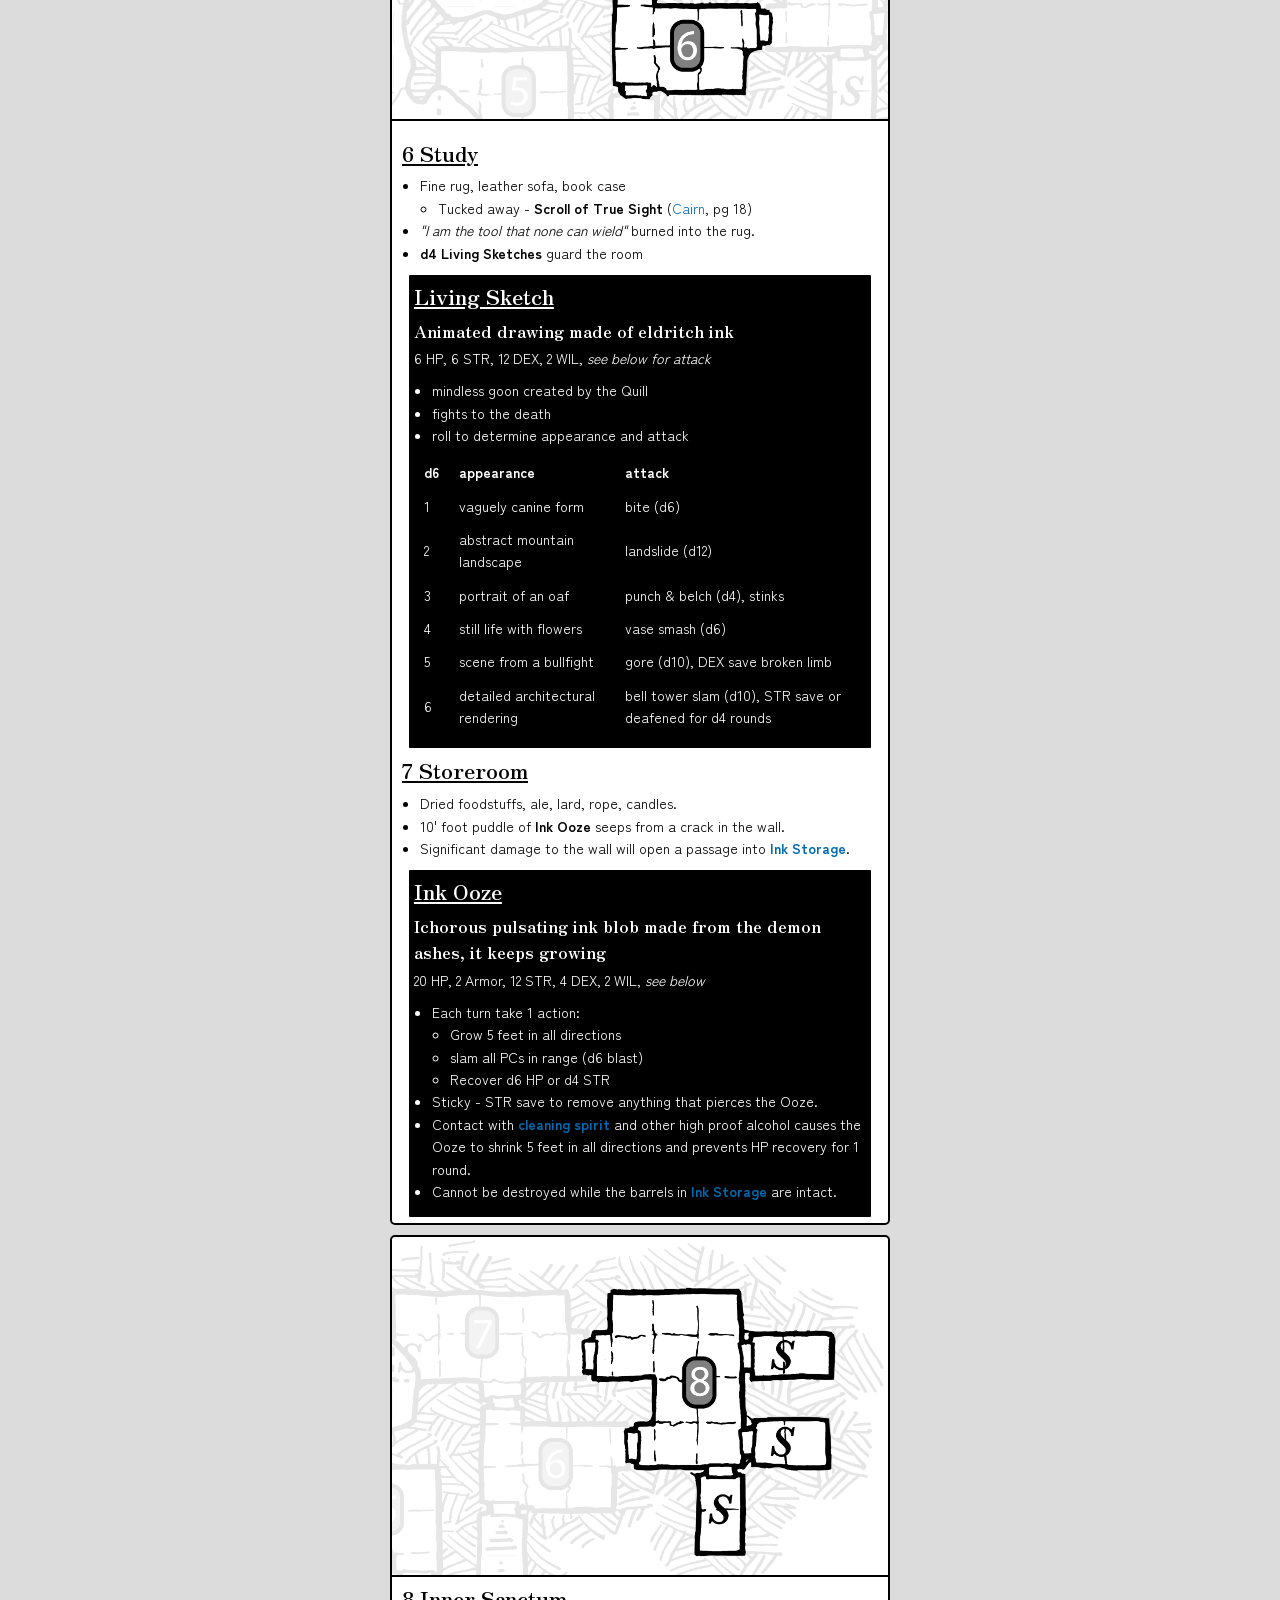
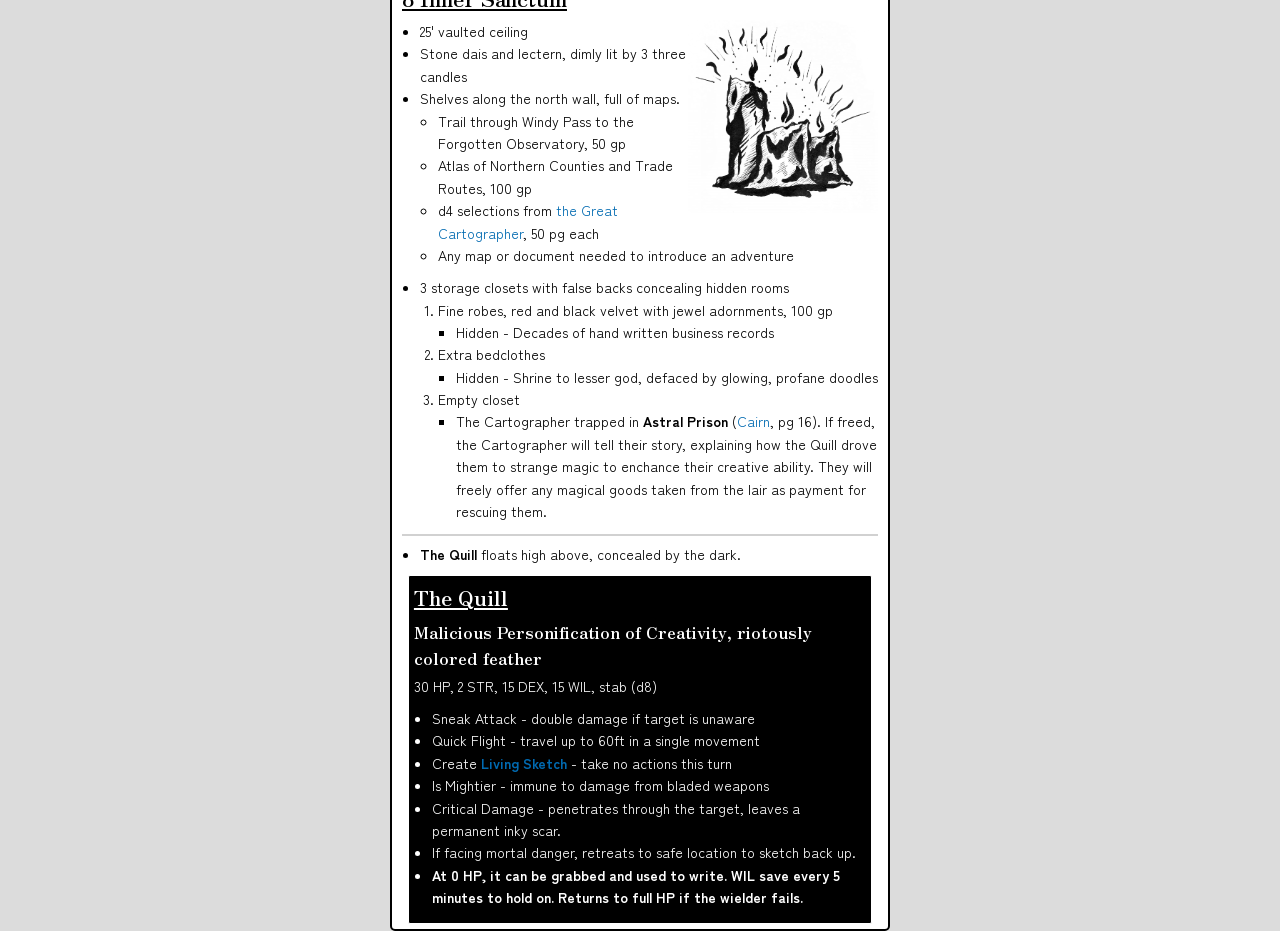
==== commit da0fee8b: "Final text updates" ====
--- a/index.html
+++ b/index.html
@@ -985,71 +985,72 @@
 
 <h1 id="is-mightier" tabindex="-1" data-line="4" class="code-line">Is Mightier</h1>
 <p data-line="5" class="code-line"><img class="banner-image" src="./images/Is mightier cover image white-04.png" alt="Banner image"></p>
-<h3 id="cartography-by-dyson-logos--art-by-perplexing-ruins" tabindex="-1" data-line="10" class="code-line">Cartography by <a href="https://dysonlogos.blog/" data-href="https://dysonlogos.blog/">Dyson Logos</a> / Art by <a href="https://www.perplexingruins.com/" data-href="https://www.perplexingruins.com/">Perplexing Ruins</a></h3>
-<p data-line="12" class="code-line"><em>"I was a mapmaker and well-regarded, travelling distant lands recording the world for nobles, universities, warlords. My craft was my joy. Once I found the Quill everything changed. I craved power and sought strange magic to sate my hunger to create. Eventually I realized this need was not mine but the Quill's. It drove me like a beast of burden. When I could longer please it, it trapped me <a href="#8-inner-sanctum" data-href="#8-inner-sanctum">here</a>."</em></p>
-<h3 id="adventure-hooks" tabindex="-1" data-line="14" class="code-line">Adventure Hooks</h3>
-<ul>
-<li data-line="15" class="code-line">A merchant has been waiting on the completion of an <a href="#8-inner-sanctum" data-href="#8-inner-sanctum">atlas</a> of trade routes for months. They will hire you to retrieve the atlas from the Cartographer's lair.</li>
-<li data-line="16" class="code-line">The grand vizier of a local noble has heard rumors that the Cartographer employs a <a href="#8-inner-sanctum" data-href="#8-inner-sanctum">magic quill</a> to create such remarkable maps. They offer you a small fortune to steal it, by any means necessary.</li>
-<li data-line="17" class="code-line">A glass maker is trying to mount an expedition to the fabled Forgotten Observatory. They will pay well for a <a href="#8-inner-sanctum" data-href="#8-inner-sanctum">map</a> to the mysterious location.</li>
-</ul>
-<p data-line="19" class="code-line"><img class="main-map" src="./images/Complete-map copy.png" alt="Complete map"></p>
+<h2 id="an-adventure-for-cairn" tabindex="-1" data-line="11" class="code-line">An Adventure for <a href="https://yochaigal.gumroad.com/l/cairnrpg" data-href="https://yochaigal.gumroad.com/l/cairnrpg">Cairn</a></h2>
+<h3 id="cartography-by-dyson-logos--art-by-perplexing-ruins" tabindex="-1" data-line="12" class="code-line">Cartography by <a href="https://dysonlogos.blog/" data-href="https://dysonlogos.blog/">Dyson Logos</a> / Art by <a href="https://www.perplexingruins.com/" data-href="https://www.perplexingruins.com/">Perplexing Ruins</a></h3>
+<p data-line="14" class="code-line"><em>"I was a mapmaker and well-regarded, travelling distant lands recording the world for nobles, universities, warlords. My craft was my joy. Once I found the Quill everything changed. I craved power and sought strange magic to sate my hunger to create. Eventually I realized this need was not mine but the Quill's. It drove me like a beast of burden. When I could longer please it, it trapped me <a href="#8-inner-sanctum" data-href="#8-inner-sanctum">here</a>."</em></p>
+<h3 id="adventure-hooks" tabindex="-1" data-line="16" class="code-line">Adventure Hooks</h3>
+<ul>
+<li data-line="17" class="code-line">A merchant has been waiting on the completion of an <a href="#8-inner-sanctum" data-href="#8-inner-sanctum">atlas</a> of trade routes for months. They will hire you to retrieve the atlas from the Cartographer's lair.</li>
+<li data-line="18" class="code-line">The grand vizier of a local noble has heard rumors that the Cartographer employs a <a href="#8-inner-sanctum" data-href="#8-inner-sanctum">magic quill</a> to create such remarkable maps. They offer you a small fortune to steal it, by any means necessary.</li>
+<li data-line="19" class="code-line">A glass maker is trying to mount an expedition to the fabled Forgotten Observatory. They will pay well for a <a href="#8-inner-sanctum" data-href="#8-inner-sanctum">map</a> to the mysterious location.</li>
+</ul>
+<p data-line="21" class="code-line"><img class="main-map" src="./images/Complete-map copy.png" alt="Complete map"></p>
 <hr>
 <section class="location">
-<p data-line="29" class="code-line"><img class="map" src="./images/Map0-1-copy.png" alt="Map of the Entrance and Drafting Room"></p>
+<p data-line="31" class="code-line"><img class="map" src="./images/Map0-1-copy.png" alt="Map of the Entrance and Drafting Room"></p>
 <div class="text">
-<h3 id="-loud-noise-in-this-area-will-attract-mountain-birds-from-the-nest" tabindex="-1" data-line="37" class="code-line"><img class="emoji" title=":warning:" alt=":warning:" src="https://github.githubassets.com/images/icons/emoji/unicode/26a0-fe0f.png" style="vertical-align: middle; "> Loud noise in this area will attract <a href="#mountain-bird" data-href="#mountain-bird">Mountain Birds</a> from the <a href="#2-nest" data-href="#2-nest">Nest</a></h3>
-<h2 id="0-entrance" tabindex="-1" data-line="39" class="code-line">0 Entrance</h2>
-<ul>
-<li data-line="40" class="code-line">15’ wide slab of rock extends from a cave opening.</li>
-<li data-line="41" class="code-line">Covered in bird droppings.</li>
-<li data-line="42" class="code-line">Sturdy, weather beaten chair slammed into a crevice.
-<ul>
-<li data-line="43" class="code-line">Hidden underneath - small wooden case containing the <strong>Telescopic Eye.</strong></li>
+<h3 id="-loud-noise-in-this-area-will-attract-mountain-birds-from-the-nest" tabindex="-1" data-line="39" class="code-line"><img class="emoji" title=":warning:" alt=":warning:" src="https://github.githubassets.com/images/icons/emoji/unicode/26a0-fe0f.png" style="vertical-align: middle; "> Loud noise in this area will attract <a href="#mountain-bird" data-href="#mountain-bird">Mountain Birds</a> from the <a href="#2-nest" data-href="#2-nest">Nest</a></h3>
+<h2 id="0-entrance" tabindex="-1" data-line="41" class="code-line">0 Entrance</h2>
+<ul>
+<li data-line="42" class="code-line">15’ wide slab of rock extends from a cave opening.</li>
+<li data-line="43" class="code-line">Covered in bird droppings.</li>
+<li data-line="44" class="code-line">Sturdy, weather beaten chair slammed into a crevice.
+<ul>
+<li data-line="45" class="code-line">Hidden underneath - small wooden case containing the <strong>Telescopic Eye.</strong></li>
 </ul>
 </li>
 </ul>
 <aside class="item">
-<h3 id="telescopic-eye-1-charge" tabindex="-1" data-line="47" class="code-line">Telescopic Eye, 1 charge</h3>
-<p data-line="48" class="code-line">Handheld telescope with a <a href="#5-living-quarters" data-href="#5-living-quarters"><strong>Preserved Eye</strong></a> stuck in the opening. Looking through it casts the <em>Arcane Eye</em> spell (<a href="https://yochaigal.gumroad.com/l/cairnrpg" data-href="https://yochaigal.gumroad.com/l/cairnrpg">Cairn</a>, pg 16). Acts as a normal telescope when out of charges.</p>
-<p data-line="50" class="code-line"><strong>Recharge</strong>: place a <a href="#5-living-quarters" data-href="#5-living-quarters"><strong>Preserved Eye</strong></a> in the opening.</p>
+<h3 id="telescopic-eye-1-charge" tabindex="-1" data-line="49" class="code-line">Telescopic Eye, 1 charge</h3>
+<p data-line="50" class="code-line">Handheld telescope with a <a href="#5-living-quarters" data-href="#5-living-quarters"><strong>Preserved Eye</strong></a> stuck in the opening. Looking through it casts the <em>Arcane Eye</em> spell (<a href="https://yochaigal.gumroad.com/l/cairnrpg" data-href="https://yochaigal.gumroad.com/l/cairnrpg">Cairn</a>, pg 16). Acts as a normal telescope when out of charges.</p>
+<p data-line="52" class="code-line"><strong>Recharge</strong>: place a <a href="#5-living-quarters" data-href="#5-living-quarters"><strong>Preserved Eye</strong></a> in the opening.</p>
 </aside>
-<h2 id="1-drafting-room" tabindex="-1" data-line="53" class="code-line">1 Drafting Room</h2>
-<ul>
-<li data-line="54" class="code-line">Faint breeze blows through the wind-smooth stone chamber.</li>
-<li data-line="55" class="code-line">20' long drafting table, deep claw gouges along the top.</li>
-<li data-line="56" class="code-line">Scraps of torn maps everywhere - piled in the corners, lazily drifting in the air.</li>
-<li data-line="57" class="code-line">Tunnel in far wall slopes downward towards a 50' drop - wet and very slippery.
-<ul>
-<li data-line="58" class="code-line"><strong>DEX save or slip down the tunnel.</strong></li>
-<li data-line="59" class="code-line"><strong>STR save to catch the edge before falling.</strong></li>
-</ul>
-</li>
-<li data-line="60" class="code-line">Every few minutes a powerful wind roars through the chamber.
-<ul>
-<li data-line="61" class="code-line"><strong>DEX save or be caught in a parchment whirlwind, d6 damage.</strong></li>
-<li data-line="62" class="code-line"><strong>STR save or be pushed d20+10' towards the tunnel.</strong></li>
+<h2 id="1-drafting-room" tabindex="-1" data-line="55" class="code-line">1 Drafting Room</h2>
+<ul>
+<li data-line="56" class="code-line">Faint breeze blows through the wind-smooth stone chamber.</li>
+<li data-line="57" class="code-line">20' long drafting table, deep claw gouges along the top.</li>
+<li data-line="58" class="code-line">Scraps of torn maps everywhere - piled in the corners, lazily drifting in the air.</li>
+<li data-line="59" class="code-line">Tunnel in far wall slopes downward towards a 50' drop - wet and very slippery.
+<ul>
+<li data-line="60" class="code-line"><strong>DEX save or slip down the tunnel.</strong></li>
+<li data-line="61" class="code-line"><strong>STR save to catch the edge before falling.</strong></li>
+</ul>
+</li>
+<li data-line="62" class="code-line">Every few minutes a powerful wind roars through the chamber.
+<ul>
+<li data-line="63" class="code-line"><strong>DEX save or be caught in a parchment whirlwind, d6 damage.</strong></li>
+<li data-line="64" class="code-line"><strong>STR save or be pushed d20+10' towards the tunnel.</strong></li>
 </ul>
 </li>
 </ul>
 </div>                                     
 </section>
 <section class="location">
-<p data-line="68" class="code-line"><img class="map" src="./images/Map2-copy.png" alt="Map of the Nest"></p>
+<p data-line="70" class="code-line"><img class="map" src="./images/Map2-copy.png" alt="Map of the Nest"></p>
 <div class="text">
 <div>
-<h2 id="2-nest" tabindex="-1" data-line="78" class="code-line">2 Nest</h2>
+<h2 id="2-nest" tabindex="-1" data-line="80" class="code-line">2 Nest</h2>
 <div class="right">
    <img src="./images/T3.png" alt="Skull of a Mountain Bird">
 </div>
 <ul>
-<li data-line="86" class="code-line"><strong>d4 Mountain Birds</strong> roost in a nest shredded parchment.</li>
-<li data-line="87" class="code-line">Refuse in the corner conceals a hidden bird graveyard.
-<ul>
-<li data-line="88" class="code-line">Mountain Bird skeletons neatly arranged.</li>
-<li data-line="89" class="code-line">Piles of shiny objects sit in front of each.
-<ul>
-<li data-line="90" class="code-line">d66 gp in small coin, gems and trinkets.</li>
+<li data-line="88" class="code-line"><strong>d4 Mountain Birds</strong> roost in a nest shredded parchment.</li>
+<li data-line="89" class="code-line">Refuse in the corner conceals a hidden bird graveyard.
+<ul>
+<li data-line="90" class="code-line">Mountain Bird skeletons neatly arranged.</li>
+<li data-line="91" class="code-line">Piles of shiny objects sit in front of each.
+<ul>
+<li data-line="92" class="code-line">d66 gp in small coin, gems and trinkets.</li>
 </ul>
 </li>
 </ul>
@@ -1057,12 +1058,12 @@
 </ul>
 </div>
 <aside class="monster">
-<h2 id="mountain-bird" tabindex="-1" data-line="95" class="code-line">Mountain Bird</h2>
-<h3 id="human-sized-birds-territorial-protective-and-pragmatic" tabindex="-1" data-line="96" class="code-line">Human-sized birds, territorial, protective and pragmatic</h3>
-<p data-line="97" class="code-line">10 HP, 12 STR, 12 DEX, 6 WIL, claw and peck (d6)</p>
-<ul>
-<li data-line="98" class="code-line">Aggressive towards intruders.</li>
-<li data-line="99" class="code-line">Soothed by food and shiny trinkets.</li>
+<h2 id="mountain-bird" tabindex="-1" data-line="97" class="code-line">Mountain Bird</h2>
+<h3 id="human-sized-birds-territorial-protective-and-pragmatic" tabindex="-1" data-line="98" class="code-line">Human-sized birds, territorial, protective and pragmatic</h3>
+<p data-line="99" class="code-line">10 HP, 12 STR, 12 DEX, 6 WIL, claw and peck (d6)</p>
+<ul>
+<li data-line="100" class="code-line">Aggressive towards intruders.</li>
+<li data-line="101" class="code-line">Soothed by food and shiny trinkets.</li>
 </ul>
 </aside>
 </div>
@@ -1070,34 +1071,33 @@
 <section class="location">
 <img class="map" src="./images/Map3-4-copy.png" alt="Map of the Ink and Parchment Storage">
  <div class="text">
-<h2 id="3-ink-storage" tabindex="-1" data-line="114" class="code-line">3 Ink Storage</h2>
-<ul>
-<li data-line="115" class="code-line">5 barrels of ichorous black ink.
-<ul>
-<li data-line="116" class="code-line">Hidden runes on the underside of the barrels infuses the ink with magical energy produce the <a href="#7-storeroom" data-href="#7-storeroom"><strong>Ink Ooze</strong></a>, which will continue to grow until the barrels are destroyed.</li>
-<li data-line="117" class="code-line">Close inspection reveals ink is dripping through the floor.</li>
-<li data-line="118" class="code-line">Significant damage to the floor will open a passage into the <a href="#7-storeroom" data-href="#7-storeroom"><strong>Storeroom</strong></a>.
-<ul>
-<li data-line="119" class="code-line"><a href="#7-storeroom" data-href="#7-storeroom"><strong>Ink Ooze</strong></a> will grow through the passage if opened.</li>
+<h2 id="3-ink-storage" tabindex="-1" data-line="116" class="code-line">3 Ink Storage</h2>
+<ul>
+<li data-line="117" class="code-line">5 barrels of ichorous black ink.
+<ul>
+<li data-line="118" class="code-line">Hidden runes on the underside of the barrels infuses the ink with magical energy produce the <a href="#7-storeroom" data-href="#7-storeroom"><strong>Ink Ooze</strong></a>, which will continue to grow until the barrels are destroyed.</li>
+<li data-line="119" class="code-line">Close inspection reveals ink is dripping through the floor.</li>
+<li data-line="120" class="code-line">Significant damage to the floor will open a passage into the <a href="#7-storeroom" data-href="#7-storeroom"><strong>Storeroom</strong></a>.
+<ul>
+<li data-line="121" class="code-line"><a href="#7-storeroom" data-href="#7-storeroom"><strong>Ink Ooze</strong></a> will grow through the passage if opened.</li>
 </ul>
 </li>
 </ul>
 </li>
 </ul>
 <div>
-<h2 id="4-parchment-storage" tabindex="-1" data-line="123" class="code-line">4 Parchment Storage</h2>
-<ul>
-<li data-line="124" class="code-line">Dozens of cubbies line the wall full of blank rolls of parchment.</li>
-<li data-line="125" class="code-line">Small keg of <strong>Cleaning Spirit</strong> sits in the floor.</li>
+<h2 id="4-parchment-storage" tabindex="-1" data-line="125" class="code-line">4 Parchment Storage</h2>
+<ul>
+<li data-line="126" class="code-line">Dozens of cubbies line the wall full of blank rolls of parchment.</li>
+<li data-line="127" class="code-line">Small keg of <strong>Cleaning Spirit</strong> sits in the floor.</li>
 </ul>
 <aside class="item">
-<h3 id="cleaning-spirit-4-charges" tabindex="-1" data-line="128" class="code-line">Cleaning spirit, 4 charges</h3>
-<p data-line="129" class="code-line">Pure alcohol, immaculately distilled. Powerful ink solvent. Useful as a weapon against ink-based creatures.</p>
-<ul>
-<li data-line="130" class="code-line">1 charge - d8 DMG</li>
-<li data-line="131" class="code-line">2 charges - d12 DMG, blast</li>
-</ul>
-<p data-line="133" class="code-line"><strong>Recharge</strong>: none</p>
+<h3 id="cleaning-spirit-6-uses" tabindex="-1" data-line="130" class="code-line">Cleaning spirit, 6 uses</h3>
+<p data-line="131" class="code-line">Pure alcohol, immaculately distilled. Powerful ink solvent. Useful as a weapon against ink-based creatures.</p>
+<ul>
+<li data-line="132" class="code-line">1 use - d8 DMG</li>
+<li data-line="133" class="code-line">2 uses - d12 DMG, blast</li>
+</ul>
 </aside>
 </div>
 </div>
@@ -1274,12 +1274,13 @@
 <h3 id="malicious-personification-of-creativity-riotously-colored-feather" tabindex="-1" data-line="277" class="code-line">Malicious Personification of Creativity, riotously colored feather</h3>
 <p data-line="278" class="code-line">30 HP, 2 STR, 15 DEX, 15 WIL, stab (d8)</p>
 <ul>
-<li data-line="279" class="code-line">Sneak attack - double damage if target is unaware</li>
-<li data-line="280" class="code-line">Quick flight - travel up to 60ft in a single movement</li>
-<li data-line="281" class="code-line">Can  <strong>Living Sketch</strong></li>
-<li data-line="282" class="code-line">If facing mortal danger, will retreat to safe location to sketch back up</li>
-<li data-line="283" class="code-line">Critical damage - penetrates through the target, leaves a permanent inky scar.</li>
-<li data-line="284" class="code-line"><strong>At 0 HP, it can be grabbed and used to write. WIL save every 5 minutes to hold on. Returns to full HP if the wielder fails.</strong></li>
+<li data-line="279" class="code-line">Sneak Attack - double damage if target is unaware</li>
+<li data-line="280" class="code-line">Quick Flight - travel up to 60ft in a single movement</li>
+<li data-line="281" class="code-line">Create <a href="#living-sketch" data-href="#living-sketch"><strong>Living Sketch</strong></a> - take no actions this turn</li>
+<li data-line="282" class="code-line">Is Mightier - immune to damage from bladed weapons</li>
+<li data-line="283" class="code-line">Critical Damage - penetrates through the target, leaves a permanent inky scar.</li>
+<li data-line="284" class="code-line">If facing mortal danger, retreats to safe location to sketch back up.</li>
+<li data-line="285" class="code-line"><strong>At 0 HP, it can be grabbed and used to write. WIL save every 5 minutes to hold on. Returns to full HP if the wielder fails.</strong></li>
 </ul>
 </aside>
 </div>
--- a/style.css
+++ b/style.css
@@ -5,25 +5,16 @@
   background-color: gainsboro;
   color: black;
   max-width: 500px;
-  min-width: 220px;
   margin: 0 auto;
   font-family: 'Zen Kaku Gothic Antique', sans-serif;
   font-weight: 400;
 }
 
-@media screen and (max-width: 400px) {
-  body {
-  background-color: pink;
-  color: black;
-  max-width: 100%;
-  margin: 0 auto;
-  font-family: 'Zen Kaku Gothic Antique', sans-serif;
-  }
+
+li {
+  margin-left: -22px;
 }
 
-li {
-  margin-left: -25px;
-}
 
 h2,h3,h4,h5 {
   font-family: 'Zen Antique', cursive;
@@ -70,7 +61,8 @@
 }
 
 .item {
-  margin: 0 auto 5px;
+  margin: 0 auto;
+  margin-bottom: 5px;
   width: 95%;
   padding: 5px;
   border-radius: 2px;
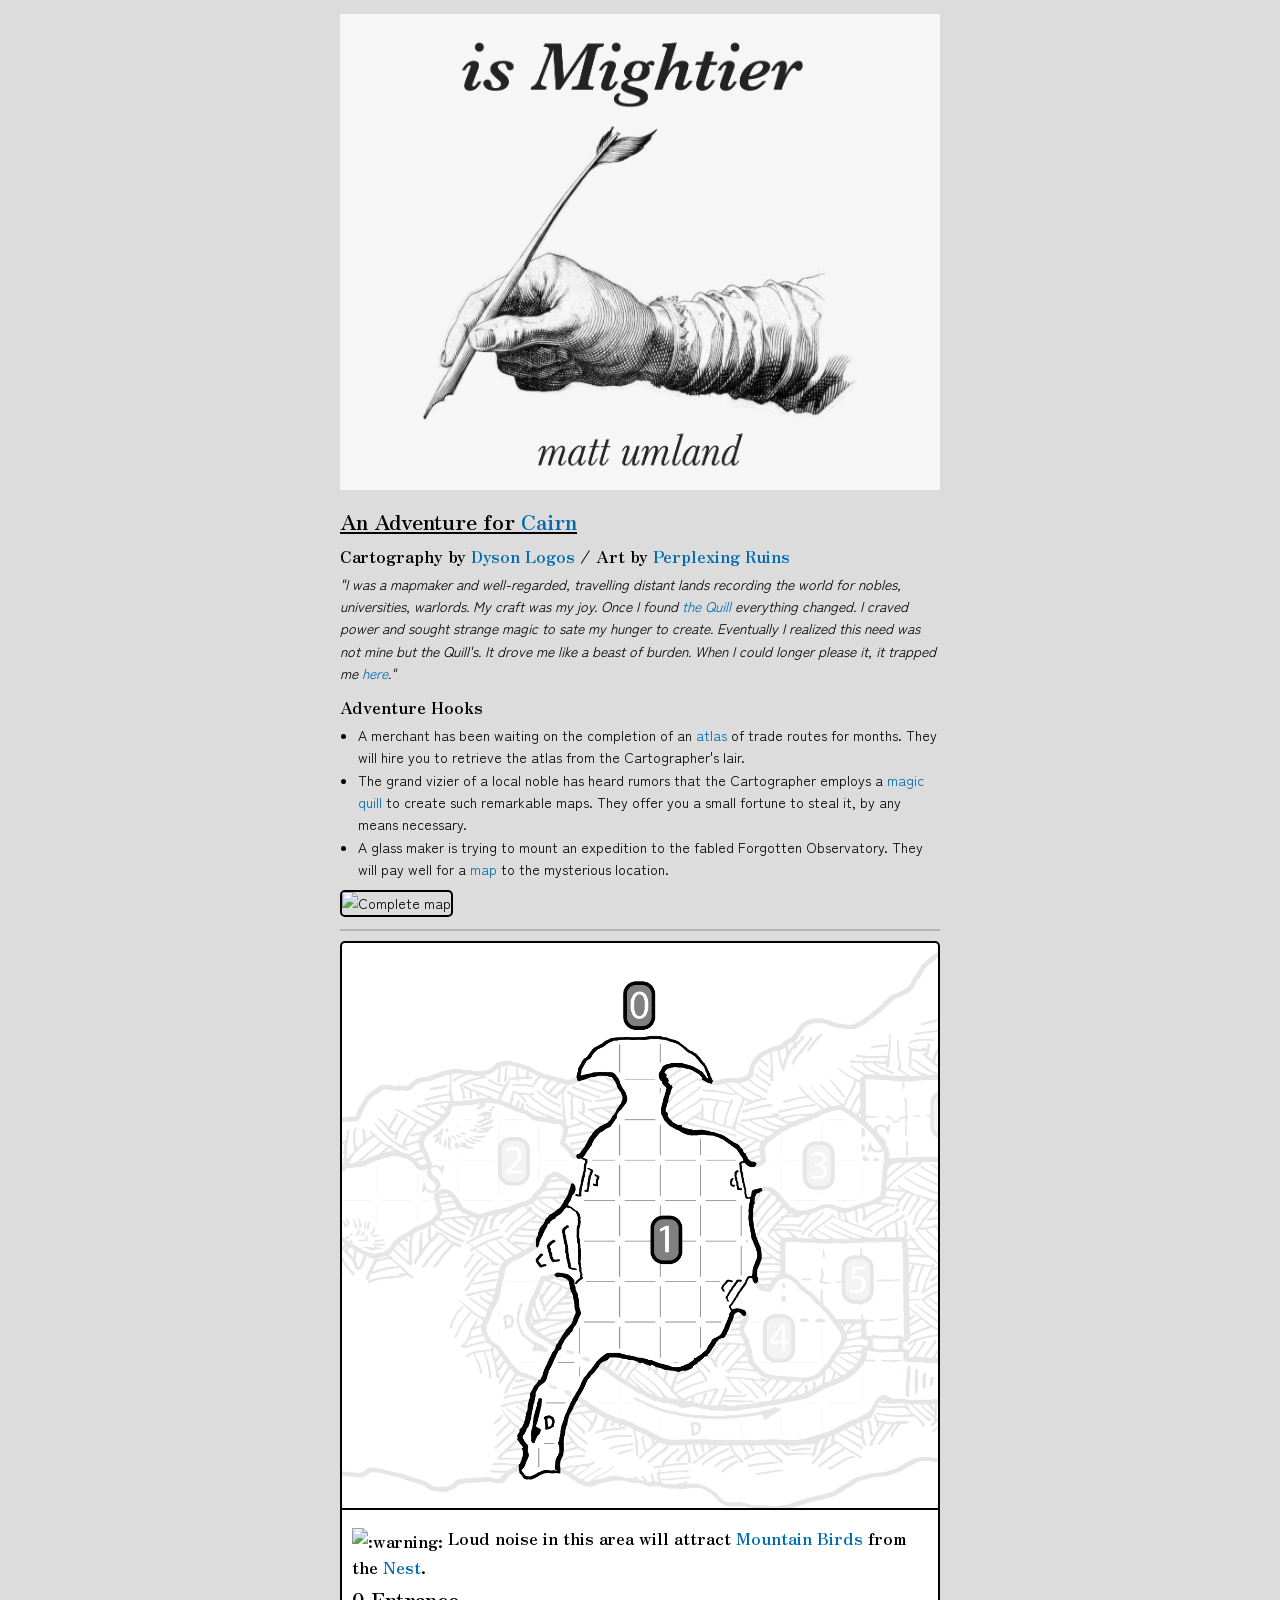
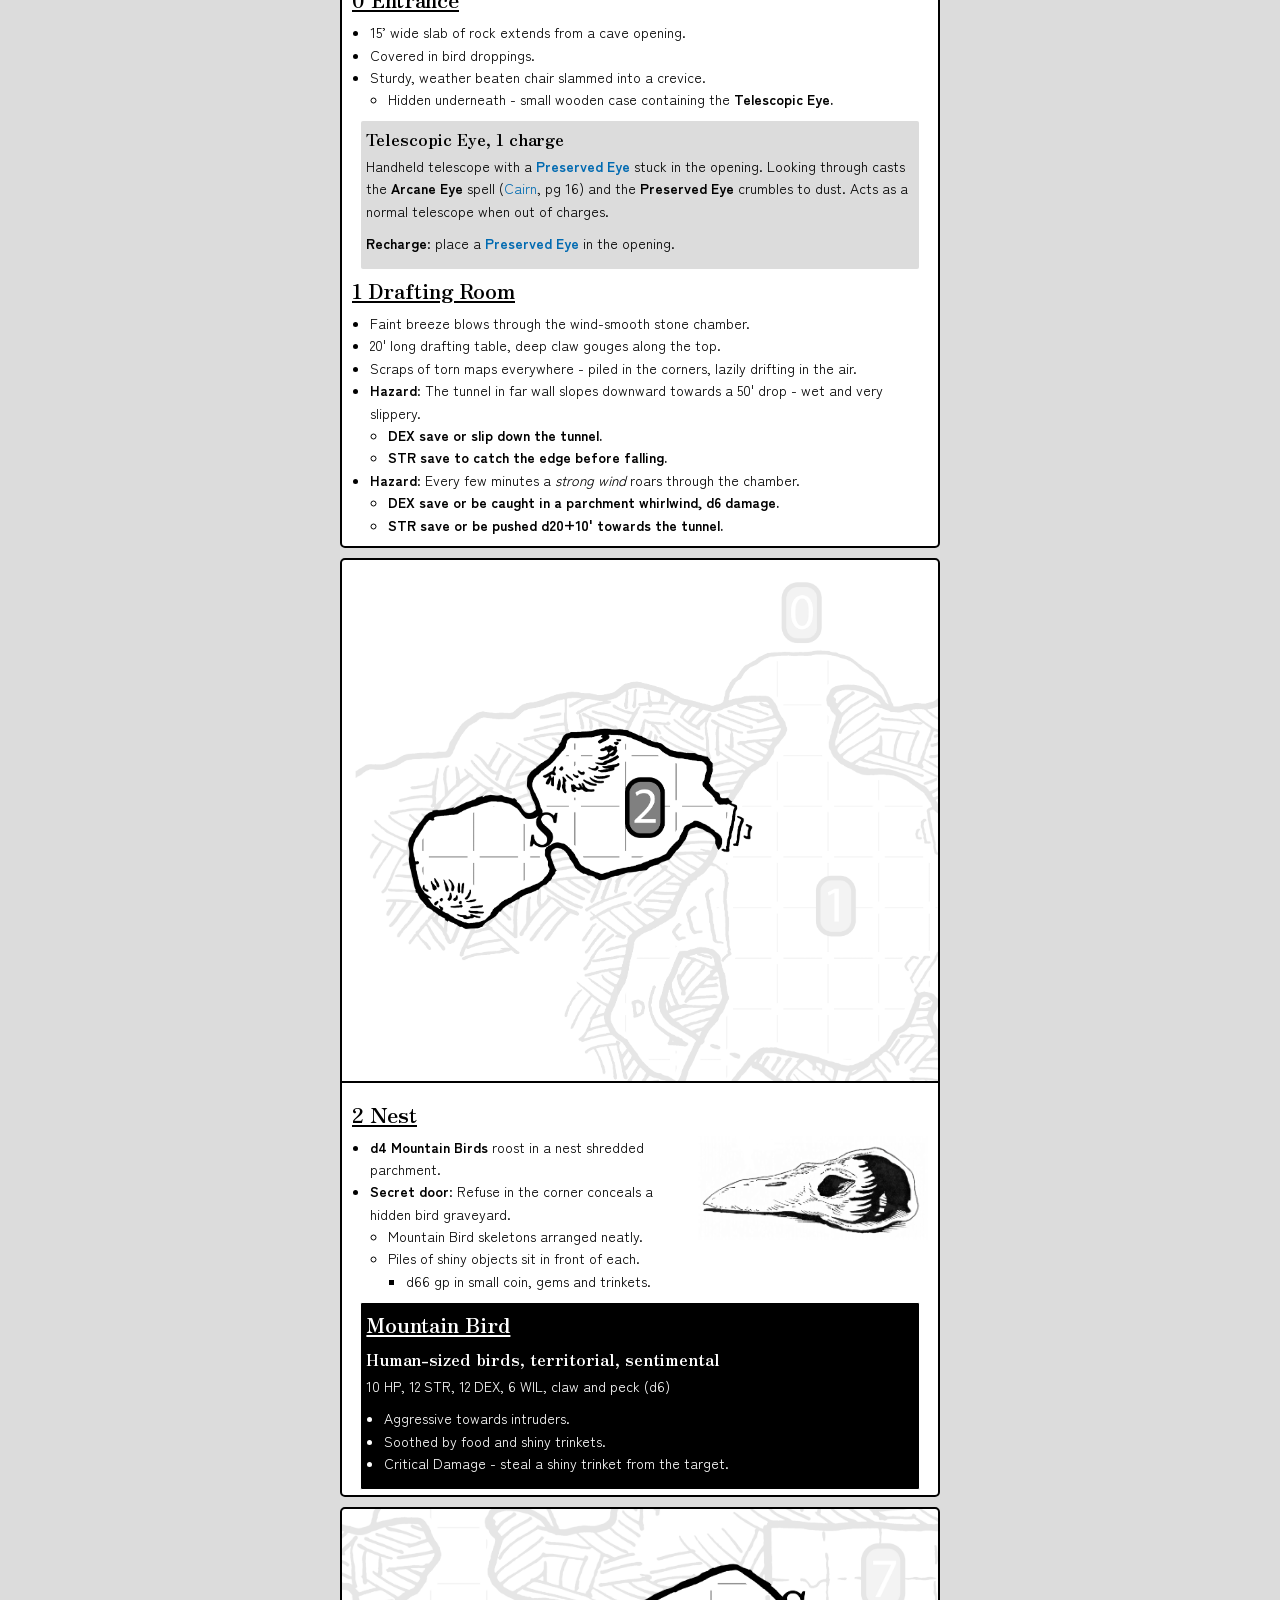
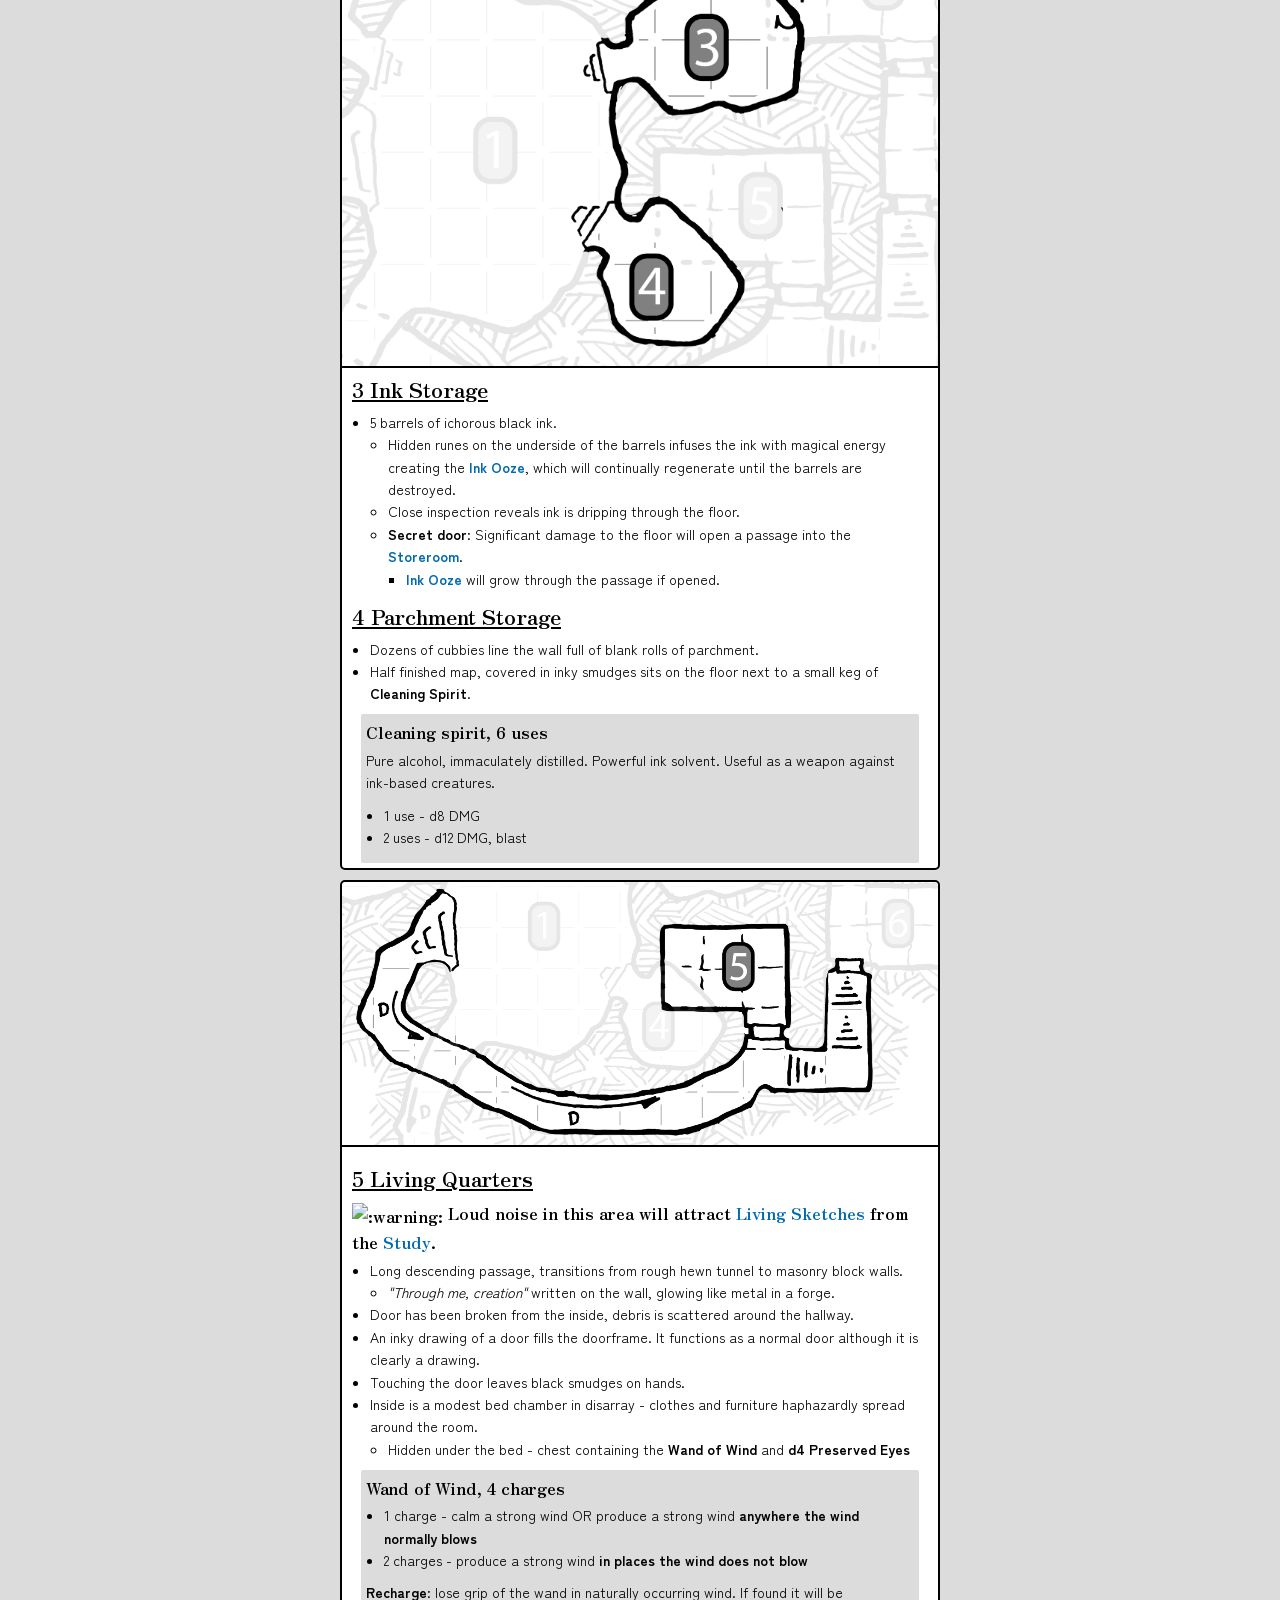
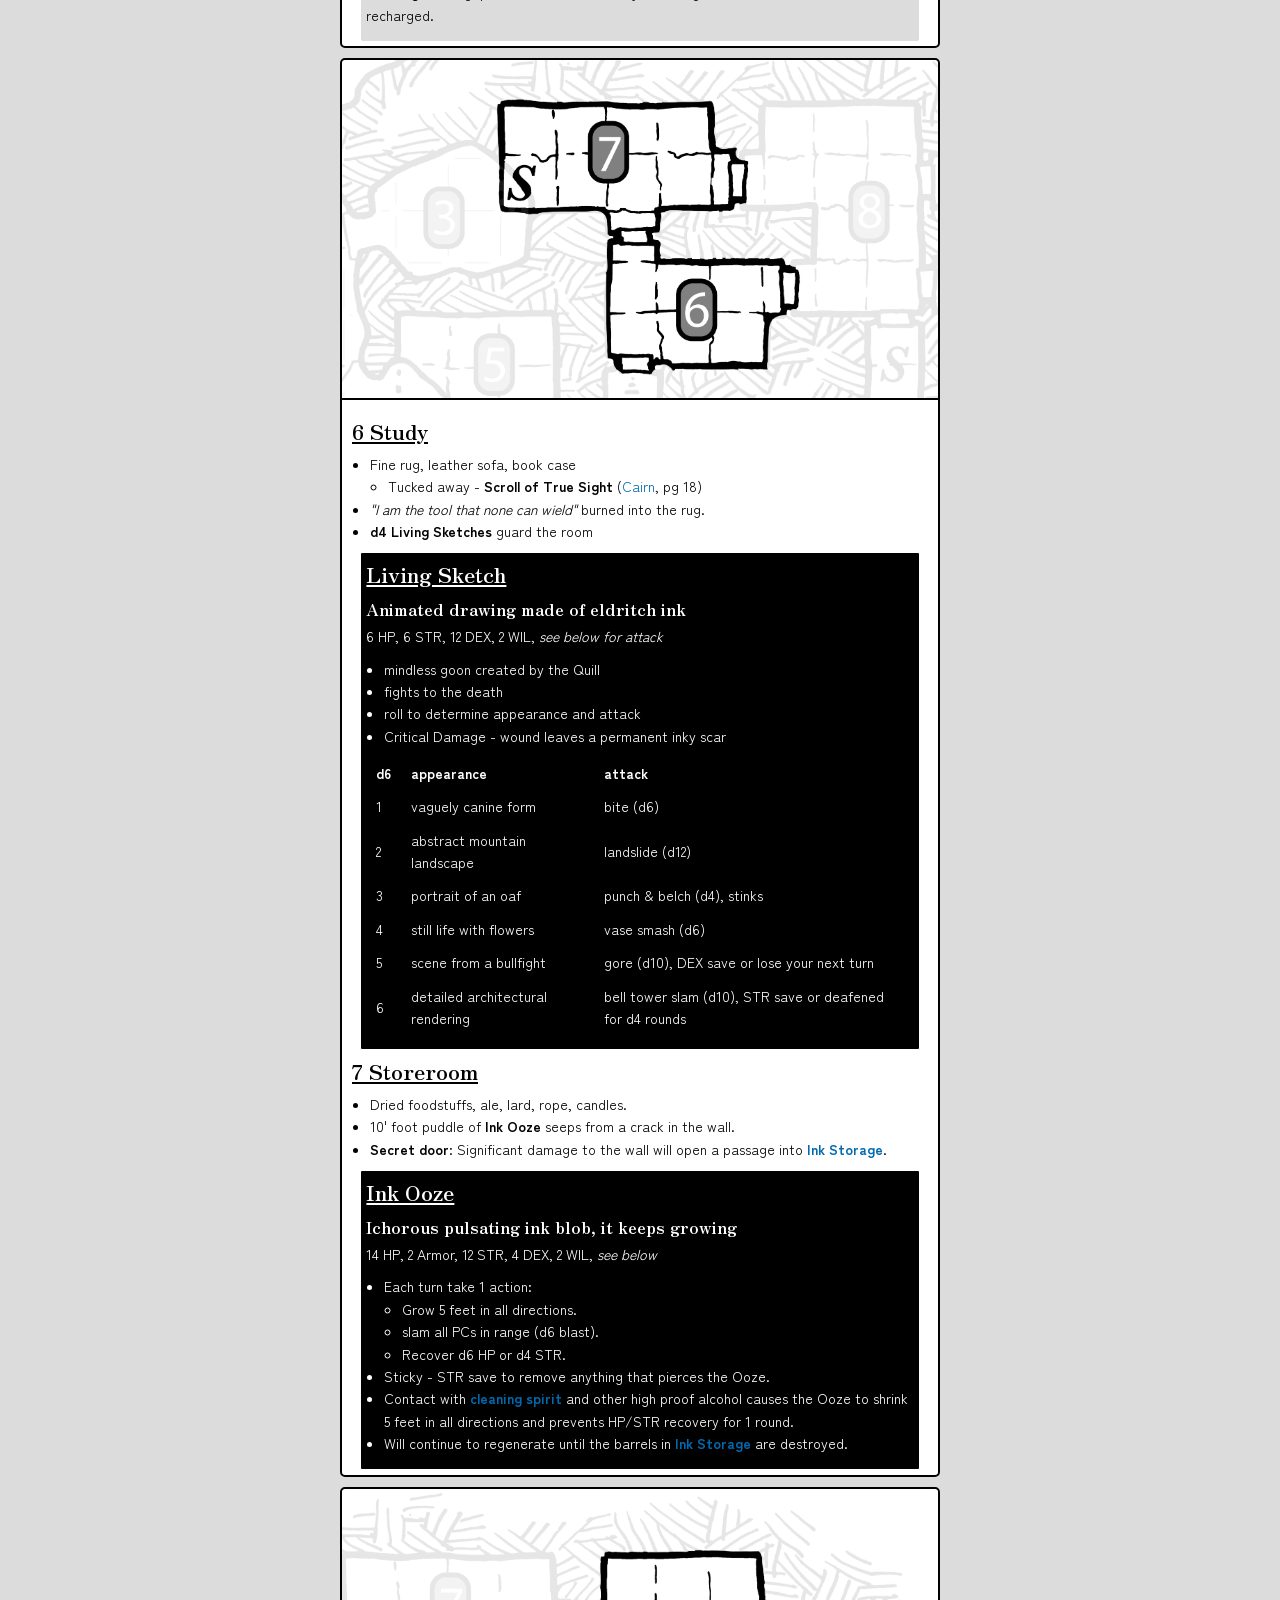
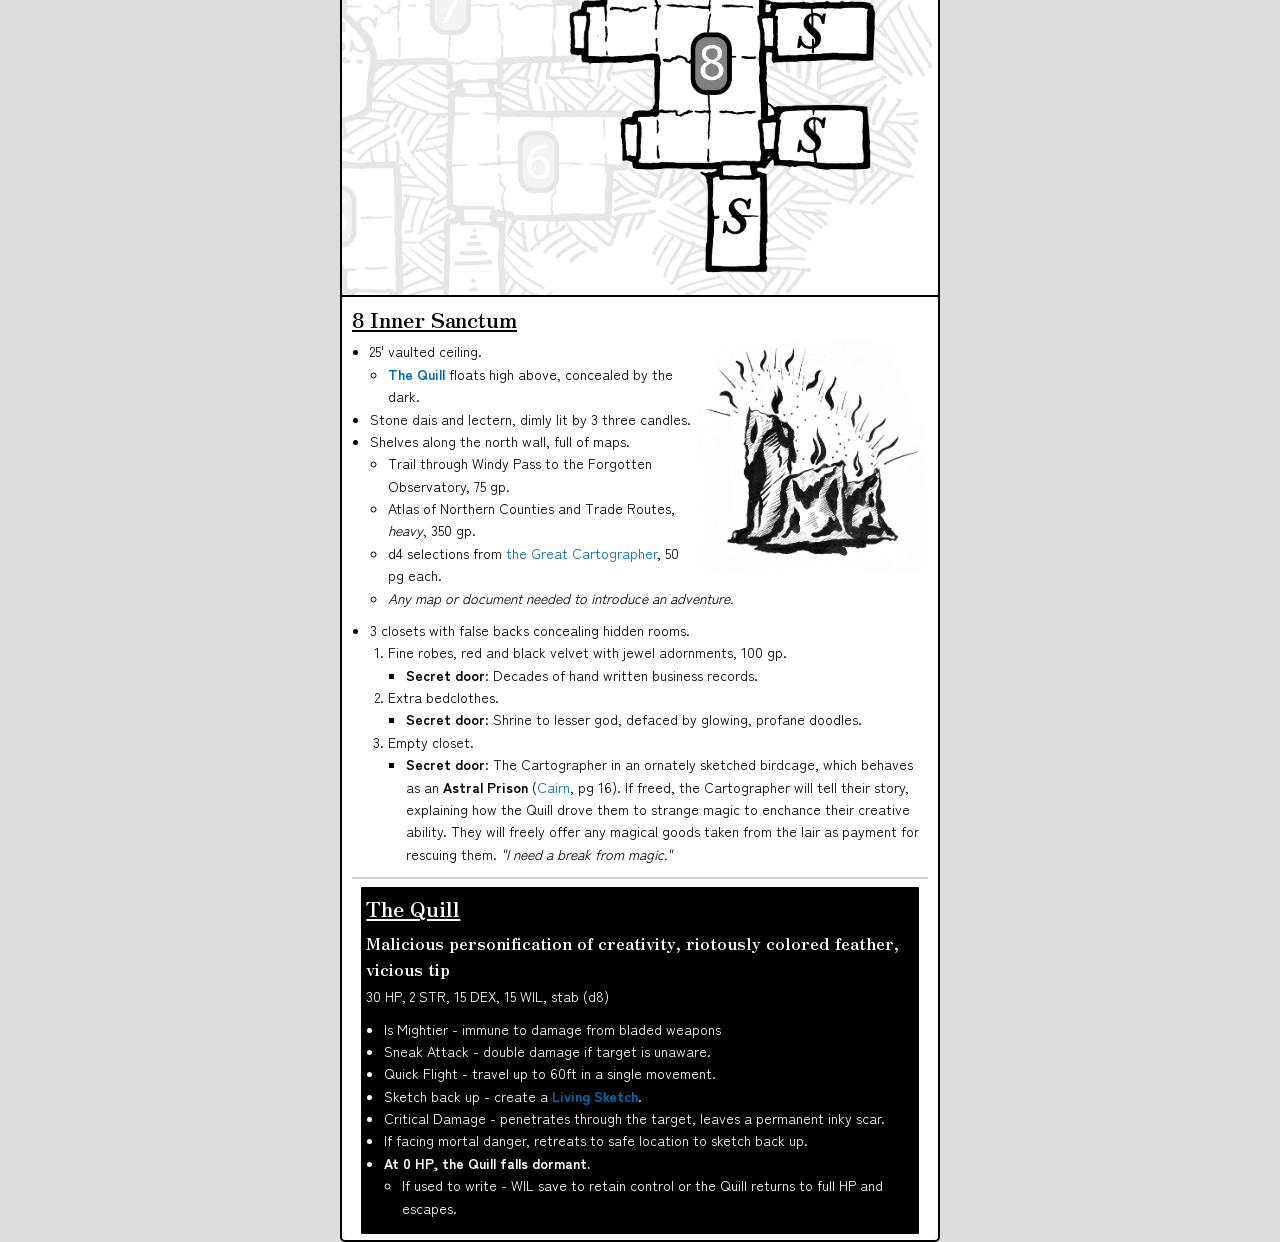
==== commit 8b2c69d0: "Fix typos" ====
--- a/index.html
+++ b/index.html
@@ -985,9 +985,9 @@
 
 <h1 id="is-mightier" tabindex="-1" data-line="4" class="code-line">Is Mightier</h1>
 <p data-line="5" class="code-line"><img class="banner-image" src="./images/Is mightier cover image white-04.png" alt="Banner image"></p>
-<h2 id="an-adventure-for-cairn" tabindex="-1" data-line="11" class="code-line">An Adventure for <a href="https://yochaigal.gumroad.com/l/cairnrpg" data-href="https://yochaigal.gumroad.com/l/cairnrpg">Cairn</a></h2>
+<h2 id="an-adventure-for-cairn" tabindex="-1" data-line="11" class="code-line">An Adventure for <a href="https://yochaigal.itch.io/cairn" data-href="https://yochaigal.itch.io/cairn">Cairn</a></h2>
 <h3 id="cartography-by-dyson-logos--art-by-perplexing-ruins" tabindex="-1" data-line="12" class="code-line">Cartography by <a href="https://dysonlogos.blog/" data-href="https://dysonlogos.blog/">Dyson Logos</a> / Art by <a href="https://www.perplexingruins.com/" data-href="https://www.perplexingruins.com/">Perplexing Ruins</a></h3>
-<p data-line="14" class="code-line"><em>"I was a mapmaker and well-regarded, travelling distant lands recording the world for nobles, universities, warlords. My craft was my joy. Once I found the Quill everything changed. I craved power and sought strange magic to sate my hunger to create. Eventually I realized this need was not mine but the Quill's. It drove me like a beast of burden. When I could longer please it, it trapped me <a href="#8-inner-sanctum" data-href="#8-inner-sanctum">here</a>."</em></p>
+<p data-line="14" class="code-line"><em>"I was a mapmaker and well-regarded, travelling distant lands recording the world for nobles, universities, warlords. My craft was my joy. Once I found <a href="#the-quill" data-href="#the-quill">the Quill</a> everything changed. I craved power and sought strange magic to sate my hunger to create. Eventually I realized this need was not mine but the Quill's. It drove me like a beast of burden. When I could longer please it, it trapped me <a href="#8-inner-sanctum" data-href="#8-inner-sanctum">here</a>."</em></p>
 <h3 id="adventure-hooks" tabindex="-1" data-line="16" class="code-line">Adventure Hooks</h3>
 <ul>
 <li data-line="17" class="code-line">A merchant has been waiting on the completion of an <a href="#8-inner-sanctum" data-href="#8-inner-sanctum">atlas</a> of trade routes for months. They will hire you to retrieve the atlas from the Cartographer's lair.</li>
@@ -999,7 +999,7 @@
 <section class="location">
 <p data-line="31" class="code-line"><img class="map" src="./images/Map0-1-copy.png" alt="Map of the Entrance and Drafting Room"></p>
 <div class="text">
-<h3 id="-loud-noise-in-this-area-will-attract-mountain-birds-from-the-nest" tabindex="-1" data-line="39" class="code-line"><img class="emoji" title=":warning:" alt=":warning:" src="https://github.githubassets.com/images/icons/emoji/unicode/26a0-fe0f.png" style="vertical-align: middle; "> Loud noise in this area will attract <a href="#mountain-bird" data-href="#mountain-bird">Mountain Birds</a> from the <a href="#2-nest" data-href="#2-nest">Nest</a></h3>
+<h3 id="-loud-noise-in-this-area-will-attract-mountain-birds-from-the-nest" tabindex="-1" data-line="39" class="code-line"><img class="emoji" title=":warning:" alt=":warning:" src="https://github.githubassets.com/images/icons/emoji/unicode/26a0-fe0f.png" style="vertical-align: middle; "> Loud noise in this area will attract <a href="#mountain-bird" data-href="#mountain-bird">Mountain Birds</a> from the <a href="#2-nest" data-href="#2-nest">Nest</a>.</h3>
 <h2 id="0-entrance" tabindex="-1" data-line="41" class="code-line">0 Entrance</h2>
 <ul>
 <li data-line="42" class="code-line">15’ wide slab of rock extends from a cave opening.</li>
@@ -1012,7 +1012,7 @@
 </ul>
 <aside class="item">
 <h3 id="telescopic-eye-1-charge" tabindex="-1" data-line="49" class="code-line">Telescopic Eye, 1 charge</h3>
-<p data-line="50" class="code-line">Handheld telescope with a <a href="#5-living-quarters" data-href="#5-living-quarters"><strong>Preserved Eye</strong></a> stuck in the opening. Looking through it casts the <em>Arcane Eye</em> spell (<a href="https://yochaigal.gumroad.com/l/cairnrpg" data-href="https://yochaigal.gumroad.com/l/cairnrpg">Cairn</a>, pg 16). Acts as a normal telescope when out of charges.</p>
+<p data-line="50" class="code-line">Handheld telescope with a <a href="#5-living-quarters" data-href="#5-living-quarters"><strong>Preserved Eye</strong></a> stuck in the opening. Looking through casts the <strong>Arcane Eye</strong> spell (<a href="https://yochaigal.itch.io/cairn" data-href="https://yochaigal.itch.io/cairn">Cairn</a>, pg 16) and the <strong>Preserved Eye</strong> crumbles to dust. Acts as a normal telescope when out of charges.</p>
 <p data-line="52" class="code-line"><strong>Recharge</strong>: place a <a href="#5-living-quarters" data-href="#5-living-quarters"><strong>Preserved Eye</strong></a> in the opening.</p>
 </aside>
 <h2 id="1-drafting-room" tabindex="-1" data-line="55" class="code-line">1 Drafting Room</h2>
@@ -1020,13 +1020,13 @@
 <li data-line="56" class="code-line">Faint breeze blows through the wind-smooth stone chamber.</li>
 <li data-line="57" class="code-line">20' long drafting table, deep claw gouges along the top.</li>
 <li data-line="58" class="code-line">Scraps of torn maps everywhere - piled in the corners, lazily drifting in the air.</li>
-<li data-line="59" class="code-line">Tunnel in far wall slopes downward towards a 50' drop - wet and very slippery.
+<li data-line="59" class="code-line"><strong>Hazard</strong>: The tunnel in far wall slopes downward towards a 50' drop - wet and very slippery.
 <ul>
 <li data-line="60" class="code-line"><strong>DEX save or slip down the tunnel.</strong></li>
 <li data-line="61" class="code-line"><strong>STR save to catch the edge before falling.</strong></li>
 </ul>
 </li>
-<li data-line="62" class="code-line">Every few minutes a powerful wind roars through the chamber.
+<li data-line="62" class="code-line"><strong>Hazard</strong>: Every few minutes a <em>strong wind</em> roars through the chamber.
 <ul>
 <li data-line="63" class="code-line"><strong>DEX save or be caught in a parchment whirlwind, d6 damage.</strong></li>
 <li data-line="64" class="code-line"><strong>STR save or be pushed d20+10' towards the tunnel.</strong></li>
@@ -1045,9 +1045,9 @@
 </div>
 <ul>
 <li data-line="88" class="code-line"><strong>d4 Mountain Birds</strong> roost in a nest shredded parchment.</li>
-<li data-line="89" class="code-line">Refuse in the corner conceals a hidden bird graveyard.
-<ul>
-<li data-line="90" class="code-line">Mountain Bird skeletons neatly arranged.</li>
+<li data-line="89" class="code-line"><strong>Secret door</strong>: Refuse in the corner conceals a hidden bird graveyard.
+<ul>
+<li data-line="90" class="code-line">Mountain Bird skeletons arranged neatly.</li>
 <li data-line="91" class="code-line">Piles of shiny objects sit in front of each.
 <ul>
 <li data-line="92" class="code-line">d66 gp in small coin, gems and trinkets.</li>
@@ -1059,11 +1059,12 @@
 </div>
 <aside class="monster">
 <h2 id="mountain-bird" tabindex="-1" data-line="97" class="code-line">Mountain Bird</h2>
-<h3 id="human-sized-birds-territorial-protective-and-pragmatic" tabindex="-1" data-line="98" class="code-line">Human-sized birds, territorial, protective and pragmatic</h3>
+<h3 id="human-sized-birds-territorial-sentimental" tabindex="-1" data-line="98" class="code-line">Human-sized birds, territorial, sentimental</h3>
 <p data-line="99" class="code-line">10 HP, 12 STR, 12 DEX, 6 WIL, claw and peck (d6)</p>
 <ul>
 <li data-line="100" class="code-line">Aggressive towards intruders.</li>
 <li data-line="101" class="code-line">Soothed by food and shiny trinkets.</li>
+<li data-line="102" class="code-line">Critical Damage - steal a shiny trinket from the target.</li>
 </ul>
 </aside>
 </div>
@@ -1071,89 +1072,90 @@
 <section class="location">
 <img class="map" src="./images/Map3-4-copy.png" alt="Map of the Ink and Parchment Storage">
  <div class="text">
-<h2 id="3-ink-storage" tabindex="-1" data-line="116" class="code-line">3 Ink Storage</h2>
-<ul>
-<li data-line="117" class="code-line">5 barrels of ichorous black ink.
-<ul>
-<li data-line="118" class="code-line">Hidden runes on the underside of the barrels infuses the ink with magical energy produce the <a href="#7-storeroom" data-href="#7-storeroom"><strong>Ink Ooze</strong></a>, which will continue to grow until the barrels are destroyed.</li>
-<li data-line="119" class="code-line">Close inspection reveals ink is dripping through the floor.</li>
-<li data-line="120" class="code-line">Significant damage to the floor will open a passage into the <a href="#7-storeroom" data-href="#7-storeroom"><strong>Storeroom</strong></a>.
-<ul>
-<li data-line="121" class="code-line"><a href="#7-storeroom" data-href="#7-storeroom"><strong>Ink Ooze</strong></a> will grow through the passage if opened.</li>
+<h2 id="3-ink-storage" tabindex="-1" data-line="117" class="code-line">3 Ink Storage</h2>
+<ul>
+<li data-line="118" class="code-line">5 barrels of ichorous black ink.
+<ul>
+<li data-line="119" class="code-line">Hidden runes on the underside of the barrels infuses the ink with magical energy creating the <a href="#7-storeroom" data-href="#7-storeroom"><strong>Ink Ooze</strong></a>, which will continually regenerate until the barrels are destroyed.</li>
+<li data-line="120" class="code-line">Close inspection reveals ink is dripping through the floor.</li>
+<li data-line="121" class="code-line"><strong>Secret door</strong>: Significant damage to the floor will open a passage into the <a href="#7-storeroom" data-href="#7-storeroom"><strong>Storeroom</strong></a>.
+<ul>
+<li data-line="122" class="code-line"><a href="#7-storeroom" data-href="#7-storeroom"><strong>Ink Ooze</strong></a> will grow through the passage if opened.</li>
 </ul>
 </li>
 </ul>
 </li>
 </ul>
 <div>
-<h2 id="4-parchment-storage" tabindex="-1" data-line="125" class="code-line">4 Parchment Storage</h2>
-<ul>
-<li data-line="126" class="code-line">Dozens of cubbies line the wall full of blank rolls of parchment.</li>
-<li data-line="127" class="code-line">Small keg of <strong>Cleaning Spirit</strong> sits in the floor.</li>
+<h2 id="4-parchment-storage" tabindex="-1" data-line="126" class="code-line">4 Parchment Storage</h2>
+<ul>
+<li data-line="127" class="code-line">Dozens of cubbies line the wall full of blank rolls of parchment.</li>
+<li data-line="128" class="code-line">Half finished map, covered in inky smudges sits on the floor next to a small keg of <strong>Cleaning Spirit</strong>.</li>
 </ul>
 <aside class="item">
-<h3 id="cleaning-spirit-6-uses" tabindex="-1" data-line="130" class="code-line">Cleaning spirit, 6 uses</h3>
-<p data-line="131" class="code-line">Pure alcohol, immaculately distilled. Powerful ink solvent. Useful as a weapon against ink-based creatures.</p>
-<ul>
-<li data-line="132" class="code-line">1 use - d8 DMG</li>
-<li data-line="133" class="code-line">2 uses - d12 DMG, blast</li>
+<h3 id="cleaning-spirit-6-uses" tabindex="-1" data-line="131" class="code-line">Cleaning spirit, 6 uses</h3>
+<p data-line="132" class="code-line">Pure alcohol, immaculately distilled. Powerful ink solvent. Useful as a weapon against ink-based creatures.</p>
+<ul>
+<li data-line="133" class="code-line">1 use - d8 DMG</li>
+<li data-line="134" class="code-line">2 uses - d12 DMG, blast</li>
 </ul>
 </aside>
 </div>
 </div>
 </section>
 <section class="location">
-<p data-line="144" class="code-line"><img class="map" src="./images/Map5-copy.png" alt="Map of the descending ramp and Living Quarters"></p>
+<p data-line="145" class="code-line"><img class="map" src="./images/Map5-copy.png" alt="Map of the descending ramp and Living Quarters"></p>
 <div class="text">
-<h2 id="5-living-quarters" tabindex="-1" data-line="152" class="code-line">5 Living Quarters</h2>
-<h3 id="-loud-noise-in-this-area-will-attract-living-sketches-from-the-study" tabindex="-1" data-line="153" class="code-line"><img class="emoji" title=":warning:" alt=":warning:" src="https://github.githubassets.com/images/icons/emoji/unicode/26a0-fe0f.png" style="vertical-align: middle; "> Loud noise in this area will attract <a href="#6-study" data-href="#6-study">Living Sketches</a> from the <a href="#6-study" data-href="#6-study">Study</a></h3>
-<ul>
-<li data-line="154" class="code-line">Long descending passage, transitions from rough hewn tunnel to masonry block walls.
-<ul>
-<li data-line="155" class="code-line"><em>"Through me, creation"</em> written on the wall, glowing like metal in a forge.</li>
-</ul>
-</li>
-<li data-line="156" class="code-line">Door has been broken from the inside, debris is scattered around the hallway.</li>
-<li data-line="157" class="code-line">An inky drawing of a door fills the doorframe. It functions as a normal door although it is clearly a drawing.</li>
-<li data-line="158" class="code-line">Touching the door leaves black smudges on hands.</li>
-<li data-line="159" class="code-line">Inside is a modest bed chamber in disarray - clothes and furniture haphazardly spread around the room.
-<ul>
-<li data-line="160" class="code-line">Hidden under the bed - chest containing the <strong>Wand of Wind</strong> and <strong>d4 Preserved Eyes</strong></li>
+<h2 id="5-living-quarters" tabindex="-1" data-line="153" class="code-line">5 Living Quarters</h2>
+<h3 id="-loud-noise-in-this-area-will-attract-living-sketches-from-the-study" tabindex="-1" data-line="154" class="code-line"><img class="emoji" title=":warning:" alt=":warning:" src="https://github.githubassets.com/images/icons/emoji/unicode/26a0-fe0f.png" style="vertical-align: middle; "> Loud noise in this area will attract <a href="#6-study" data-href="#6-study">Living Sketches</a> from the <a href="#6-study" data-href="#6-study">Study</a>.</h3>
+<ul>
+<li data-line="155" class="code-line">Long descending passage, transitions from rough hewn tunnel to masonry block walls.
+<ul>
+<li data-line="156" class="code-line"><em>"Through me, creation"</em> written on the wall, glowing like metal in a forge.</li>
+</ul>
+</li>
+<li data-line="157" class="code-line">Door has been broken from the inside, debris is scattered around the hallway.</li>
+<li data-line="158" class="code-line">An inky drawing of a door fills the doorframe. It functions as a normal door although it is clearly a drawing.</li>
+<li data-line="159" class="code-line">Touching the door leaves black smudges on hands.</li>
+<li data-line="160" class="code-line">Inside is a modest bed chamber in disarray - clothes and furniture haphazardly spread around the room.
+<ul>
+<li data-line="161" class="code-line">Hidden under the bed - chest containing the <strong>Wand of Wind</strong> and <strong>d4 Preserved Eyes</strong></li>
 </ul>
 </li>
 </ul>
 <aside class="item">
-<h3 id="wand-of-wind-4-charges" tabindex="-1" data-line="164" class="code-line">Wand of Wind, 4 charges</h3>
-<ul>
-<li data-line="165" class="code-line">1 charge - calm a strong wind OR produce a strong wind <strong>anywhere the wind normally blows</strong></li>
-<li data-line="166" class="code-line">2 charges - produce a strong wind <strong>in places the wind does not blow</strong></li>
-</ul>
-<p data-line="168" class="code-line"><strong>Recharge</strong>: lose grip of the wand in a powerful wind, if found it will be recharged.</p>
+<h3 id="wand-of-wind-4-charges" tabindex="-1" data-line="165" class="code-line">Wand of Wind, 4 charges</h3>
+<ul>
+<li data-line="166" class="code-line">1 charge - calm a strong wind OR produce a strong wind <strong>anywhere the wind normally blows</strong></li>
+<li data-line="167" class="code-line">2 charges - produce a strong wind <strong>in places the wind does not blow</strong></li>
+</ul>
+<p data-line="169" class="code-line"><strong>Recharge</strong>: lose grip of the wand in naturally occurring wind. If found it will be recharged.</p>
 </aside>
 </div>
 </section>
 <section class="location">
-<p data-line="176" class="code-line"><img class="map" src="./images/Map6-7-copy.png" alt="Map of the Study and Store Room"></p>
+<p data-line="177" class="code-line"><img class="map" src="./images/Map6-7-copy.png" alt="Map of the Study and Store Room"></p>
 <div class="text">
 <div class="side">
-<h2 id="6-study" tabindex="-1" data-line="186" class="code-line">6 Study</h2>
-<ul>
-<li data-line="187" class="code-line">Fine rug, leather sofa, book case
-<ul>
-<li data-line="188" class="code-line">Tucked away - <strong>Scroll of True Sight</strong> (<a href="https://yochaigal.gumroad.com/l/cairnrpg" data-href="https://yochaigal.gumroad.com/l/cairnrpg">Cairn</a>, pg 18)</li>
-</ul>
-</li>
-<li data-line="189" class="code-line"><em>"I am the tool that none can wield"</em> burned into the rug.</li>
-<li data-line="190" class="code-line"><strong>d4 Living Sketches</strong> guard the room</li>
+<h2 id="6-study" tabindex="-1" data-line="187" class="code-line">6 Study</h2>
+<ul>
+<li data-line="188" class="code-line">Fine rug, leather sofa, book case
+<ul>
+<li data-line="189" class="code-line">Tucked away - <strong>Scroll of True Sight</strong> (<a href="https://yochaigal.itch.io/cairn" data-href="https://yochaigal.itch.io/cairn">Cairn</a>, pg 18)</li>
+</ul>
+</li>
+<li data-line="190" class="code-line"><em>"I am the tool that none can wield"</em> burned into the rug.</li>
+<li data-line="191" class="code-line"><strong>d4 Living Sketches</strong> guard the room</li>
 </ul>
 <aside class="monster">
-<h2 id="living-sketch" tabindex="-1" data-line="194" class="code-line">Living Sketch</h2>
-<h3 id="animated-drawing-made-of-eldritch-ink" tabindex="-1" data-line="195" class="code-line">Animated drawing made of eldritch ink</h3>
-<p data-line="196" class="code-line">6 HP, 6 STR, 12 DEX, 2 WIL, <em>see below for attack</em></p>
-<ul>
-<li data-line="197" class="code-line">mindless goon created by the Quill</li>
-<li data-line="198" class="code-line">fights to the death</li>
-<li data-line="199" class="code-line">roll to determine appearance and attack</li>
+<h2 id="living-sketch" tabindex="-1" data-line="195" class="code-line">Living Sketch</h2>
+<h3 id="animated-drawing-made-of-eldritch-ink" tabindex="-1" data-line="196" class="code-line">Animated drawing made of eldritch ink</h3>
+<p data-line="197" class="code-line">6 HP, 6 STR, 12 DEX, 2 WIL, <em>see below for attack</em></p>
+<ul>
+<li data-line="198" class="code-line">mindless goon created by the Quill</li>
+<li data-line="199" class="code-line">fights to the death</li>
+<li data-line="200" class="code-line">roll to determine appearance and attack</li>
+<li data-line="201" class="code-line">Critical Damage - wound leaves a permanent inky scar</li>
 </ul>
 <table>
 <thead>
@@ -1187,7 +1189,7 @@
 <tr>
 <td>5</td>
 <td>scene from a bullfight</td>
-<td>gore (d10), DEX save broken limb</td>
+<td>gore (d10), DEX save or lose your next turn</td>
 </tr>
 <tr>
 <td>6</td>
@@ -1198,27 +1200,27 @@
 </table>
 </aside>
 </div>
-<h2 id="7-storeroom" tabindex="-1" data-line="213" class="code-line">7 Storeroom</h2>
-<ul>
-<li data-line="214" class="code-line">Dried foodstuffs, ale, lard, rope, candles.</li>
-<li data-line="215" class="code-line">10' foot puddle of <strong>Ink Ooze</strong> seeps from a crack in the wall.</li>
-<li data-line="216" class="code-line">Significant damage to the wall will open a passage into <a href="#3-ink-storage" data-href="#3-ink-storage"><strong>Ink Storage</strong></a>.</li>
+<h2 id="7-storeroom" tabindex="-1" data-line="215" class="code-line">7 Storeroom</h2>
+<ul>
+<li data-line="216" class="code-line">Dried foodstuffs, ale, lard, rope, candles.</li>
+<li data-line="217" class="code-line">10' foot puddle of <strong>Ink Ooze</strong> seeps from a crack in the wall.</li>
+<li data-line="218" class="code-line"><strong>Secret door</strong>: Significant damage to the wall will open a passage into <a href="#3-ink-storage" data-href="#3-ink-storage"><strong>Ink Storage</strong></a>.</li>
 </ul>
 <aside class="monster">
-<h2 id="ink-ooze" tabindex="-1" data-line="220" class="code-line">Ink Ooze</h2>
-<h3 id="ichorous-pulsating-ink-blob-made-from-the-demon-ashes-it-keeps-growing" tabindex="-1" data-line="221" class="code-line">Ichorous pulsating ink blob made from the demon ashes, it keeps growing</h3>
-<p data-line="222" class="code-line">20 HP, 2 Armor, 12 STR, 4 DEX, 2 WIL, <em>see below</em></p>
-<ul>
-<li data-line="223" class="code-line">Each turn take 1 action:
-<ul>
-<li data-line="224" class="code-line">Grow 5 feet in all directions</li>
-<li data-line="225" class="code-line">slam all PCs in range (d6 blast)</li>
-<li data-line="226" class="code-line">Recover d6 HP or d4 STR</li>
-</ul>
-</li>
-<li data-line="227" class="code-line">Sticky - STR save to remove anything that pierces the Ooze.</li>
-<li data-line="228" class="code-line">Contact with <a href="#4-parchment-storage" data-href="#4-parchment-storage"><strong>cleaning spirit</strong></a> and other high proof alcohol causes the Ooze to shrink 5 feet in all directions and prevents HP recovery for 1 round.</li>
-<li data-line="229" class="code-line">Cannot be destroyed while the barrels in <a href="#3-ink-storage" data-href="#3-ink-storage"><strong>Ink Storage</strong></a> are intact.</li>
+<h2 id="ink-ooze" tabindex="-1" data-line="222" class="code-line">Ink Ooze</h2>
+<h3 id="ichorous-pulsating-ink-blob-it-keeps-growing" tabindex="-1" data-line="223" class="code-line">Ichorous pulsating ink blob, it keeps growing</h3>
+<p data-line="224" class="code-line">14 HP, 2 Armor, 12 STR, 4 DEX, 2 WIL, <em>see below</em></p>
+<ul>
+<li data-line="225" class="code-line">Each turn take 1 action:
+<ul>
+<li data-line="226" class="code-line">Grow 5 feet in all directions.</li>
+<li data-line="227" class="code-line">slam all PCs in range (d6 blast).</li>
+<li data-line="228" class="code-line">Recover d6 HP or d4 STR.</li>
+</ul>
+</li>
+<li data-line="229" class="code-line">Sticky - STR save to remove anything that pierces the Ooze.</li>
+<li data-line="230" class="code-line">Contact with <a href="#4-parchment-storage" data-href="#4-parchment-storage"><strong>cleaning spirit</strong></a> and other high proof alcohol causes the Ooze to shrink 5 feet in all directions and prevents HP/STR recovery for 1 round.</li>
+<li data-line="231" class="code-line">Will continue to regenerate until the barrels in <a href="#3-ink-storage" data-href="#3-ink-storage"><strong>Ink Storage</strong></a> are destroyed.</li>
 </ul>
 </aside> 
 </div>
@@ -1226,61 +1228,66 @@
 <section class="location">
 <img class="map" src="./images/Map8-copy.png" alt="Map of the Inner Sanctum">
 <div class="text">
-<h2 id="8-inner-sanctum" tabindex="-1" data-line="244" class="code-line">8 Inner Sanctum</h2>
+<h2 id="8-inner-sanctum" tabindex="-1" data-line="246" class="code-line">8 Inner Sanctum</h2>
 <div>
 <div class="right">
    <img src="./images/T4.png" alt="3 burning candles">
 </div>
 <ul>
-<li data-line="253" class="code-line">25' vaulted ceiling</li>
-<li data-line="254" class="code-line">Stone dais and lectern, dimly lit by 3 three candles</li>
-<li data-line="255" class="code-line">Shelves along the north wall, full of maps.
-<ul>
-<li data-line="256" class="code-line">Trail through Windy Pass to the Forgotten Observatory, 50 gp</li>
-<li data-line="257" class="code-line">Atlas of Northern Counties and Trade Routes, 100 gp</li>
-<li data-line="258" class="code-line">d4 selections from <a href="https://dysonlogos.blog/maps/commercial-maps/" data-href="https://dysonlogos.blog/maps/commercial-maps/">the Great Cartographer</a>, 50 pg each</li>
-<li data-line="259" class="code-line">Any map or document needed to introduce an adventure</li>
+<li data-line="255" class="code-line">25' vaulted ceiling.
+<ul>
+<li data-line="256" class="code-line"><a href="#the-quill" data-href="#the-quill"><strong>The Quill</strong></a> floats high above, concealed by the dark.</li>
+</ul>
+</li>
+<li data-line="257" class="code-line">Stone dais and lectern, dimly lit by 3 three candles.</li>
+<li data-line="258" class="code-line">Shelves along the north wall, full of maps.
+<ul>
+<li data-line="259" class="code-line">Trail through Windy Pass to the Forgotten Observatory, 75 gp.</li>
+<li data-line="260" class="code-line">Atlas of Northern Counties and Trade Routes, <em>heavy</em>, 350 gp.</li>
+<li data-line="261" class="code-line">d4 selections from <a href="https://dysonlogos.blog/maps/commercial-maps/" data-href="https://dysonlogos.blog/maps/commercial-maps/">the Great Cartographer</a>, 50 pg each.</li>
+<li data-line="262" class="code-line"><em>Any map or document needed to introduce an adventure.</em></li>
 </ul>
 </li>
 </ul>
 </div>
 <ul>
-<li data-line="262" class="code-line">3 storage closets with false backs concealing hidden rooms
+<li data-line="265" class="code-line">3  closets with false backs concealing hidden rooms.
 <ol>
-<li data-line="263" class="code-line">Fine robes, red and black velvet with jewel adornments, 100 gp
-<ul>
-<li data-line="264" class="code-line">Hidden - Decades of hand written business records</li>
-</ul>
-</li>
-<li data-line="265" class="code-line">Extra bedclothes
-<ul>
-<li data-line="266" class="code-line">Hidden - Shrine to lesser god, defaced by glowing, profane doodles</li>
-</ul>
-</li>
-<li data-line="267" class="code-line">Empty closet
-<ul>
-<li data-line="268" class="code-line">The Cartographer trapped in <strong>Astral Prison</strong> (<a href="https://yochaigal.gumroad.com/l/cairnrpg" data-href="https://yochaigal.gumroad.com/l/cairnrpg">Cairn</a>, pg 16). If freed, the Cartographer will tell their story, explaining how the Quill drove them to strange magic to enchance their creative ability. They will freely offer any magical goods taken from the lair as payment for rescuing them.</li>
+<li data-line="266" class="code-line">Fine robes, red and black velvet with jewel adornments, 100 gp.
+<ul>
+<li data-line="267" class="code-line"><strong>Secret door</strong>: Decades of hand written business records.</li>
+</ul>
+</li>
+<li data-line="268" class="code-line">Extra bedclothes.
+<ul>
+<li data-line="269" class="code-line"><strong>Secret door</strong>: Shrine to lesser god, defaced by glowing, profane doodles.</li>
+</ul>
+</li>
+<li data-line="270" class="code-line">Empty closet.
+<ul>
+<li data-line="271" class="code-line"><strong>Secret door</strong>: The Cartographer in an ornately sketched birdcage, which behaves as an <strong>Astral Prison</strong> (<a href="https://yochaigal.gumroad.com/l/cairnrpg" data-href="https://yochaigal.gumroad.com/l/cairnrpg">Cairn</a>, pg 16). If freed, the Cartographer will tell their story, explaining how the Quill drove them to strange magic to enchance their creative ability. They will freely offer any magical goods taken from the lair as payment for rescuing them. <em>"I need a break from magic."</em></li>
 </ul>
 </li>
 </ol>
 </li>
 </ul>
 <hr>
-<ul>
-<li data-line="272" class="code-line"><strong>The Quill</strong> floats high above, concealed by the dark.</li>
-</ul>
 <aside class="monster">
-<h2 id="the-quill" tabindex="-1" data-line="276" class="code-line">The Quill</h2>
-<h3 id="malicious-personification-of-creativity-riotously-colored-feather" tabindex="-1" data-line="277" class="code-line">Malicious Personification of Creativity, riotously colored feather</h3>
-<p data-line="278" class="code-line">30 HP, 2 STR, 15 DEX, 15 WIL, stab (d8)</p>
-<ul>
-<li data-line="279" class="code-line">Sneak Attack - double damage if target is unaware</li>
-<li data-line="280" class="code-line">Quick Flight - travel up to 60ft in a single movement</li>
-<li data-line="281" class="code-line">Create <a href="#living-sketch" data-href="#living-sketch"><strong>Living Sketch</strong></a> - take no actions this turn</li>
-<li data-line="282" class="code-line">Is Mightier - immune to damage from bladed weapons</li>
-<li data-line="283" class="code-line">Critical Damage - penetrates through the target, leaves a permanent inky scar.</li>
-<li data-line="284" class="code-line">If facing mortal danger, retreats to safe location to sketch back up.</li>
-<li data-line="285" class="code-line"><strong>At 0 HP, it can be grabbed and used to write. WIL save every 5 minutes to hold on. Returns to full HP if the wielder fails.</strong></li>
+<h2 id="the-quill" tabindex="-1" data-line="277" class="code-line">The Quill</h2>
+<h3 id="malicious-personification-of-creativity-riotously-colored-feather-vicious-tip" tabindex="-1" data-line="278" class="code-line">Malicious personification of creativity, riotously colored feather, vicious tip</h3>
+<p data-line="279" class="code-line">30 HP, 2 STR, 15 DEX, 15 WIL, stab (d8)</p>
+<ul>
+<li data-line="280" class="code-line">Is Mightier - immune to damage from bladed weapons</li>
+<li data-line="281" class="code-line">Sneak Attack - double damage if target is unaware.</li>
+<li data-line="282" class="code-line">Quick Flight - travel up to 60ft in a single movement.</li>
+<li data-line="283" class="code-line">Sketch back up - create a <a href="#living-sketch" data-href="#living-sketch"><strong>Living Sketch</strong></a>.</li>
+<li data-line="284" class="code-line">Critical Damage - penetrates through the target, leaves a permanent inky scar.</li>
+<li data-line="285" class="code-line">If facing mortal danger, retreats to safe location to sketch back up.</li>
+<li data-line="286" class="code-line"><strong>At 0 HP, the Quill falls dormant.</strong>
+<ul>
+<li data-line="287" class="code-line">If used to write - WIL save to retain control or the Quill returns to full HP and escapes.</li>
+</ul>
+</li>
 </ul>
 </aside>
 </div>
--- a/style.css
+++ b/style.css
@@ -4,7 +4,7 @@
 body {
   background-color: gainsboro;
   color: black;
-  max-width: 500px;
+  max-width: 600px;
   margin: 0 auto;
   font-family: 'Zen Kaku Gothic Antique', sans-serif;
   font-weight: 400;
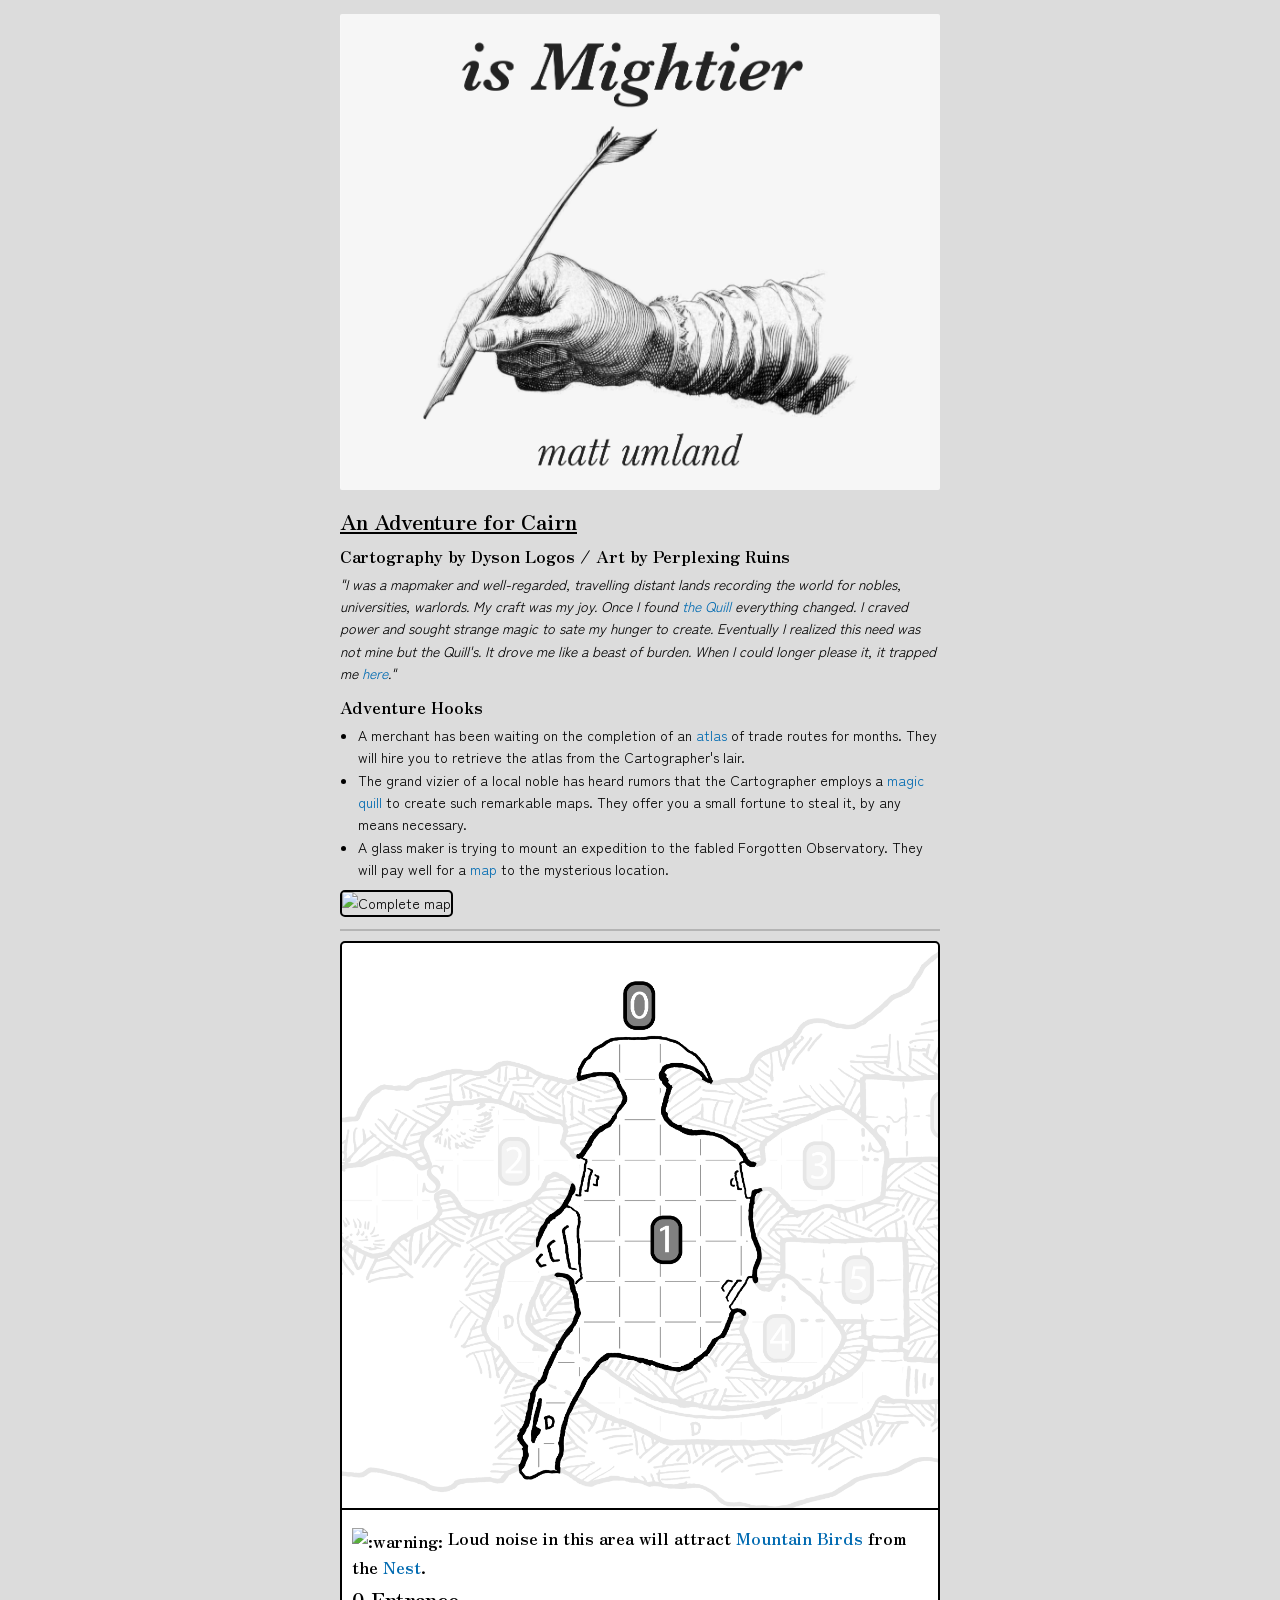
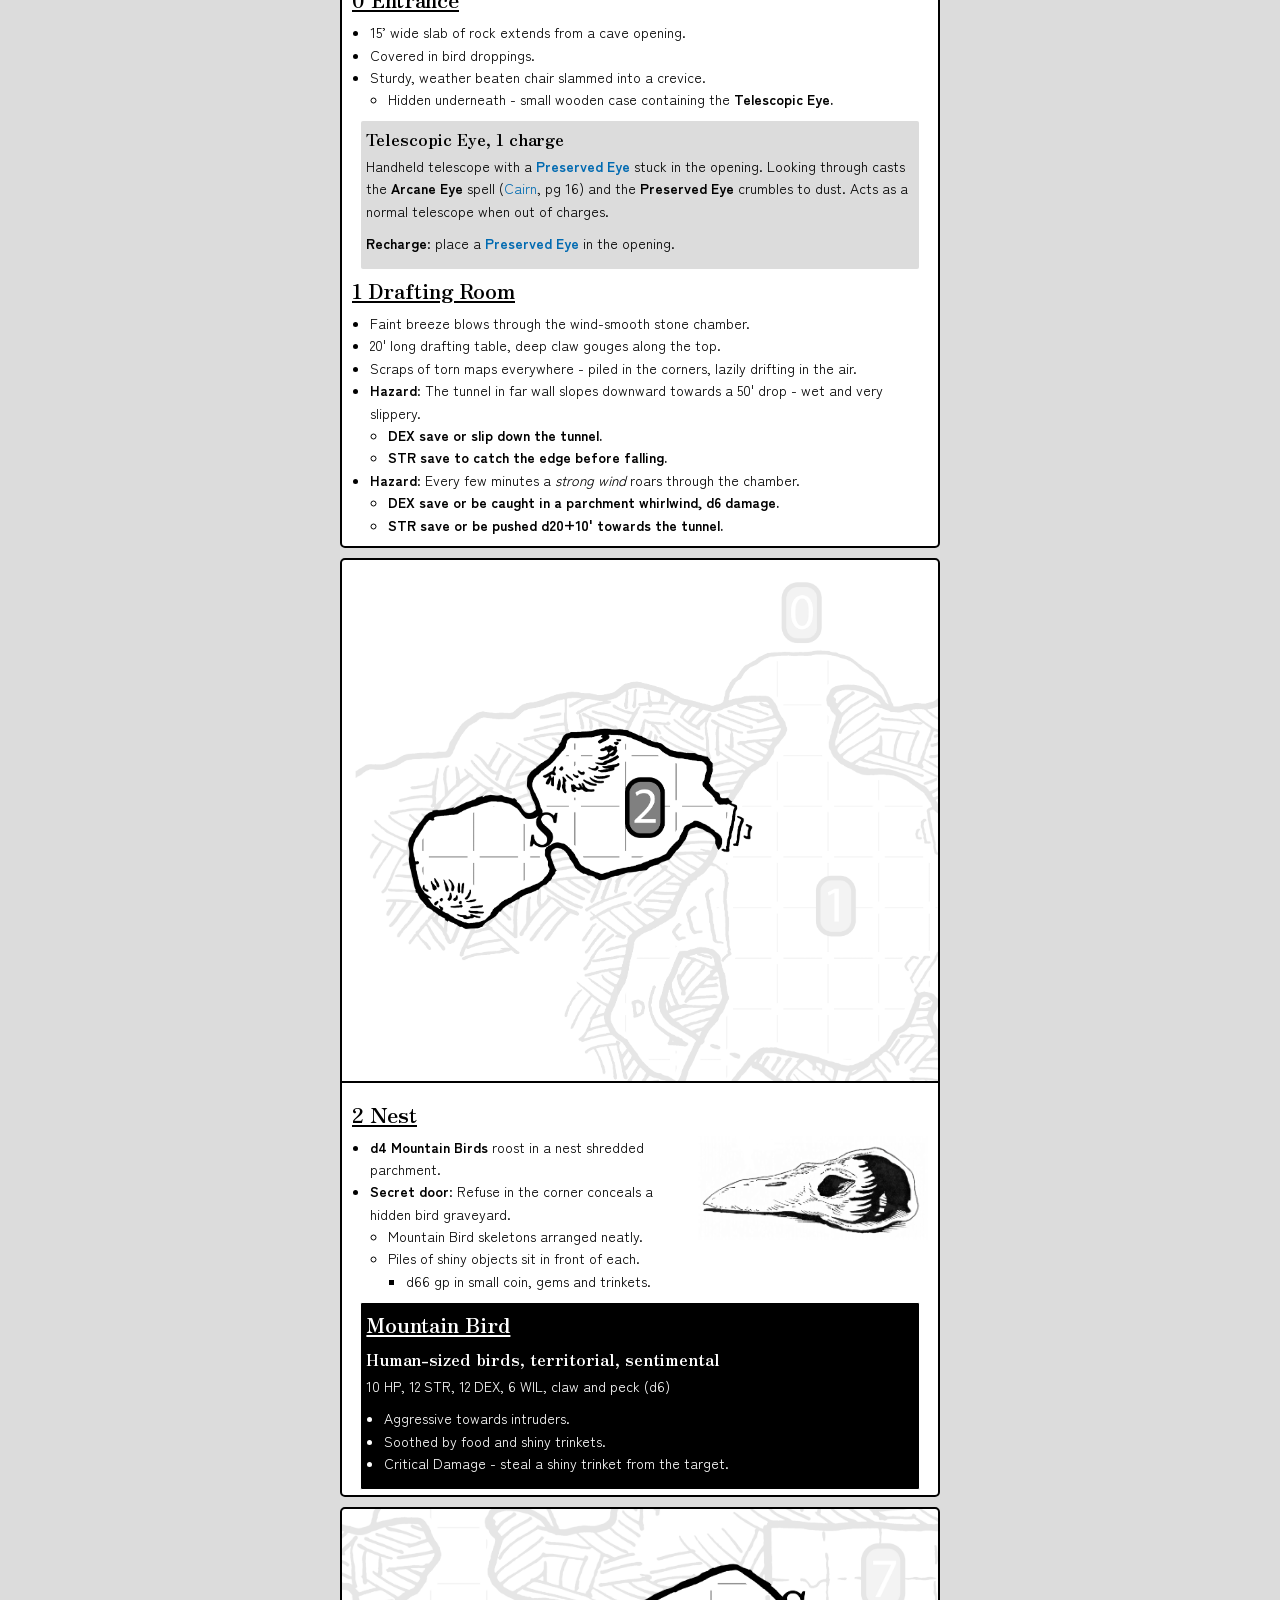
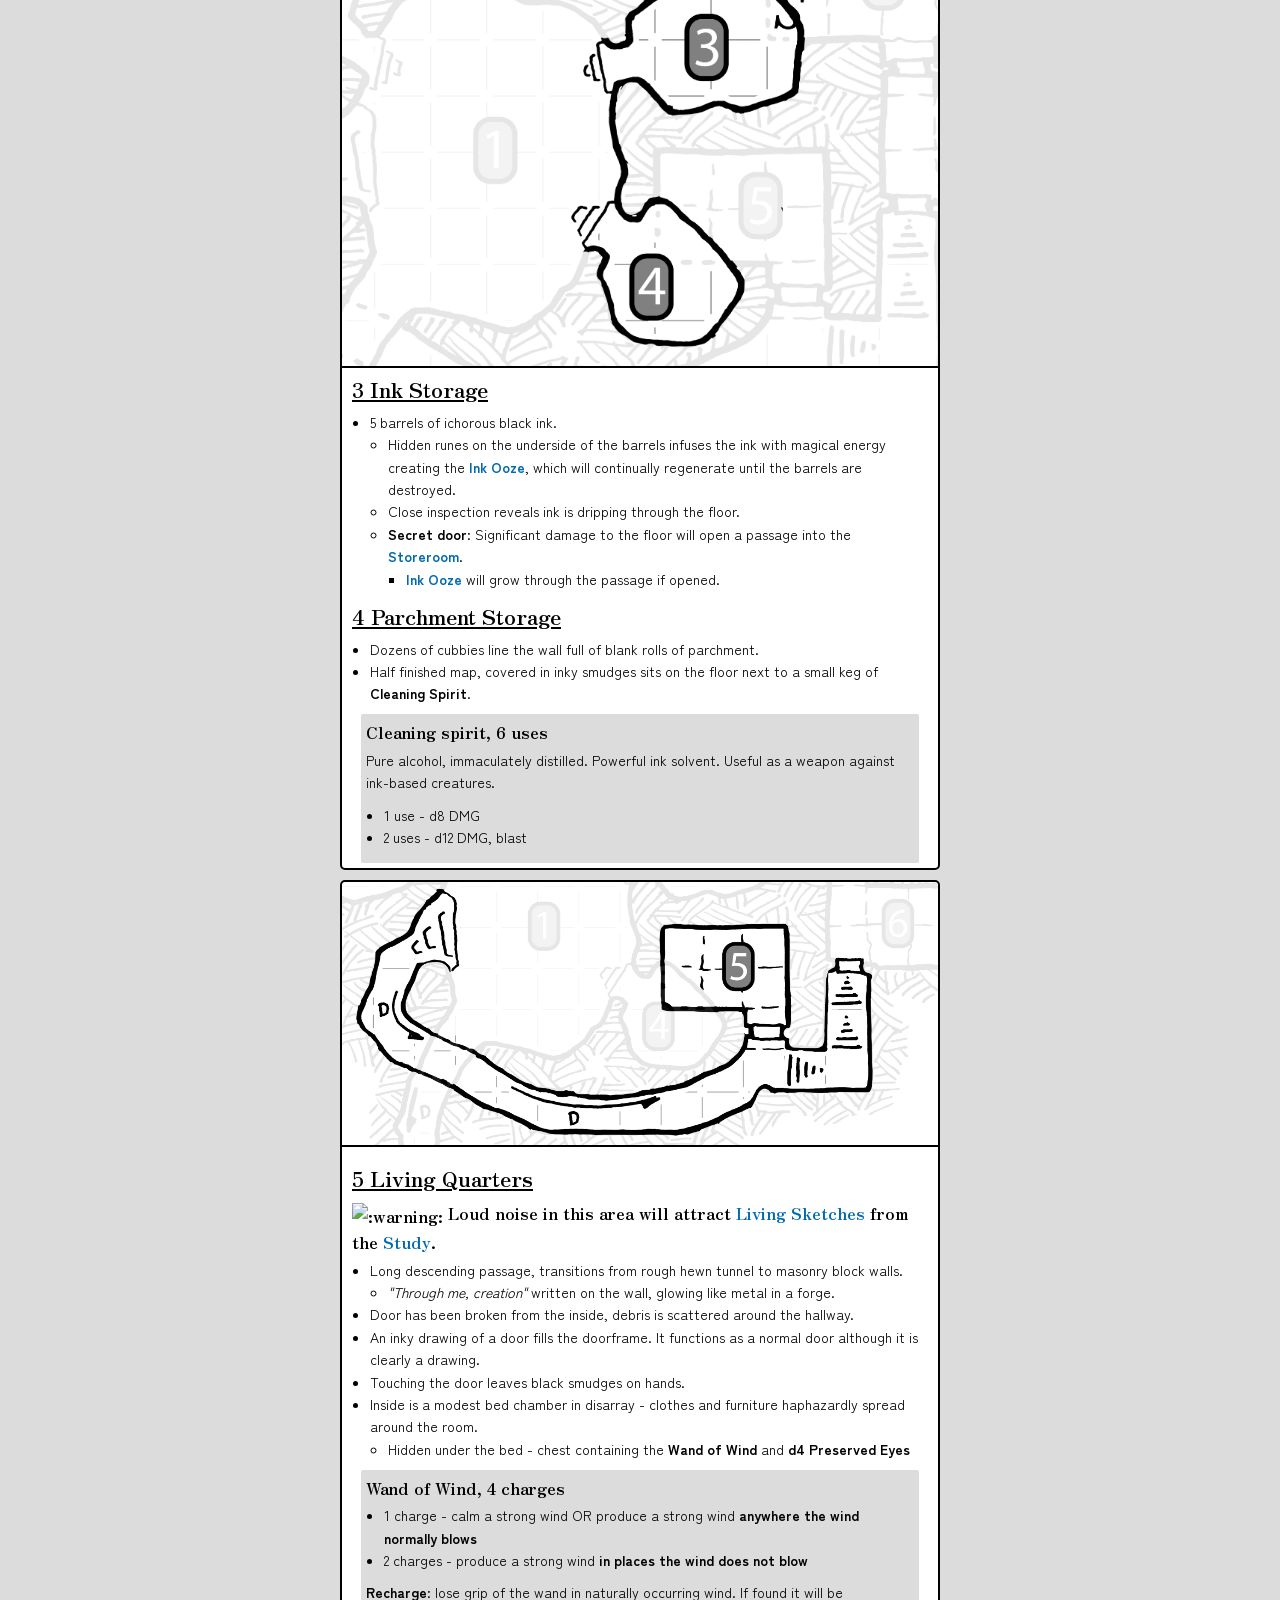
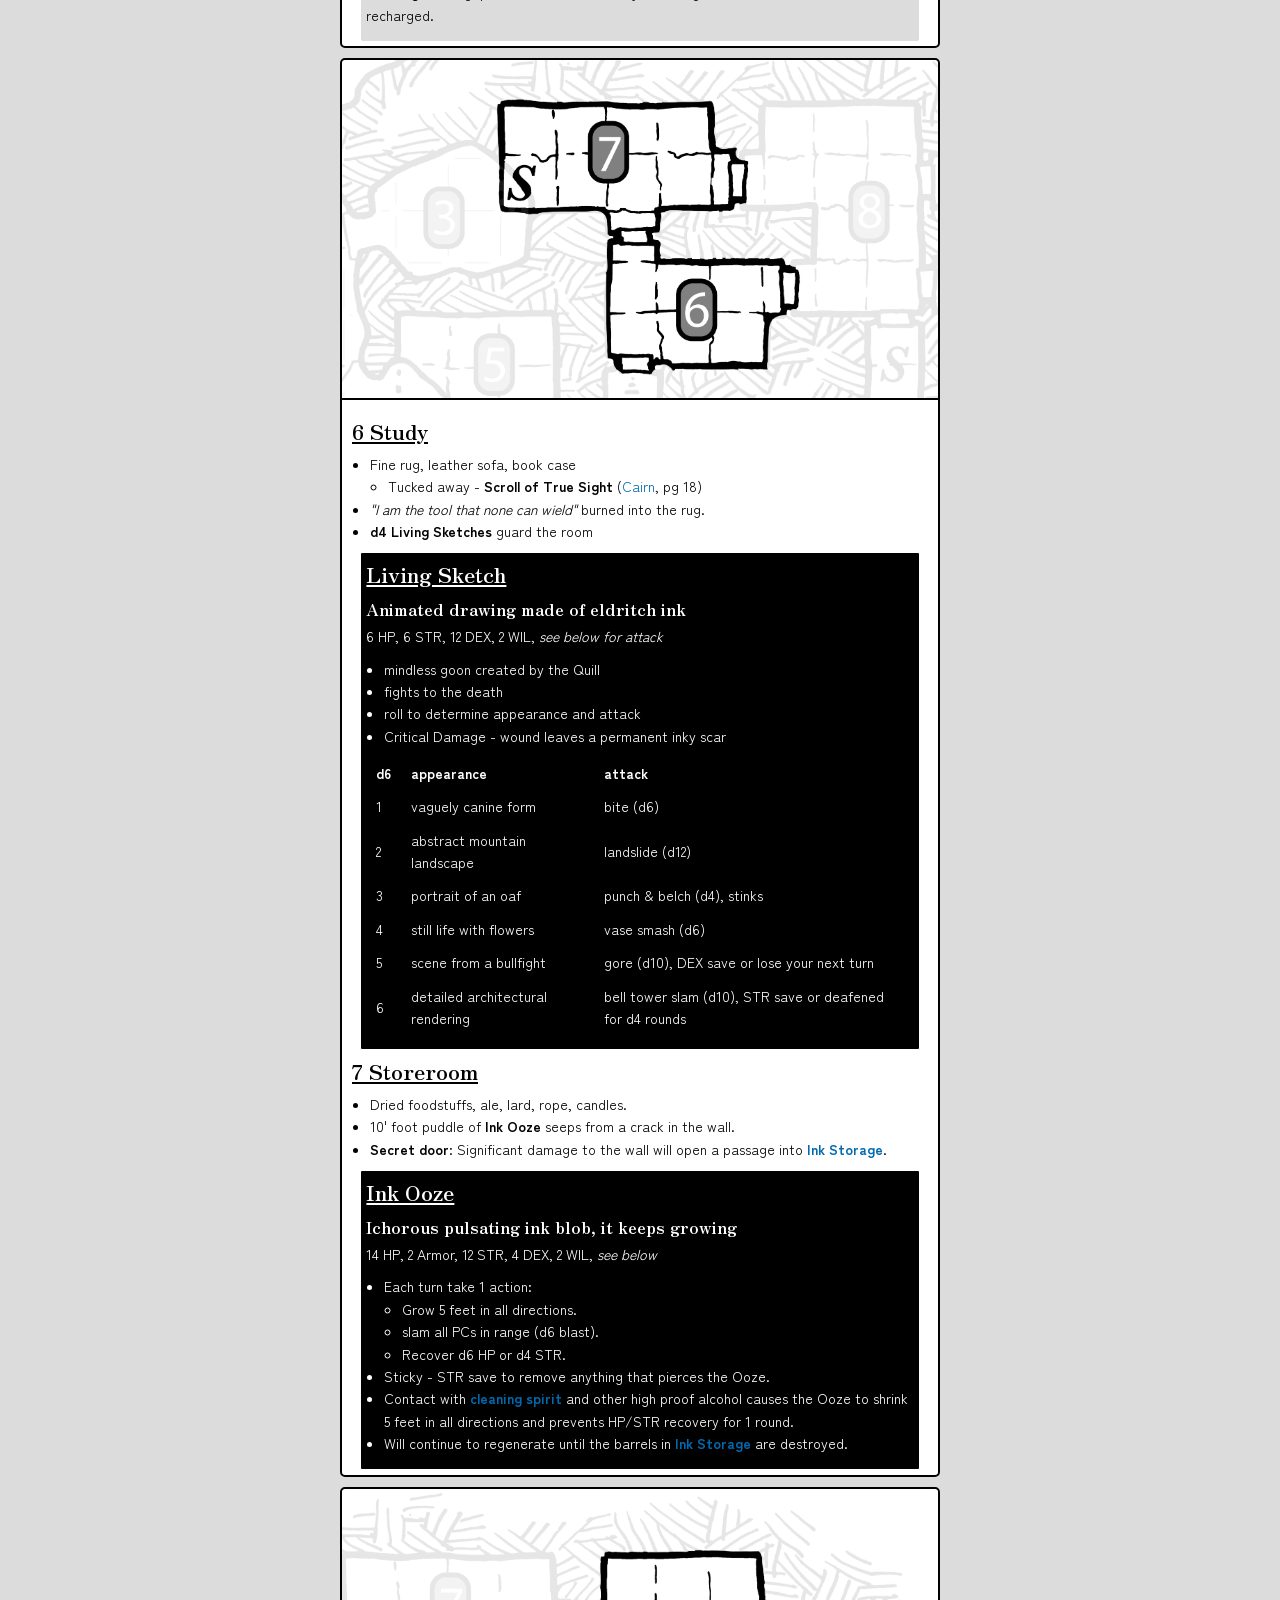
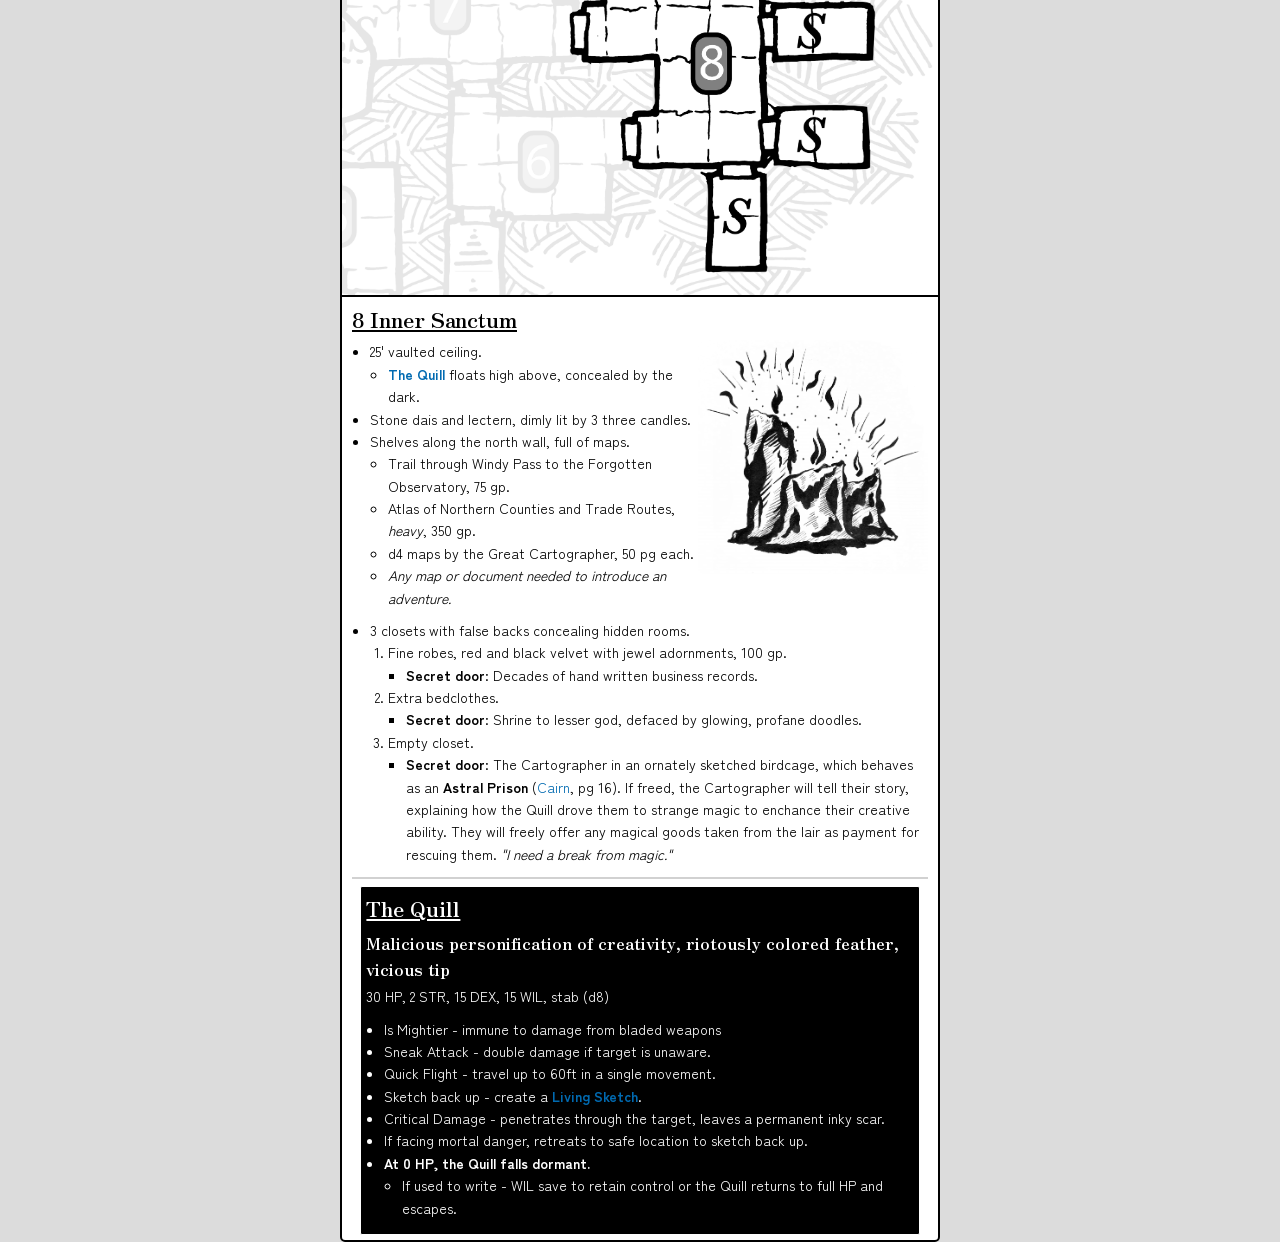
==== commit ccd07e69: "Remove exterior links" ====
--- a/index.html
+++ b/index.html
@@ -985,8 +985,8 @@
 
 <h1 id="is-mightier" tabindex="-1" data-line="4" class="code-line">Is Mightier</h1>
 <p data-line="5" class="code-line"><img class="banner-image" src="./images/Is mightier cover image white-04.png" alt="Banner image"></p>
-<h2 id="an-adventure-for-cairn" tabindex="-1" data-line="11" class="code-line">An Adventure for <a href="https://yochaigal.itch.io/cairn" data-href="https://yochaigal.itch.io/cairn">Cairn</a></h2>
-<h3 id="cartography-by-dyson-logos--art-by-perplexing-ruins" tabindex="-1" data-line="12" class="code-line">Cartography by <a href="https://dysonlogos.blog/" data-href="https://dysonlogos.blog/">Dyson Logos</a> / Art by <a href="https://www.perplexingruins.com/" data-href="https://www.perplexingruins.com/">Perplexing Ruins</a></h3>
+<h2 id="an-adventure-for-cairn" tabindex="-1" data-line="11" class="code-line">An Adventure for Cairn</h2>
+<h3 id="cartography-by-dyson-logos--art-by-perplexing-ruins" tabindex="-1" data-line="12" class="code-line">Cartography by Dyson Logos / Art by Perplexing Ruins</h3>
 <p data-line="14" class="code-line"><em>"I was a mapmaker and well-regarded, travelling distant lands recording the world for nobles, universities, warlords. My craft was my joy. Once I found <a href="#the-quill" data-href="#the-quill">the Quill</a> everything changed. I craved power and sought strange magic to sate my hunger to create. Eventually I realized this need was not mine but the Quill's. It drove me like a beast of burden. When I could longer please it, it trapped me <a href="#8-inner-sanctum" data-href="#8-inner-sanctum">here</a>."</em></p>
 <h3 id="adventure-hooks" tabindex="-1" data-line="16" class="code-line">Adventure Hooks</h3>
 <ul>
@@ -1244,7 +1244,7 @@
 <ul>
 <li data-line="259" class="code-line">Trail through Windy Pass to the Forgotten Observatory, 75 gp.</li>
 <li data-line="260" class="code-line">Atlas of Northern Counties and Trade Routes, <em>heavy</em>, 350 gp.</li>
-<li data-line="261" class="code-line">d4 selections from <a href="https://dysonlogos.blog/maps/commercial-maps/" data-href="https://dysonlogos.blog/maps/commercial-maps/">the Great Cartographer</a>, 50 pg each.</li>
+<li data-line="261" class="code-line">d4 maps by the Great Cartographer, 50 pg each.</li>
 <li data-line="262" class="code-line"><em>Any map or document needed to introduce an adventure.</em></li>
 </ul>
 </li>
